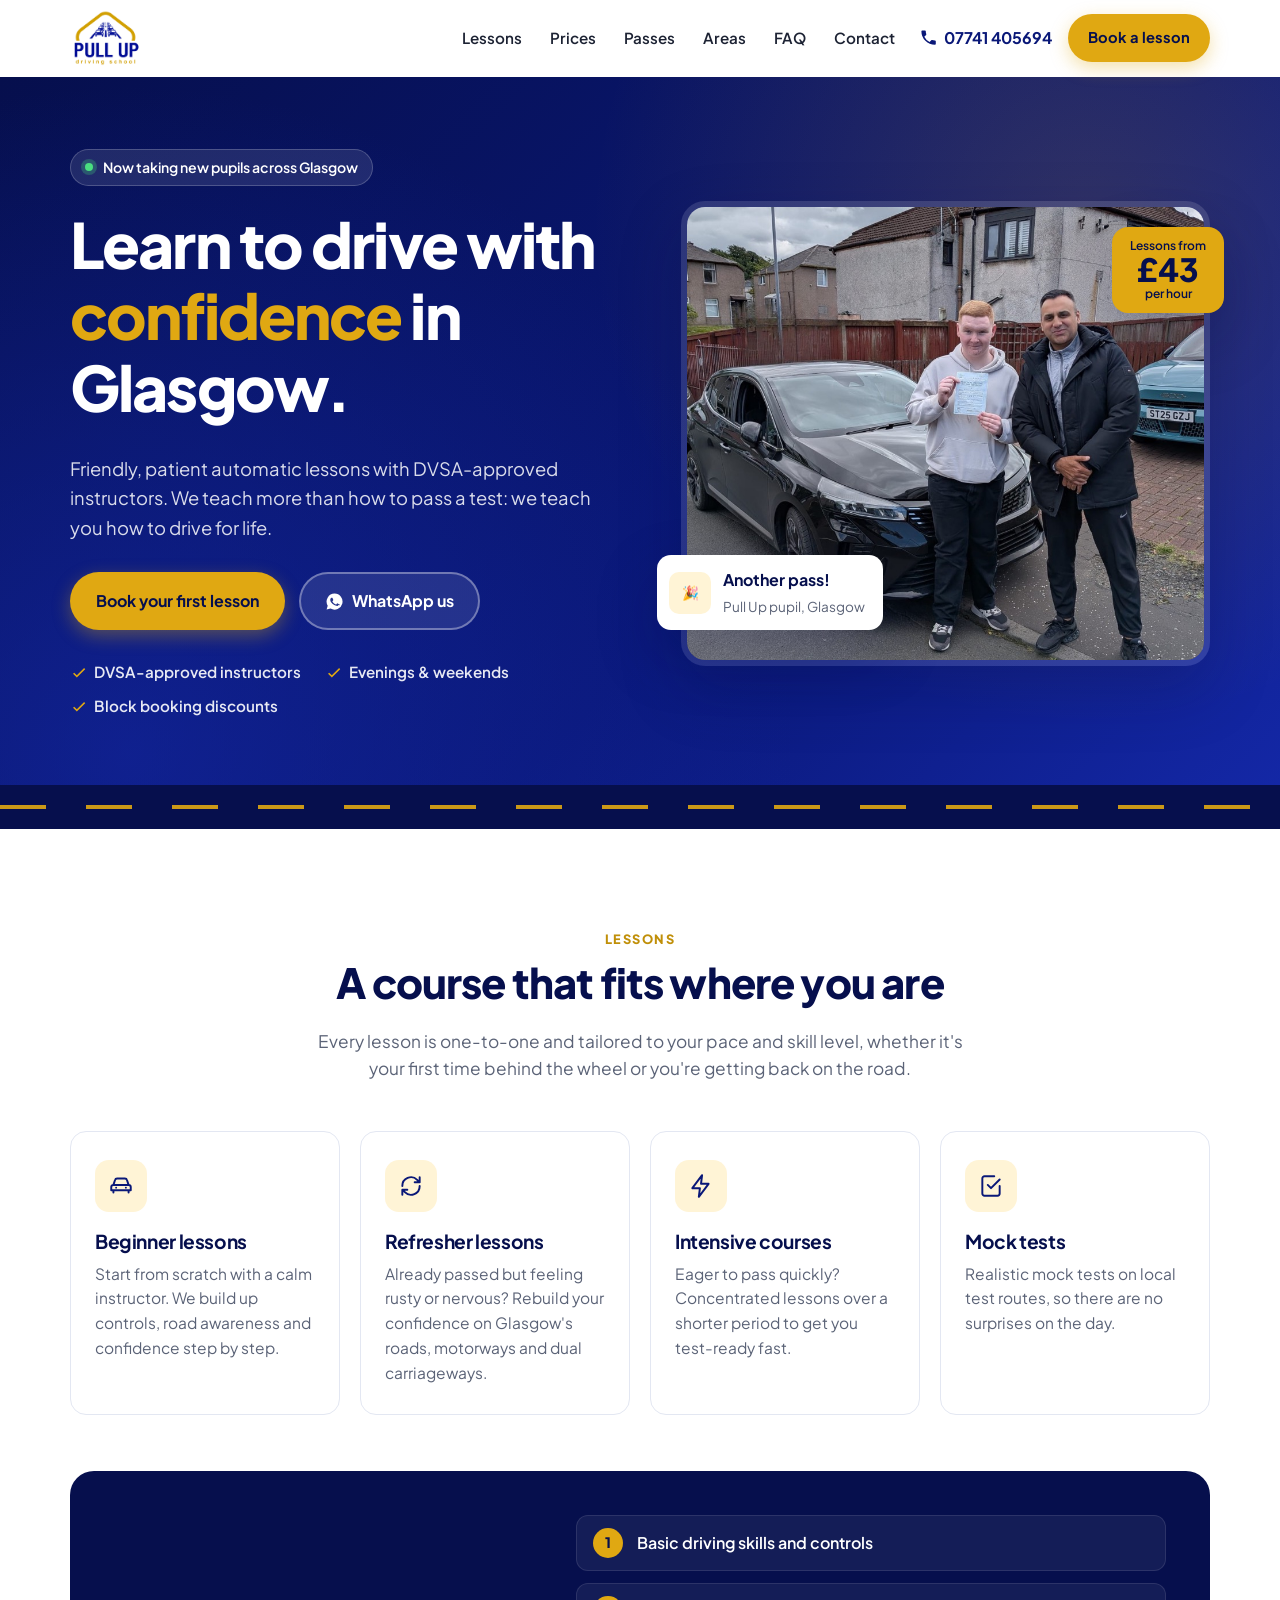
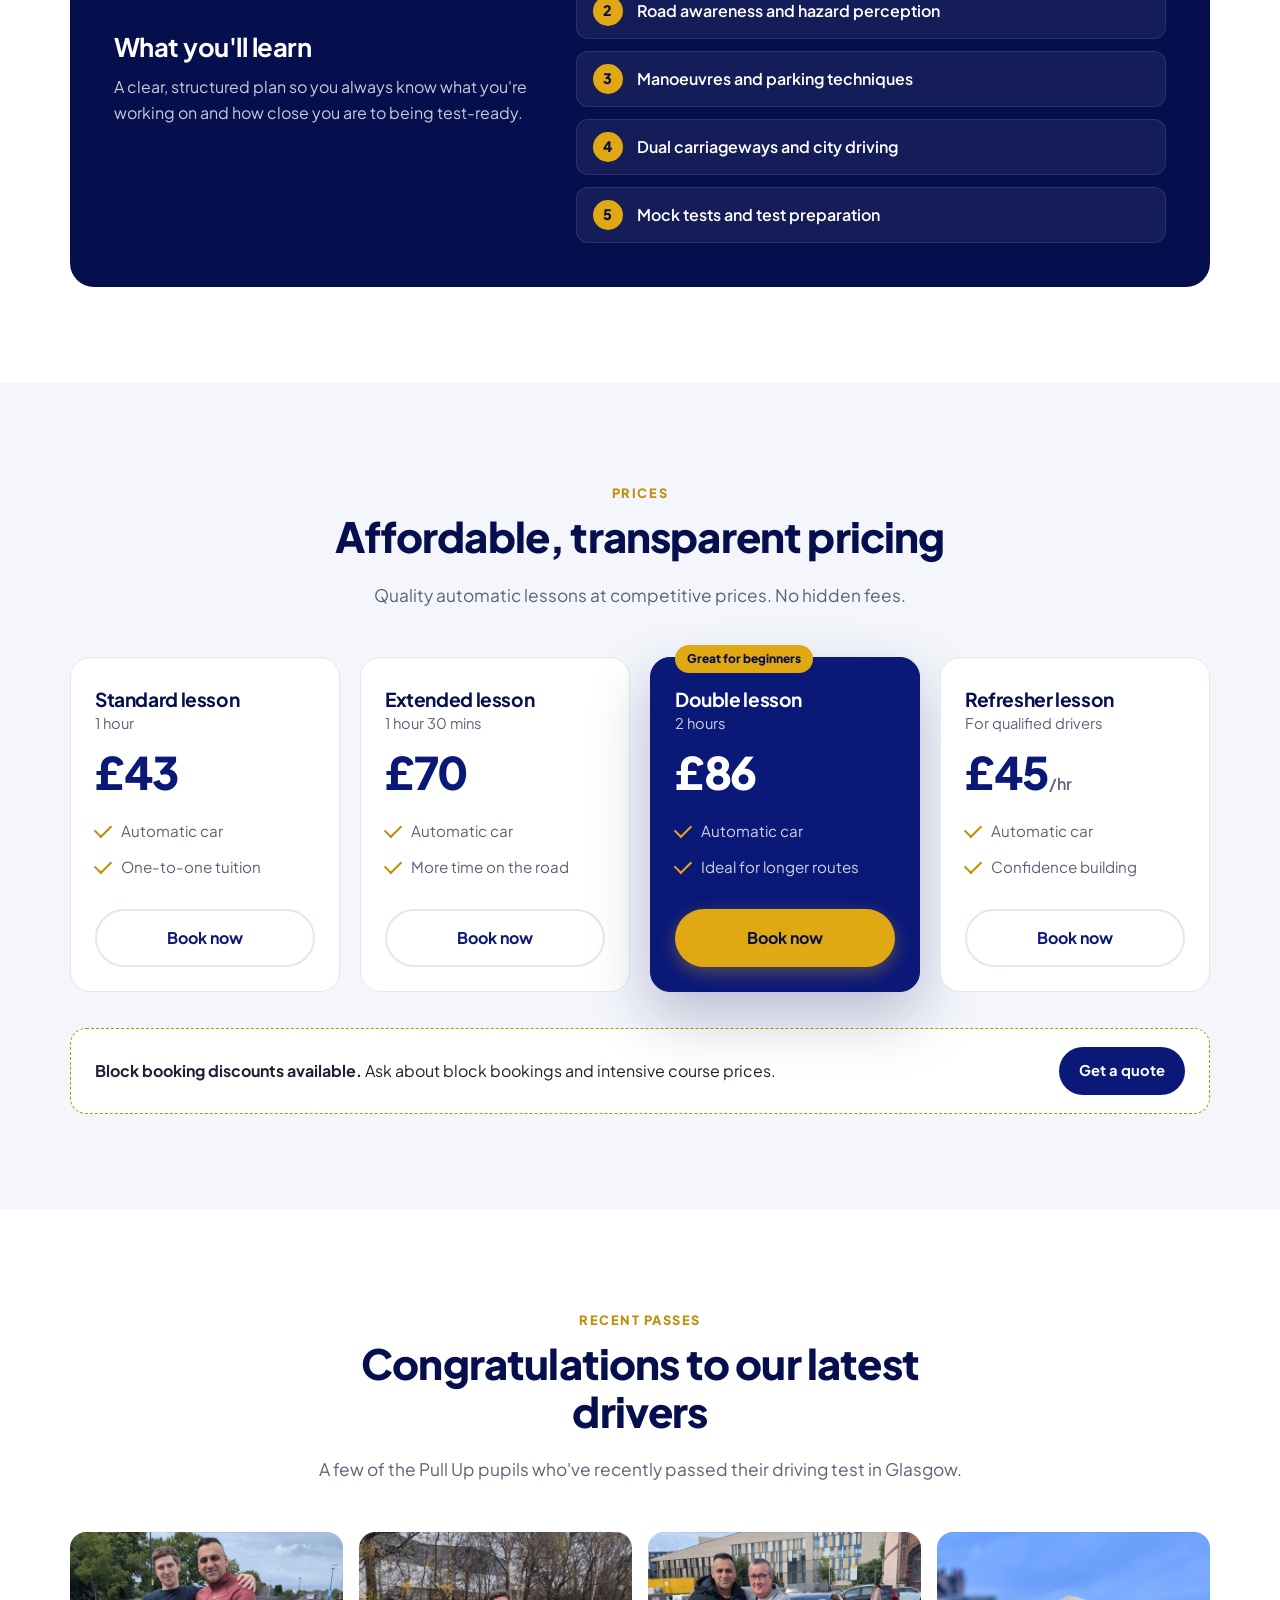
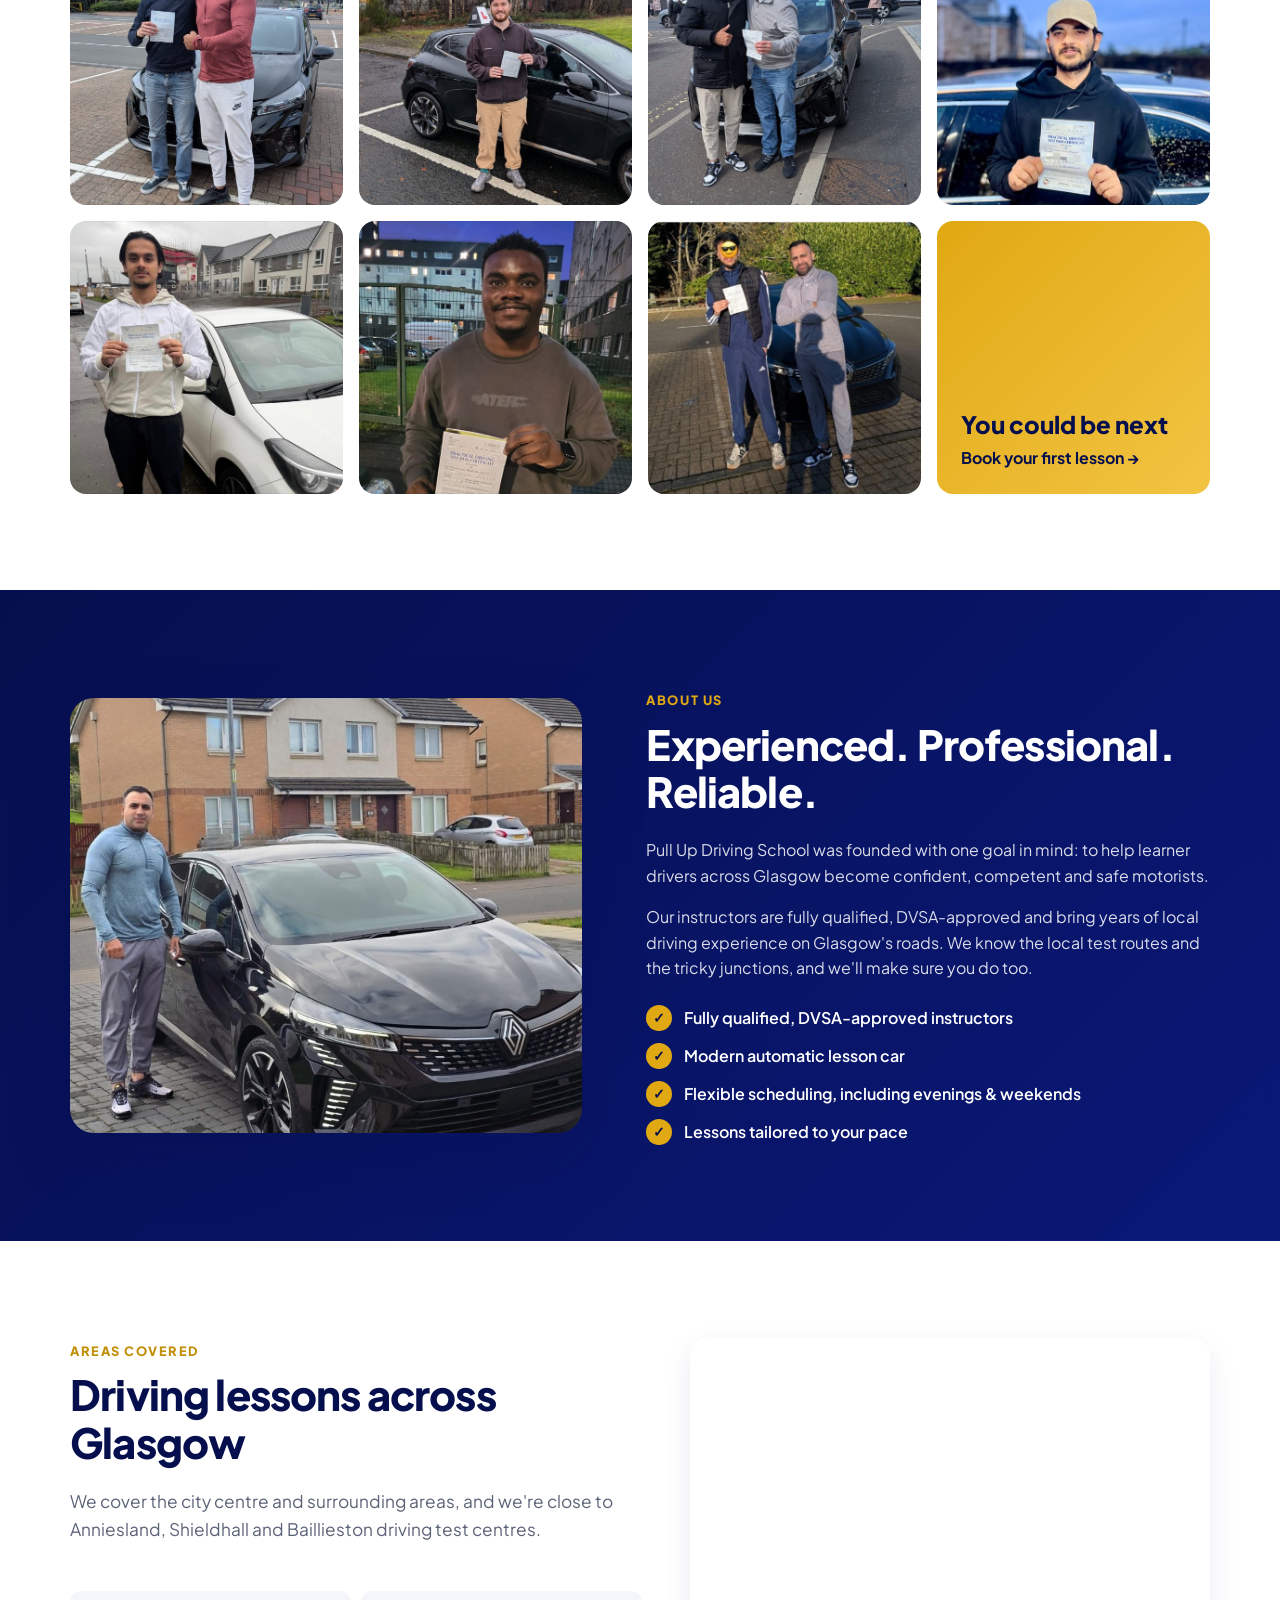
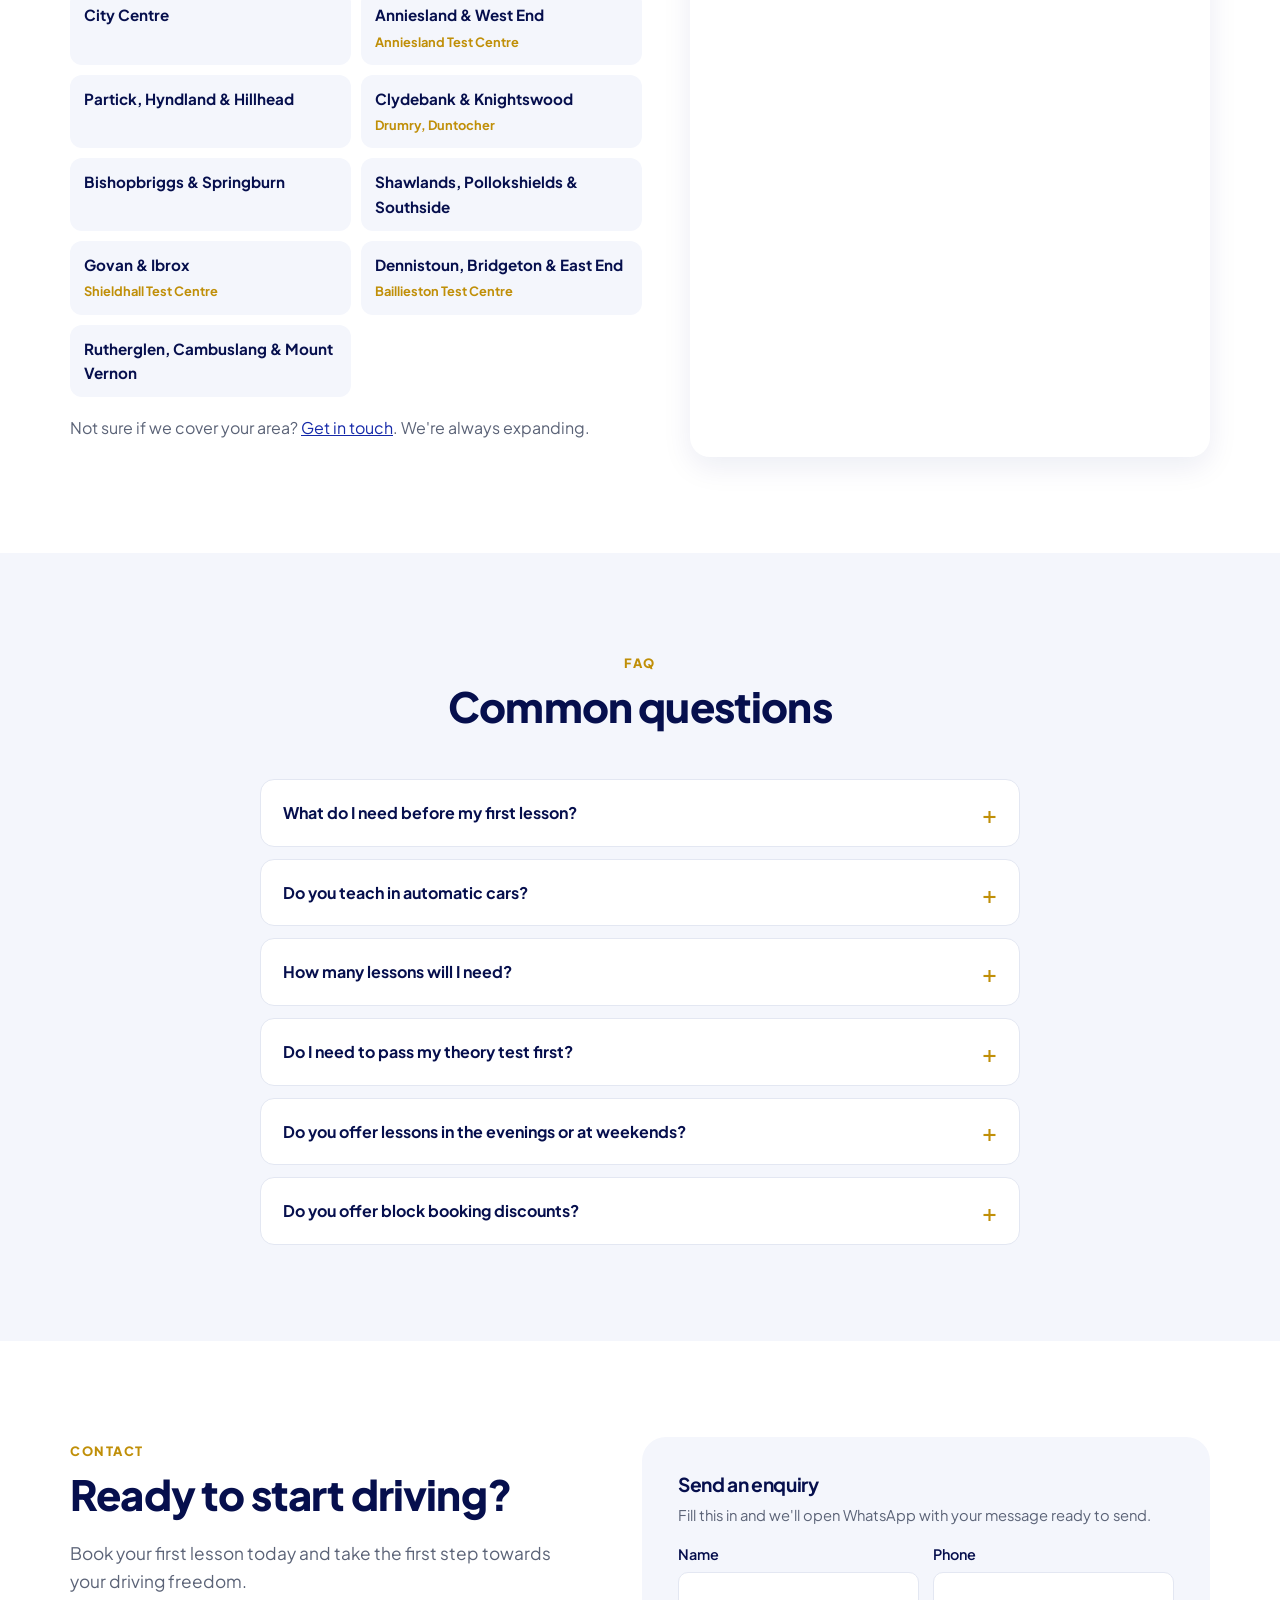
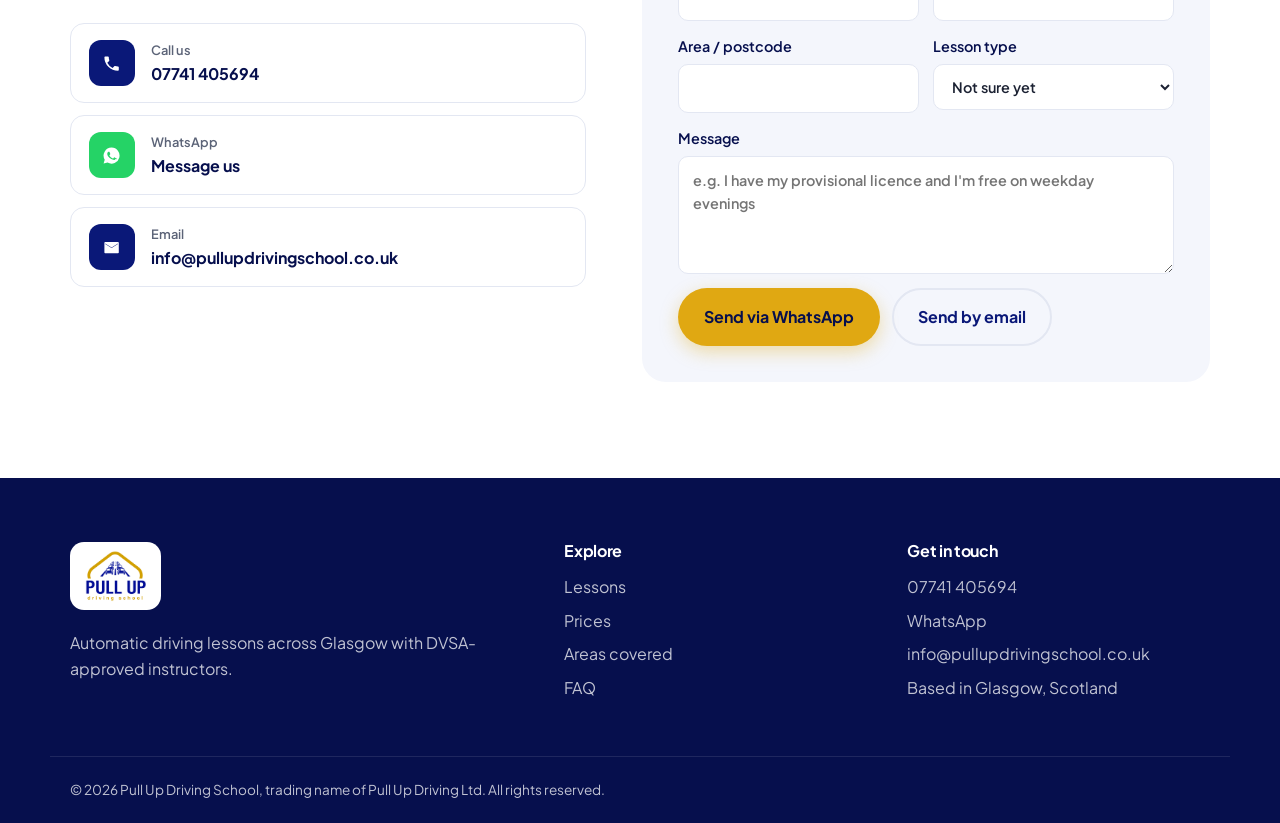
==== index.html @ b4db1d12 "Pull Up Driving School redesign demo Co-Authored-By: Claude Opus 5.5 <noreply@anthropic.com>" ====
<!doctype html>
<html lang="en-GB">
<head>
  <meta charset="utf-8">
  <meta name="viewport" content="width=device-width, initial-scale=1">
  <title>Driving Lessons Glasgow | Pull Up Driving School</title>
  <meta name="description" content="Automatic driving lessons across Glasgow with DVSA-approved instructors. Beginner, refresher and intensive courses. Evenings and weekends available.">
  <!-- Demo build: stop search engines indexing this copy. Remove when it goes live on the real domain. -->
  <meta name="robots" content="noindex, nofollow">
  <meta name="theme-color" content="#0a1878">

  <meta property="og:title" content="Pull Up Driving School | Driving Lessons in Glasgow">
  <meta property="og:description" content="Automatic driving lessons across Glasgow with DVSA-approved instructors.">
  <meta property="og:image" content="https://aacb12.github.io/pull-up-driving-school/images/hero.jpg">
  <meta property="og:type" content="website">

  <link rel="icon" href="images/apple-touch-icon.png">
  <link rel="apple-touch-icon" href="images/apple-touch-icon.png">
  <link rel="preconnect" href="https://fonts.googleapis.com">
  <link rel="preconnect" href="https://fonts.gstatic.com" crossorigin>
  <link href="https://fonts.googleapis.com/css2?family=Plus+Jakarta+Sans:wght@400;500;600;700;800&display=swap" rel="stylesheet">
  <link rel="stylesheet" href="styles.css">

  <script type="application/ld+json">
  {
    "@context": "https://schema.org",
    "@type": "DrivingSchool",
    "name": "Pull Up Driving School",
    "legalName": "Pull Up Driving Ltd",
    "url": "https://pullupdrivingschool.co.uk/",
    "telephone": "+447741405694",
    "email": "info@pullupdrivingschool.co.uk",
    "image": "https://aacb12.github.io/pull-up-driving-school/images/hero.jpg",
    "areaServed": "Glasgow",
    "address": { "@type": "PostalAddress", "addressLocality": "Glasgow", "addressCountry": "GB" },
    "priceRange": "£43–£86"
  }
  </script>
</head>
<body>

  <a href="#main" class="skip-link">Skip to content</a>

  <header class="site-header">
    <div class="container header-inner">
      <a href="#top" class="logo" aria-label="Pull Up Driving School home">
        <img src="images/logo.png" alt="Pull Up Driving School" width="72" height="56">
      </a>
      <nav class="nav" id="nav">
        <a href="#lessons">Lessons</a>
        <a href="#prices">Prices</a>
        <a href="#passes">Passes</a>
        <a href="#areas">Areas</a>
        <a href="#faq">FAQ</a>
        <a href="#contact">Contact</a>
      </nav>
      <div class="header-actions">
        <a href="tel:+447741405694" class="header-phone">
          <svg viewBox="0 0 24 24" aria-hidden="true"><path d="M6.6 10.8a15.1 15.1 0 0 0 6.6 6.6l2.2-2.2c.3-.3.7-.4 1-.2 1.1.4 2.3.6 3.6.6.6 0 1 .4 1 1V20c0 .6-.4 1-1 1A17 17 0 0 1 3 4c0-.6.4-1 1-1h3.5c.6 0 1 .4 1 1 0 1.2.2 2.4.6 3.6.1.3 0 .7-.2 1l-2.3 2.2Z"/></svg>
          07741 405694
        </a>
        <a href="#contact" class="btn btn-gold btn-small">Book a lesson</a>
        <button class="nav-toggle" aria-label="Open menu" aria-expanded="false" aria-controls="nav">
          <span></span><span></span><span></span>
        </button>
      </div>
    </div>
  </header>

  <main id="main">

    <!-- Hero -->
    <section class="hero" id="top">
      <div class="container hero-inner">
        <div class="hero-copy">
          <p class="eyebrow"><span class="dot"></span> Now taking new pupils across Glasgow</p>
          <h1>Learn to drive with <span class="hl">confidence</span> in Glasgow.</h1>
          <p class="lead">Friendly, patient automatic lessons with DVSA-approved instructors. We teach more than how to pass a test: we teach you how to drive for life.</p>
          <div class="hero-actions">
            <a href="#contact" class="btn btn-gold">Book your first lesson</a>
            <a href="https://wa.me/447741405694" class="btn btn-ghost" target="_blank" rel="noopener">
              <svg viewBox="0 0 24 24" aria-hidden="true"><path d="M12 2a10 10 0 0 0-8.6 15.1L2 22l5-1.3A10 10 0 1 0 12 2Zm5.3 14.1c-.2.6-1.3 1.2-1.8 1.3-.5 0-1 .2-3.3-.7a11.4 11.4 0 0 1-4.6-4c-.4-.5-1-1.6-1-3 0-1.3.7-2 1-2.3.2-.3.5-.3.7-.3h.5c.2 0 .4 0 .6.5l.9 2.1c0 .2.1.4 0 .6l-.4.6-.5.5c-.1.2-.3.3-.1.6.2.3.8 1.3 1.7 2.1 1.2 1 2.1 1.3 2.4 1.5.3.1.5.1.7-.1l.9-1.1c.2-.3.4-.2.7-.1l2 1c.3.1.5.2.6.3 0 .2 0 .8-.2 1.4Z"/></svg>
              WhatsApp us
            </a>
          </div>
          <ul class="trust">
            <li><svg viewBox="0 0 24 24" aria-hidden="true"><path d="m9 16.2-3.5-3.5L4 14.1l5 5 11-11-1.4-1.4z"/></svg>DVSA-approved instructors</li>
            <li><svg viewBox="0 0 24 24" aria-hidden="true"><path d="m9 16.2-3.5-3.5L4 14.1l5 5 11-11-1.4-1.4z"/></svg>Evenings &amp; weekends</li>
            <li><svg viewBox="0 0 24 24" aria-hidden="true"><path d="m9 16.2-3.5-3.5L4 14.1l5 5 11-11-1.4-1.4z"/></svg>Block booking discounts</li>
          </ul>
        </div>
        <div class="hero-media">
          <img src="images/hero.jpg" alt="A pupil holding their driving test pass certificate next to their Pull Up instructor" width="940" height="788" fetchpriority="high">
          <div class="hero-badge">
            <span class="hero-badge-icon">🎉</span>
            <div><strong>Another pass!</strong><span>Pull Up pupil, Glasgow</span></div>
          </div>
          <div class="hero-price">
            <span>Lessons from</span>
            <strong>£43</strong>
            <span>per hour</span>
          </div>
        </div>
      </div>
      <div class="road" aria-hidden="true"></div>
    </section>

    <!-- Lessons -->
    <section id="lessons" class="section">
      <div class="container">
        <div class="section-head">
          <p class="kicker">Lessons</p>
          <h2>A course that fits where you are</h2>
          <p class="section-sub">Every lesson is one-to-one and tailored to your pace and skill level, whether it's your first time behind the wheel or you're getting back on the road.</p>
        </div>
        <div class="lesson-grid">
          <article class="lesson-card">
            <div class="icon-wrap"><svg viewBox="0 0 24 24" aria-hidden="true"><path d="M5 11l1.5-4.5A2 2 0 0 1 8.4 5h7.2a2 2 0 0 1 1.9 1.5L19 11m-14 0h14m-14 0a2 2 0 0 0-2 2v3h2m14-5a2 2 0 0 1 2 2v3h-2M5 16v2m14-2v2M5 16h14M7.5 13.5h.01M16.5 13.5h.01"/></svg></div>
            <h3>Beginner lessons</h3>
            <p>Start from scratch with a calm instructor. We build up controls, road awareness and confidence step by step.</p>
          </article>
          <article class="lesson-card">
            <div class="icon-wrap"><svg viewBox="0 0 24 24" aria-hidden="true"><path d="M4 12a8 8 0 0 1 13.7-5.7L20 8.6M20 4v4.6h-4.6M20 12a8 8 0 0 1-13.7 5.7L4 15.4M4 20v-4.6h4.6"/></svg></div>
            <h3>Refresher lessons</h3>
            <p>Already passed but feeling rusty or nervous? Rebuild your confidence on Glasgow's roads, motorways and dual carriageways.</p>
          </article>
          <article class="lesson-card">
            <div class="icon-wrap"><svg viewBox="0 0 24 24" aria-hidden="true"><path d="M13 2 4 14h7l-1 8 9-12h-7l1-8Z"/></svg></div>
            <h3>Intensive courses</h3>
            <p>Eager to pass quickly? Concentrated lessons over a shorter period to get you test-ready fast.</p>
          </article>
          <article class="lesson-card">
            <div class="icon-wrap"><svg viewBox="0 0 24 24" aria-hidden="true"><path d="M9 11l3 3 8-8M20 12v7a2 2 0 0 1-2 2H6a2 2 0 0 1-2-2V5a2 2 0 0 1 2-2h9"/></svg></div>
            <h3>Mock tests</h3>
            <p>Realistic mock tests on local test routes, so there are no surprises on the day.</p>
          </article>
        </div>

        <div class="learn">
          <div class="learn-copy">
            <h3>What you'll learn</h3>
            <p>A clear, structured plan so you always know what you're working on and how close you are to being test-ready.</p>
          </div>
          <ol class="learn-steps">
            <li><span>1</span>Basic driving skills and controls</li>
            <li><span>2</span>Road awareness and hazard perception</li>
            <li><span>3</span>Manoeuvres and parking techniques</li>
            <li><span>4</span>Dual carriageways and city driving</li>
            <li><span>5</span>Mock tests and test preparation</li>
          </ol>
        </div>
      </div>
    </section>

    <!-- Prices -->
    <section id="prices" class="section section-tint">
      <div class="container">
        <div class="section-head">
          <p class="kicker">Prices</p>
          <h2>Affordable, transparent pricing</h2>
          <p class="section-sub">Quality automatic lessons at competitive prices. No hidden fees.</p>
        </div>
        <div class="price-grid">
          <article class="price-card">
            <h3>Standard lesson</h3>
            <p class="duration">1 hour</p>
            <p class="price">£43</p>
            <ul>
              <li>Automatic car</li>
              <li>One-to-one tuition</li>
            </ul>
            <a href="#contact" class="btn btn-outline btn-block" data-lesson="Standard lesson (1 hour)">Book now</a>
          </article>
          <article class="price-card">
            <h3>Extended lesson</h3>
            <p class="duration">1 hour 30 mins</p>
            <p class="price">£70</p>
            <ul>
              <li>Automatic car</li>
              <li>More time on the road</li>
            </ul>
            <a href="#contact" class="btn btn-outline btn-block" data-lesson="Extended lesson (1h 30m)">Book now</a>
          </article>
          <article class="price-card featured">
            <p class="tag">Great for beginners</p>
            <h3>Double lesson</h3>
            <p class="duration">2 hours</p>
            <p class="price">£86</p>
            <ul>
              <li>Automatic car</li>
              <li>Ideal for longer routes</li>
            </ul>
            <a href="#contact" class="btn btn-gold btn-block" data-lesson="Double lesson (2 hours)">Book now</a>
          </article>
          <article class="price-card">
            <h3>Refresher lesson</h3>
            <p class="duration">For qualified drivers</p>
            <p class="price">£45<span>/hr</span></p>
            <ul>
              <li>Automatic car</li>
              <li>Confidence building</li>
            </ul>
            <a href="#contact" class="btn btn-outline btn-block" data-lesson="Refresher lesson">Book now</a>
          </article>
        </div>
        <div class="price-note">
          <p><strong>Block booking discounts available.</strong> Ask about block bookings and intensive course prices.</p>
          <a href="https://wa.me/447741405694?text=Hi%2C%20I%27d%20like%20a%20quote%20for%20block%20booking%20driving%20lessons." class="btn btn-blue btn-small" target="_blank" rel="noopener">Get a quote</a>
        </div>
      </div>
    </section>

    <!-- Passes -->
    <section id="passes" class="section">
      <div class="container">
        <div class="section-head">
          <p class="kicker">Recent passes</p>
          <h2>Congratulations to our latest drivers</h2>
          <p class="section-sub">A few of the Pull Up pupils who've recently passed their driving test in Glasgow.</p>
        </div>
        <div class="pass-grid">
          <figure><img src="images/pass-1.jpg" alt="Pupil with pass certificate and instructor" loading="lazy" width="700" height="587"></figure>
          <figure><img src="images/pass-2.jpg" alt="Pupil holding pass certificate beside the lesson car" loading="lazy" width="700" height="587"></figure>
          <figure><img src="images/pass-3.jpg" alt="Pupil and instructor celebrating a test pass" loading="lazy" width="700" height="587"></figure>
          <figure><img src="images/pass-4.jpg" alt="Pupil holding pass certificate" loading="lazy" width="700" height="587"></figure>
          <figure><img src="images/pass-5.jpg" alt="Pupil holding pass certificate" loading="lazy" width="700" height="587"></figure>
          <figure><img src="images/pass-6.jpg" alt="Pupil holding pass certificate" loading="lazy" width="700" height="587"></figure>
          <figure><img src="images/pass-7.jpg" alt="Pupil and instructor with pass certificate" loading="lazy" width="700" height="587"></figure>
          <a class="pass-cta" href="#contact">
            <strong>You could be next</strong>
            <span>Book your first lesson →</span>
          </a>
        </div>
      </div>
    </section>

    <!-- About -->
    <section id="about" class="section section-blue">
      <div class="container about">
        <div class="about-photo">
          <img src="images/instructor.jpg" alt="Pull Up Driving School instructor with the lesson car" loading="lazy" width="940" height="788">
        </div>
        <div class="about-copy">
          <p class="kicker kicker-light">About us</p>
          <h2>Experienced. Professional. Reliable.</h2>
          <p>Pull Up Driving School was founded with one goal in mind: to help learner drivers across Glasgow become confident, competent and safe motorists.</p>
          <p>Our instructors are fully qualified, DVSA-approved and bring years of local driving experience on Glasgow's roads. We know the local test routes and the tricky junctions, and we'll make sure you do too.</p>
          <ul class="checklist">
            <li>Fully qualified, DVSA-approved instructors</li>
            <li>Modern automatic lesson car</li>
            <li>Flexible scheduling, including evenings &amp; weekends</li>
            <li>Lessons tailored to your pace</li>
          </ul>
        </div>
      </div>
    </section>

    <!-- Areas -->
    <section id="areas" class="section">
      <div class="container areas">
        <div>
          <div class="section-head left">
            <p class="kicker">Areas covered</p>
            <h2>Driving lessons across Glasgow</h2>
            <p class="section-sub">We cover the city centre and surrounding areas, and we're close to Anniesland, Shieldhall and Baillieston driving test centres.</p>
          </div>
          <ul class="area-list">
            <li><strong>City Centre</strong></li>
            <li><strong>Anniesland &amp; West End</strong><span>Anniesland Test Centre</span></li>
            <li><strong>Partick, Hyndland &amp; Hillhead</strong></li>
            <li><strong>Clydebank &amp; Knightswood</strong><span>Drumry, Duntocher</span></li>
            <li><strong>Bishopbriggs &amp; Springburn</strong></li>
            <li><strong>Shawlands, Pollokshields &amp; Southside</strong></li>
            <li><strong>Govan &amp; Ibrox</strong><span>Shieldhall Test Centre</span></li>
            <li><strong>Dennistoun, Bridgeton &amp; East End</strong><span>Baillieston Test Centre</span></li>
            <li><strong>Rutherglen, Cambuslang &amp; Mount Vernon</strong></li>
          </ul>
          <p class="area-note">Not sure if we cover your area? <a href="#contact">Get in touch</a>. We're always expanding.</p>
        </div>
        <div class="map">
          <iframe title="Map of Glasgow" src="https://maps.google.com/maps?q=Glasgow&amp;z=11&amp;output=embed" loading="lazy" referrerpolicy="no-referrer-when-downgrade"></iframe>
        </div>
      </div>
    </section>

    <!-- FAQ -->
    <section id="faq" class="section section-tint">
      <div class="container narrow">
        <div class="section-head">
          <p class="kicker">FAQ</p>
          <h2>Common questions</h2>
        </div>
        <div class="faq">
          <details>
            <summary>What do I need before my first lesson?</summary>
            <p>You'll need a valid UK provisional driving licence. You can apply for one on GOV.UK from the age of 15 years and 9 months, and start driving lessons once you're 17.</p>
          </details>
          <details>
            <summary>Do you teach in automatic cars?</summary>
            <p>Yes, all our lessons are in an automatic car. There's no clutch or gears to worry about, so many learners pick it up faster. If you pass in an automatic, your licence will cover automatic cars only.</p>
          </details>
          <details>
            <summary>How many lessons will I need?</summary>
            <p>Everyone learns at a different pace. DVSA figures suggest learners need around 45 hours of professional lessons plus 22 hours of private practice on average. We'll give you an honest assessment after your first lesson.</p>
          </details>
          <details>
            <summary>Do I need to pass my theory test first?</summary>
            <p>You can start lessons straight away, but you must pass your theory test before you can book your practical driving test. We're happy to help you plan both.</p>
          </details>
          <details>
            <summary>Do you offer lessons in the evenings or at weekends?</summary>
            <p>Yes, we offer flexible scheduling including evenings and weekends to fit around school, college or work.</p>
          </details>
          <details>
            <summary>Do you offer block booking discounts?</summary>
            <p>Yes. Get in touch by phone or WhatsApp and we'll give you a price for a block of lessons or an intensive course.</p>
          </details>
        </div>
      </div>
    </section>

    <!-- Contact -->
    <section id="contact" class="section">
      <div class="container contact">
        <div class="contact-info">
          <p class="kicker">Contact</p>
          <h2>Ready to start driving?</h2>
          <p class="section-sub">Book your first lesson today and take the first step towards your driving freedom.</p>
          <div class="contact-cards">
            <a href="tel:+447741405694" class="contact-card">
              <span class="cc-icon"><svg viewBox="0 0 24 24" aria-hidden="true"><path d="M6.6 10.8a15.1 15.1 0 0 0 6.6 6.6l2.2-2.2c.3-.3.7-.4 1-.2 1.1.4 2.3.6 3.6.6.6 0 1 .4 1 1V20c0 .6-.4 1-1 1A17 17 0 0 1 3 4c0-.6.4-1 1-1h3.5c.6 0 1 .4 1 1 0 1.2.2 2.4.6 3.6.1.3 0 .7-.2 1l-2.3 2.2Z"/></svg></span>
              <span><small>Call us</small>07741 405694</span>
            </a>
            <a href="https://wa.me/447741405694" class="contact-card" target="_blank" rel="noopener">
              <span class="cc-icon cc-wa"><svg viewBox="0 0 24 24" aria-hidden="true"><path d="M12 2a10 10 0 0 0-8.6 15.1L2 22l5-1.3A10 10 0 1 0 12 2Zm5.3 14.1c-.2.6-1.3 1.2-1.8 1.3-.5 0-1 .2-3.3-.7a11.4 11.4 0 0 1-4.6-4c-.4-.5-1-1.6-1-3 0-1.3.7-2 1-2.3.2-.3.5-.3.7-.3h.5c.2 0 .4 0 .6.5l.9 2.1c0 .2.1.4 0 .6l-.4.6-.5.5c-.1.2-.3.3-.1.6.2.3.8 1.3 1.7 2.1 1.2 1 2.1 1.3 2.4 1.5.3.1.5.1.7-.1l.9-1.1c.2-.3.4-.2.7-.1l2 1c.3.1.5.2.6.3 0 .2 0 .8-.2 1.4Z"/></svg></span>
              <span><small>WhatsApp</small>Message us</span>
            </a>
            <a href="mailto:info@pullupdrivingschool.co.uk" class="contact-card">
              <span class="cc-icon"><svg viewBox="0 0 24 24" aria-hidden="true"><path d="M4 5h16a1 1 0 0 1 1 1v12a1 1 0 0 1-1 1H4a1 1 0 0 1-1-1V6a1 1 0 0 1 1-1Zm0 2v.4l8 5 8-5V7l-8 5-8-5Z"/></svg></span>
              <span><small>Email</small>info@pullupdrivingschool.co.uk</span>
            </a>
          </div>
        </div>

        <form class="contact-form" id="enquiry">
          <h3>Send an enquiry</h3>
          <p class="form-hint">Fill this in and we'll open WhatsApp with your message ready to send.</p>
          <div class="field-row">
            <label>Name<input name="name" required autocomplete="name"></label>
            <label>Phone<input name="phone" type="tel" autocomplete="tel"></label>
          </div>
          <div class="field-row">
            <label>Area / postcode<input name="area" autocomplete="postal-code"></label>
            <label>Lesson type
              <select name="lesson">
                <option>Not sure yet</option>
                <option>Standard lesson (1 hour)</option>
                <option>Extended lesson (1h 30m)</option>
                <option>Double lesson (2 hours)</option>
                <option>Refresher lesson</option>
                <option>Intensive course</option>
                <option>Block booking</option>
              </select>
            </label>
          </div>
          <label>Message<textarea name="message" rows="4" placeholder="e.g. I have my provisional licence and I'm free on weekday evenings"></textarea></label>
          <div class="form-actions">
            <button type="submit" class="btn btn-gold">Send via WhatsApp</button>
            <button type="button" class="btn btn-outline" id="send-email">Send by email</button>
          </div>
        </form>
      </div>
    </section>

  </main>

  <footer class="site-footer">
    <div class="container footer-inner">
      <div class="footer-brand">
        <div class="footer-logo"><img src="images/logo.png" alt="" width="72" height="56"></div>
        <p>Automatic driving lessons across Glasgow with DVSA-approved instructors.</p>
      </div>
      <div>
        <h4>Explore</h4>
        <a href="#lessons">Lessons</a>
        <a href="#prices">Prices</a>
        <a href="#areas">Areas covered</a>
        <a href="#faq">FAQ</a>
      </div>
      <div>
        <h4>Get in touch</h4>
        <a href="tel:+447741405694">07741 405694</a>
        <a href="https://wa.me/447741405694" target="_blank" rel="noopener">WhatsApp</a>
        <a href="mailto:info@pullupdrivingschool.co.uk">info@pullupdrivingschool.co.uk</a>
        <span>Based in Glasgow, Scotland</span>
      </div>
    </div>
    <div class="container footer-legal">
      <p>© <span id="year">2026</span> Pull Up Driving School, trading name of Pull Up Driving Ltd. All rights reserved.</p>
    </div>
  </footer>

  <!-- Mobile quick-contact bar -->
  <div class="mobile-bar">
    <a href="tel:+447741405694">Call</a>
    <a href="https://wa.me/447741405694" target="_blank" rel="noopener">WhatsApp</a>
    <a href="#contact" class="mb-book">Book</a>
  </div>

  <script src="script.js"></script>
</body>
</html>
---- styles.css ----
:root {
  --blue: #0a1878;
  --blue-mid: #1428a8;
  --blue-deep: #060f4d;
  --gold: #e0a812;
  --gold-dark: #c08f08;
  --gold-soft: #fff4d6;
  --text: #1c2233;
  --muted: #5b6377;
  --bg: #ffffff;
  --bg-tint: #f4f6fc;
  --border: #e3e7f2;
  --radius: 16px;
  --shadow: 0 10px 30px rgba(10, 24, 120, 0.08);
  --shadow-lg: 0 24px 60px rgba(6, 15, 77, 0.25);
}

* { box-sizing: border-box; }

html { scroll-behavior: smooth; scroll-padding-top: 84px; }

body {
  margin: 0;
  font-family: "Plus Jakarta Sans", -apple-system, BlinkMacSystemFont, "Segoe UI", Roboto, sans-serif;
  color: var(--text);
  background: var(--bg);
  line-height: 1.6;
  -webkit-font-smoothing: antialiased;
}

img { max-width: 100%; display: block; }

h1, h2, h3, h4 { color: var(--blue-deep); line-height: 1.15; margin: 0 0 .5em; letter-spacing: -0.02em; }
h2 { font-size: clamp(1.8rem, 3.5vw, 2.6rem); font-weight: 800; }
h3 { font-size: 1.2rem; font-weight: 700; }
p { margin: 0 0 1em; }

a { color: var(--blue-mid); }

svg { width: 1.2em; height: 1.2em; fill: currentColor; flex-shrink: 0; }

.container { max-width: 1180px; margin: 0 auto; padding: 0 20px; }
.narrow { max-width: 800px; }

.skip-link { position: absolute; left: -999px; top: 8px; background: var(--gold); color: var(--blue-deep); padding: 8px 14px; border-radius: 8px; z-index: 100; }
.skip-link:focus { left: 8px; }

/* Buttons */
.btn {
  display: inline-flex;
  align-items: center;
  justify-content: center;
  gap: 8px;
  padding: 14px 24px;
  border-radius: 999px;
  border: 2px solid transparent;
  font: inherit;
  font-weight: 700;
  text-decoration: none;
  cursor: pointer;
  transition: transform .15s ease, background .15s ease, box-shadow .15s ease, color .15s ease;
}
.btn:hover { transform: translateY(-2px); }
.btn-gold { background: var(--gold); color: var(--blue-deep); box-shadow: 0 6px 18px rgba(224, 168, 18, 0.35); }
.btn-gold:hover { background: #f0b81c; }
.btn-blue { background: var(--blue); color: #fff; }
.btn-blue:hover { background: var(--blue-mid); }
.btn-ghost { background: rgba(255,255,255,.1); color: #fff; border-color: rgba(255,255,255,.35); }
.btn-ghost:hover { background: rgba(255,255,255,.18); }
.btn-outline { background: transparent; color: var(--blue); border-color: var(--border); }
.btn-outline:hover { border-color: var(--blue); }
.btn-small { padding: 10px 18px; font-size: .92rem; }
.btn-block { width: 100%; }

/* Header */
.site-header {
  position: sticky;
  top: 0;
  z-index: 50;
  background: #fff;
  border-bottom: 1px solid transparent;
  transition: border-color .2s, box-shadow .2s;
}
.site-header.scrolled { border-color: var(--border); box-shadow: 0 4px 20px rgba(10,24,120,.06); }
.header-inner { display: flex; align-items: center; gap: 24px; height: 76px; }
.logo img { height: 56px; width: auto; }
.nav { display: flex; gap: 28px; margin-left: auto; }
.nav a { color: var(--text); text-decoration: none; font-weight: 600; font-size: .95rem; position: relative; }
.nav a::after { content: ""; position: absolute; left: 0; right: 0; bottom: -6px; height: 2px; background: var(--gold); transform: scaleX(0); transition: transform .2s; }
.nav a:hover::after { transform: scaleX(1); }
.header-actions { display: flex; align-items: center; gap: 16px; }
.header-phone { display: inline-flex; align-items: center; gap: 6px; color: var(--blue); font-weight: 700; text-decoration: none; }
.nav-toggle { display: none; background: none; border: 0; padding: 8px; cursor: pointer; }
.nav-toggle span { display: block; width: 24px; height: 2px; background: var(--blue-deep); margin: 5px 0; border-radius: 2px; transition: transform .2s, opacity .2s; }
.nav-toggle[aria-expanded="true"] span:nth-child(1) { transform: translateY(7px) rotate(45deg); }
.nav-toggle[aria-expanded="true"] span:nth-child(2) { opacity: 0; }
.nav-toggle[aria-expanded="true"] span:nth-child(3) { transform: translateY(-7px) rotate(-45deg); }

/* Hero */
.hero {
  position: relative;
  background:
    radial-gradient(circle at 85% 20%, rgba(224,168,18,.18), transparent 40%),
    radial-gradient(circle at 10% 90%, rgba(20,40,168,.6), transparent 50%),
    linear-gradient(135deg, var(--blue-deep), var(--blue) 60%, var(--blue-mid));
  color: #fff;
  padding: 72px 0 110px;
  overflow: hidden;
}
.hero-inner { display: grid; grid-template-columns: 1.05fr 1fr; gap: 56px; align-items: center; }
.eyebrow { display: inline-flex; align-items: center; gap: 10px; background: rgba(255,255,255,.1); border: 1px solid rgba(255,255,255,.2); padding: 6px 14px; border-radius: 999px; font-size: .88rem; font-weight: 600; margin-bottom: 22px; }
.dot { width: 8px; height: 8px; border-radius: 50%; background: #4ade80; box-shadow: 0 0 0 4px rgba(74,222,128,.25); }
.hero h1 { color: #fff; font-size: clamp(2.4rem, 5.2vw, 3.9rem); font-weight: 800; letter-spacing: -0.03em; }
.hl { color: var(--gold); }
.lead { font-size: 1.15rem; color: rgba(255,255,255,.85); max-width: 34em; }
.hero-actions { display: flex; flex-wrap: wrap; gap: 14px; margin: 30px 0 30px; }
.trust { list-style: none; padding: 0; margin: 0; display: flex; flex-wrap: wrap; gap: 10px 24px; font-weight: 600; font-size: .95rem; color: rgba(255,255,255,.9); }
.trust li { display: flex; align-items: center; gap: 6px; }
.trust svg { color: var(--gold); }

.hero-media { position: relative; }
.hero-media img { height: auto; border-radius: 24px; box-shadow: var(--shadow-lg); aspect-ratio: 5 / 4.4; object-fit: cover; width: 100%; border: 6px solid rgba(255,255,255,.12); }
.hero-badge { position: absolute; left: -24px; bottom: 36px; display: flex; align-items: center; gap: 12px; background: #fff; color: var(--text); padding: 12px 18px 12px 12px; border-radius: 14px; box-shadow: var(--shadow-lg); }
.hero-badge-icon { width: 42px; height: 42px; display: grid; place-items: center; background: var(--gold-soft); border-radius: 10px; font-size: 1.3rem; }
.hero-badge strong { display: block; color: var(--blue-deep); }
.hero-badge span { font-size: .85rem; color: var(--muted); }
.hero-price { position: absolute; right: -14px; top: 26px; background: var(--gold); color: var(--blue-deep); border-radius: 16px; padding: 12px 18px; text-align: center; box-shadow: var(--shadow-lg); line-height: 1.1; }
.hero-price span { display: block; font-size: .75rem; font-weight: 600; }
.hero-price strong { display: block; font-size: 2rem; font-weight: 800; }

/* Road motif echoing the logo */
.road { position: absolute; left: 0; right: 0; bottom: 0; height: 44px; background: var(--blue-deep); }
.road::before { content: ""; position: absolute; left: 0; right: 0; top: 50%; height: 4px; transform: translateY(-50%); background: repeating-linear-gradient(90deg, var(--gold) 0 46px, transparent 46px 86px); opacity: .9; }

/* Sections */
.section { padding: 96px 0; }
.section-tint { background: var(--bg-tint); }
.section-head { text-align: center; max-width: 680px; margin: 0 auto 48px; }
.section-head.left { text-align: left; margin-left: 0; }
.kicker { display: inline-block; font-size: .8rem; font-weight: 800; letter-spacing: .12em; text-transform: uppercase; color: var(--gold-dark); margin-bottom: 10px; }
.kicker-light { color: var(--gold); }
.section-sub { color: var(--muted); font-size: 1.08rem; }

/* Lessons */
.lesson-grid { display: grid; grid-template-columns: repeat(4, 1fr); gap: 20px; }
.lesson-card { background: #fff; border: 1px solid var(--border); border-radius: var(--radius); padding: 28px 24px; transition: transform .2s, box-shadow .2s, border-color .2s; }
.lesson-card:hover { transform: translateY(-4px); box-shadow: var(--shadow); border-color: transparent; }
.lesson-card p { color: var(--muted); margin: 0; font-size: .97rem; }
.icon-wrap { width: 52px; height: 52px; border-radius: 14px; background: var(--gold-soft); color: var(--blue); display: grid; place-items: center; margin-bottom: 18px; }
.icon-wrap svg { width: 26px; height: 26px; fill: none; stroke: currentColor; stroke-width: 1.8; stroke-linecap: round; stroke-linejoin: round; }

.learn { margin-top: 56px; display: grid; grid-template-columns: 1fr 1.4fr; gap: 40px; align-items: center; background: var(--blue-deep); color: #fff; border-radius: 24px; padding: 44px; }
.learn h3 { color: #fff; font-size: 1.6rem; }
.learn-copy p { color: rgba(255,255,255,.78); margin: 0; }
.learn-steps { list-style: none; margin: 0; padding: 0; display: grid; gap: 12px; }
.learn-steps li { display: flex; align-items: center; gap: 14px; background: rgba(255,255,255,.06); border: 1px solid rgba(255,255,255,.1); padding: 12px 16px; border-radius: 12px; font-weight: 600; }
.learn-steps span { width: 30px; height: 30px; flex-shrink: 0; border-radius: 50%; background: var(--gold); color: var(--blue-deep); display: grid; place-items: center; font-weight: 800; font-size: .9rem; }

/* Prices */
.price-grid { display: grid; grid-template-columns: repeat(4, 1fr); gap: 20px; align-items: stretch; }
.price-card { position: relative; background: #fff; border: 1px solid var(--border); border-radius: 20px; padding: 30px 24px 24px; display: flex; flex-direction: column; }
.price-card h3 { margin-bottom: 2px; }
.duration { color: var(--muted); font-size: .92rem; margin-bottom: 14px; }
.price { font-size: 2.8rem; font-weight: 800; color: var(--blue); line-height: 1; margin-bottom: 18px; letter-spacing: -0.03em; }
.price span { font-size: 1rem; font-weight: 600; color: var(--muted); letter-spacing: 0; }
.price-card ul { list-style: none; padding: 0; margin: 0 0 24px; flex: 1; }
.price-card li { padding: 6px 0 6px 26px; position: relative; color: var(--muted); font-size: .95rem; }
.price-card li::before { content: ""; position: absolute; left: 0; top: 11px; width: 14px; height: 8px; border-left: 2.5px solid var(--gold-dark); border-bottom: 2.5px solid var(--gold-dark); transform: rotate(-45deg); }
.price-card.featured { background: var(--blue); border-color: var(--blue); box-shadow: var(--shadow-lg); transform: translateY(-8px); }
.price-card.featured h3, .price-card.featured .price { color: #fff; }
.price-card.featured .duration, .price-card.featured li { color: rgba(255,255,255,.8); }
.price-card.featured li::before { border-color: var(--gold); }
.tag { position: absolute; top: -13px; left: 24px; background: var(--gold); color: var(--blue-deep); font-size: .75rem; font-weight: 800; padding: 4px 12px; border-radius: 999px; margin: 0; }
.price-note { margin-top: 36px; display: flex; align-items: center; justify-content: space-between; gap: 20px; background: #fff; border: 1px dashed var(--gold-dark); border-radius: 16px; padding: 18px 24px; }
.price-note p { margin: 0; }

/* Passes */
.pass-grid { display: grid; grid-template-columns: repeat(4, 1fr); gap: 16px; }
.pass-grid figure { margin: 0; border-radius: 16px; overflow: hidden; aspect-ratio: 1; background: var(--bg-tint); }
.pass-grid img { width: 100%; height: 100%; object-fit: cover; object-position: center 30%; transition: transform .4s ease; }
.pass-grid figure:hover img { transform: scale(1.05); }
.pass-cta { border-radius: 16px; aspect-ratio: 1; background: linear-gradient(135deg, var(--gold), #f3c443); color: var(--blue-deep); text-decoration: none; display: flex; flex-direction: column; justify-content: flex-end; padding: 24px; transition: transform .2s; }
.pass-cta:hover { transform: translateY(-4px); }
.pass-cta strong { font-size: 1.5rem; line-height: 1.15; font-weight: 800; }
.pass-cta span { font-weight: 700; margin-top: 6px; }

/* About */
.section-blue { background: linear-gradient(135deg, var(--blue-deep), var(--blue)); color: rgba(255,255,255,.85); }
.about { display: grid; grid-template-columns: 1fr 1.1fr; gap: 64px; align-items: center; }
.about h2 { color: #fff; }
.about-photo img { height: auto; object-position: 20% center; border-radius: 24px; box-shadow: var(--shadow-lg); aspect-ratio: 4 / 3.4; object-fit: cover; width: 100%; }
.checklist { list-style: none; padding: 0; margin: 24px 0 0; display: grid; gap: 12px; }
.checklist li { display: flex; gap: 12px; align-items: center; color: #fff; font-weight: 600; }
.checklist li::before { content: "✓"; width: 26px; height: 26px; flex-shrink: 0; border-radius: 50%; background: var(--gold); color: var(--blue-deep); display: grid; place-items: center; font-weight: 800; font-size: .85rem; }

/* Areas */
.areas { display: grid; grid-template-columns: 1.1fr 1fr; gap: 48px; align-items: start; }
.area-list { list-style: none; padding: 0; margin: 0; display: grid; grid-template-columns: 1fr 1fr; gap: 10px; }
.area-list li { background: var(--bg-tint); border-radius: 12px; padding: 12px 14px; font-size: .95rem; }
.area-list strong { display: block; color: var(--blue-deep); font-weight: 700; }
.area-list span { display: inline-block; margin-top: 4px; font-size: .8rem; color: var(--gold-dark); font-weight: 700; }
.area-note { margin-top: 18px; color: var(--muted); }
.map { border-radius: 20px; overflow: hidden; box-shadow: var(--shadow); height: 100%; min-height: 420px; position: sticky; top: 100px; }
.map iframe { border: 0; width: 100%; height: 100%; min-height: 420px; display: block; }

/* FAQ */
.faq { display: grid; gap: 12px; }
.faq details { background: #fff; border: 1px solid var(--border); border-radius: 14px; padding: 0 22px; transition: box-shadow .2s; }
.faq details[open] { box-shadow: var(--shadow); }
.faq summary { cursor: pointer; list-style: none; padding: 20px 32px 20px 0; font-weight: 700; color: var(--blue-deep); position: relative; }
.faq summary::-webkit-details-marker { display: none; }
.faq summary::after { content: "+"; position: absolute; right: 0; top: 50%; transform: translateY(-50%); font-size: 1.5rem; font-weight: 500; color: var(--gold-dark); transition: transform .2s; }
.faq details[open] summary::after { transform: translateY(-50%) rotate(45deg); }
.faq details p { color: var(--muted); margin: 0 0 20px; }

/* Contact */
.contact { display: grid; grid-template-columns: 1fr 1.1fr; gap: 56px; align-items: start; }
.contact-cards { display: grid; gap: 12px; margin-top: 28px; }
.contact-card { display: flex; align-items: center; gap: 16px; padding: 16px 18px; border: 1px solid var(--border); border-radius: 14px; text-decoration: none; color: var(--blue-deep); font-weight: 700; transition: border-color .2s, transform .2s; word-break: break-word; }
.contact-card:hover { border-color: var(--blue); transform: translateX(4px); }
.contact-card small { display: block; font-size: .8rem; font-weight: 600; color: var(--muted); }
.cc-icon { width: 46px; height: 46px; flex-shrink: 0; border-radius: 12px; background: var(--blue); color: #fff; display: grid; place-items: center; }
.cc-wa { background: #25d366; }

.contact-form { background: var(--bg-tint); border-radius: 24px; padding: 36px; }
.form-hint { color: var(--muted); font-size: .92rem; }
.field-row { display: grid; grid-template-columns: 1fr 1fr; gap: 14px; }
.contact-form label { display: block; font-weight: 600; font-size: .9rem; color: var(--blue-deep); margin-bottom: 14px; }
.contact-form input, .contact-form select, .contact-form textarea {
  display: block; width: 100%; margin-top: 6px; padding: 12px 14px;
  border: 1px solid var(--border); border-radius: 10px; background: #fff;
  font: inherit; color: var(--text);
}
.contact-form input:focus, .contact-form select:focus, .contact-form textarea:focus { outline: 2px solid var(--blue-mid); outline-offset: 1px; border-color: transparent; }
.form-actions { display: flex; flex-wrap: wrap; gap: 12px; margin-top: 6px; }

/* Footer */
.site-footer { background: var(--blue-deep); color: rgba(255,255,255,.75); padding: 64px 0 0; }
.footer-inner { display: grid; grid-template-columns: 1.5fr 1fr 1fr; gap: 40px; }
.footer-logo { display: inline-block; background: #fff; border-radius: 14px; padding: 8px 12px; margin-bottom: 14px; }
.footer-logo img { height: 52px; width: auto; }
.site-footer h4 { color: #fff; font-size: 1rem; margin-bottom: 14px; }
.site-footer a, .footer-inner > div > span { display: block; color: rgba(255,255,255,.75); text-decoration: none; margin-bottom: 8px; word-break: break-word; }
.site-footer a:hover { color: var(--gold); }
.footer-legal { border-top: 1px solid rgba(255,255,255,.1); margin-top: 48px; padding: 22px 20px; font-size: .85rem; }
.footer-legal p { margin: 0; }

.mobile-bar { display: none; }

/* Scroll reveal */
.reveal { opacity: 0; transform: translateY(24px); transition: opacity .6s ease, transform .6s ease; }
.reveal.visible { opacity: 1; transform: none; }
@media (prefers-reduced-motion: reduce) {
  html { scroll-behavior: auto; }
  .reveal { opacity: 1; transform: none; transition: none; }
}

/* Responsive */
@media (max-width: 1080px) {
  .header-phone { display: none; }
  .lesson-grid, .price-grid { grid-template-columns: repeat(2, 1fr); }
  .price-card.featured { transform: none; }
}

@media (max-width: 900px) {
  .nav-toggle { display: block; }
  .nav {
    position: absolute; top: 76px; left: 0; right: 0;
    flex-direction: column; gap: 0; margin: 0;
    background: #fff; border-bottom: 1px solid var(--border); box-shadow: 0 12px 24px rgba(10,24,120,.08);
    display: none;
  }
  .nav.open { display: flex; }
  .nav a { padding: 14px 20px; border-top: 1px solid var(--border); }
  .nav a::after { display: none; }
  .header-actions { margin-left: auto; }

  .hero { padding: 48px 0 96px; }
  .hero-inner, .about, .areas, .contact, .learn { grid-template-columns: 1fr; }
  .hero-media { max-width: 560px; }
  .hero-badge { left: 12px; bottom: 16px; }
  .hero-price { right: 12px; top: 12px; }
  .about { gap: 40px; }
  .map { position: static; min-height: 320px; }
  .map iframe { min-height: 320px; }
  .pass-grid { grid-template-columns: repeat(2, 1fr); }
  .footer-inner { grid-template-columns: 1fr 1fr; }
  .footer-brand { grid-column: 1 / -1; }
}

@media (max-width: 600px) {
  .section { padding: 72px 0; }
  .header-actions .btn { display: none; }
  .lesson-grid, .price-grid, .area-list, .field-row { grid-template-columns: 1fr; }
  .learn { padding: 28px 22px; }
  .price-note { flex-direction: column; align-items: flex-start; }
  .contact-form { padding: 24px 20px; }
  .contact-card { font-size: .9rem; }
  .footer-inner { grid-template-columns: 1fr; }
  .hero-actions .btn { flex: 1 1 100%; }

  body { padding-bottom: 68px; }
  .mobile-bar {
    display: grid; grid-template-columns: 1fr 1fr 1fr; gap: 8px;
    position: fixed; left: 0; right: 0; bottom: 0; z-index: 60;
    padding: 10px 12px calc(10px + env(safe-area-inset-bottom));
    background: rgba(255,255,255,.96); border-top: 1px solid var(--border);
    backdrop-filter: blur(10px); -webkit-backdrop-filter: blur(10px);
  }
  .mobile-bar a { text-align: center; padding: 11px 0; border-radius: 999px; font-weight: 700; text-decoration: none; background: var(--bg-tint); color: var(--blue); }
  .mobile-bar a:nth-child(2) { background: #25d366; color: #fff; }
  .mobile-bar .mb-book { background: var(--gold); color: var(--blue-deep); }
}

/* Let grid children shrink below their content width (stops sideways scroll on phones) */
.hero-inner > *, .about > *, .areas > *, .contact > *, .learn > *, .footer-inner > * { min-width: 0; }
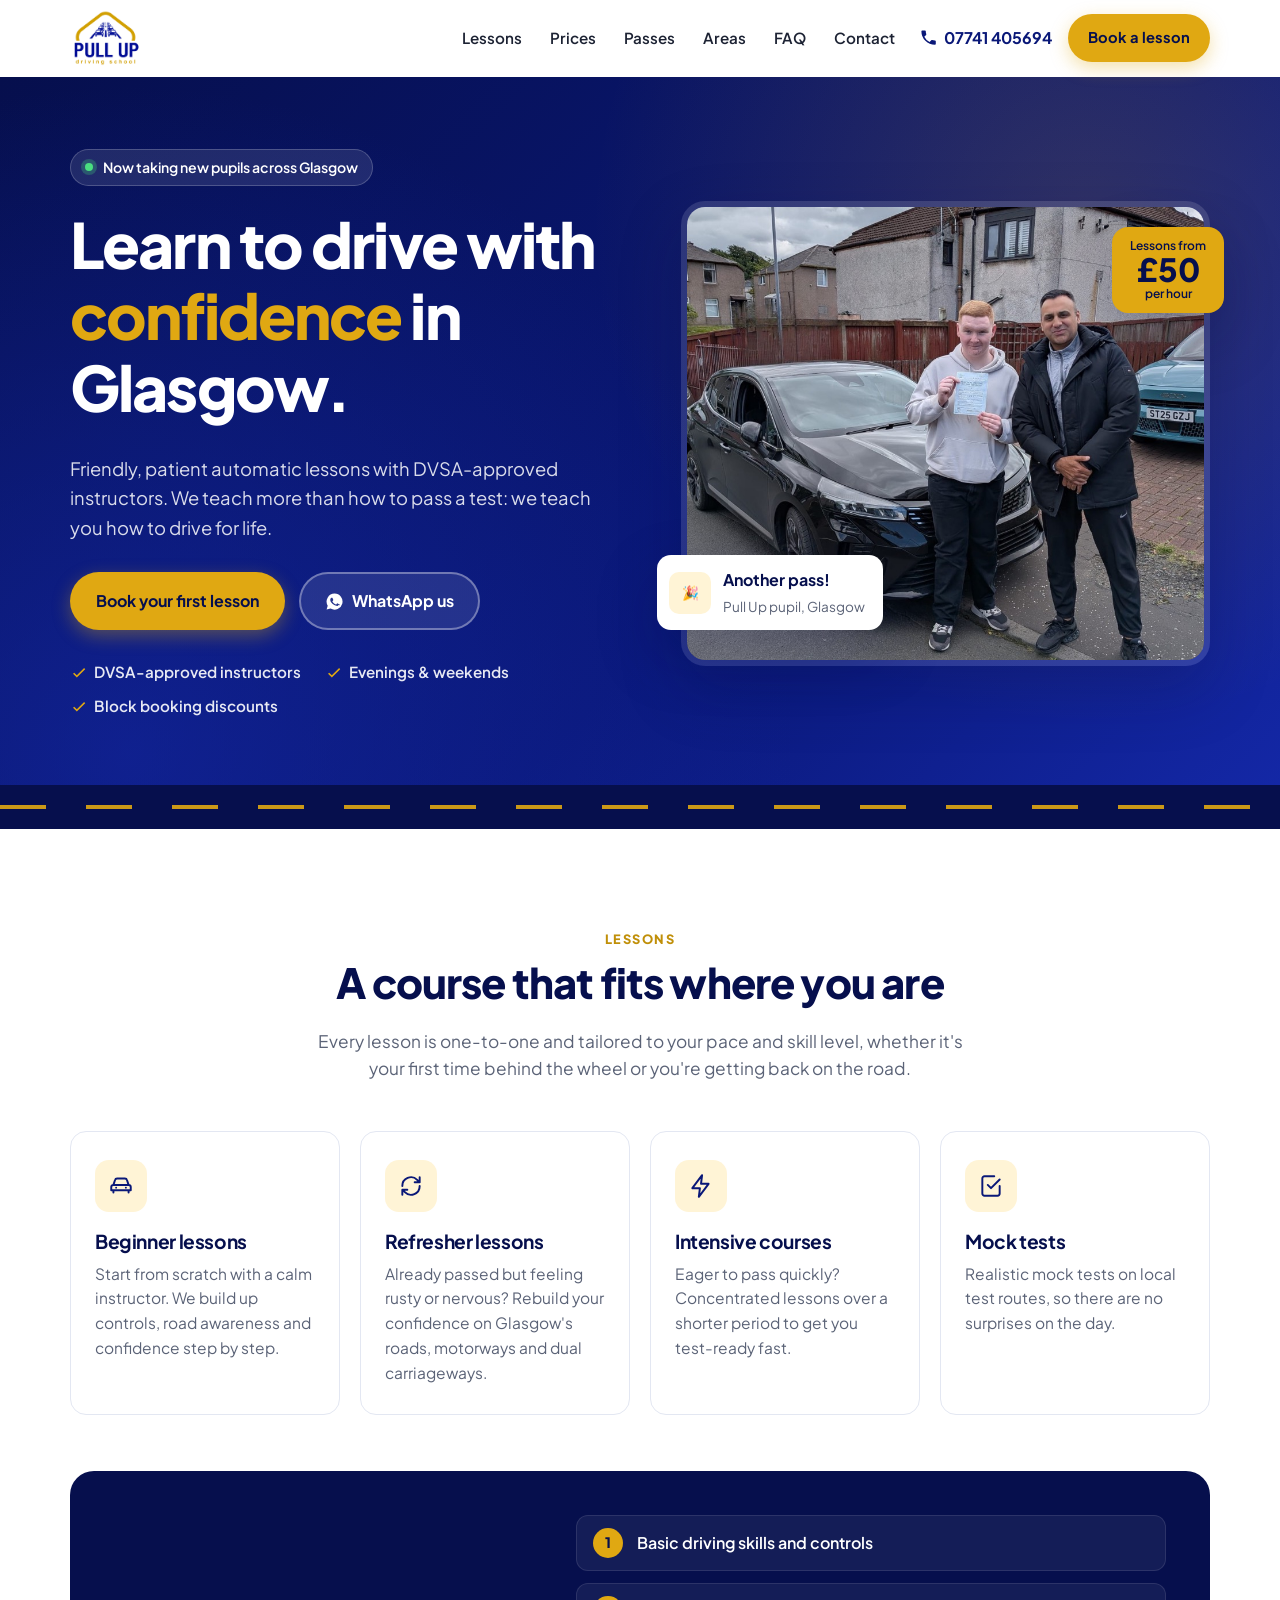
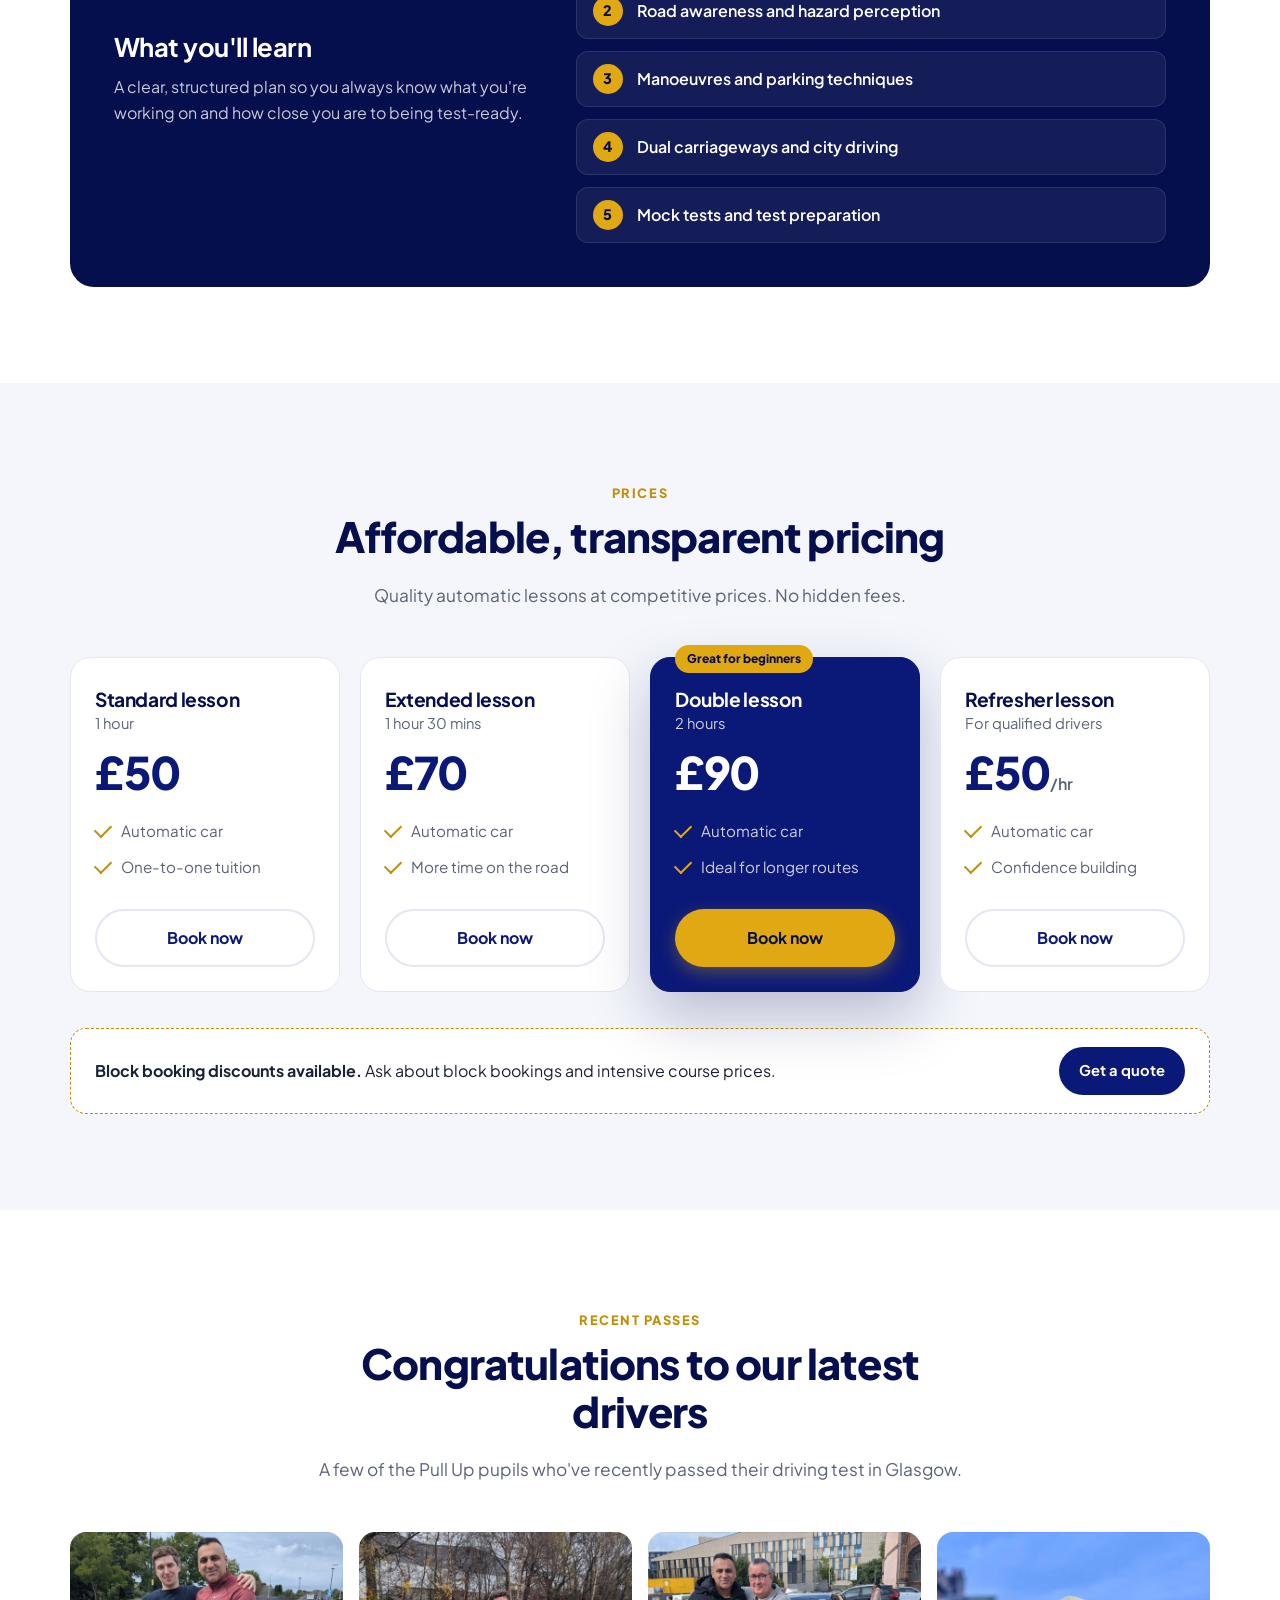
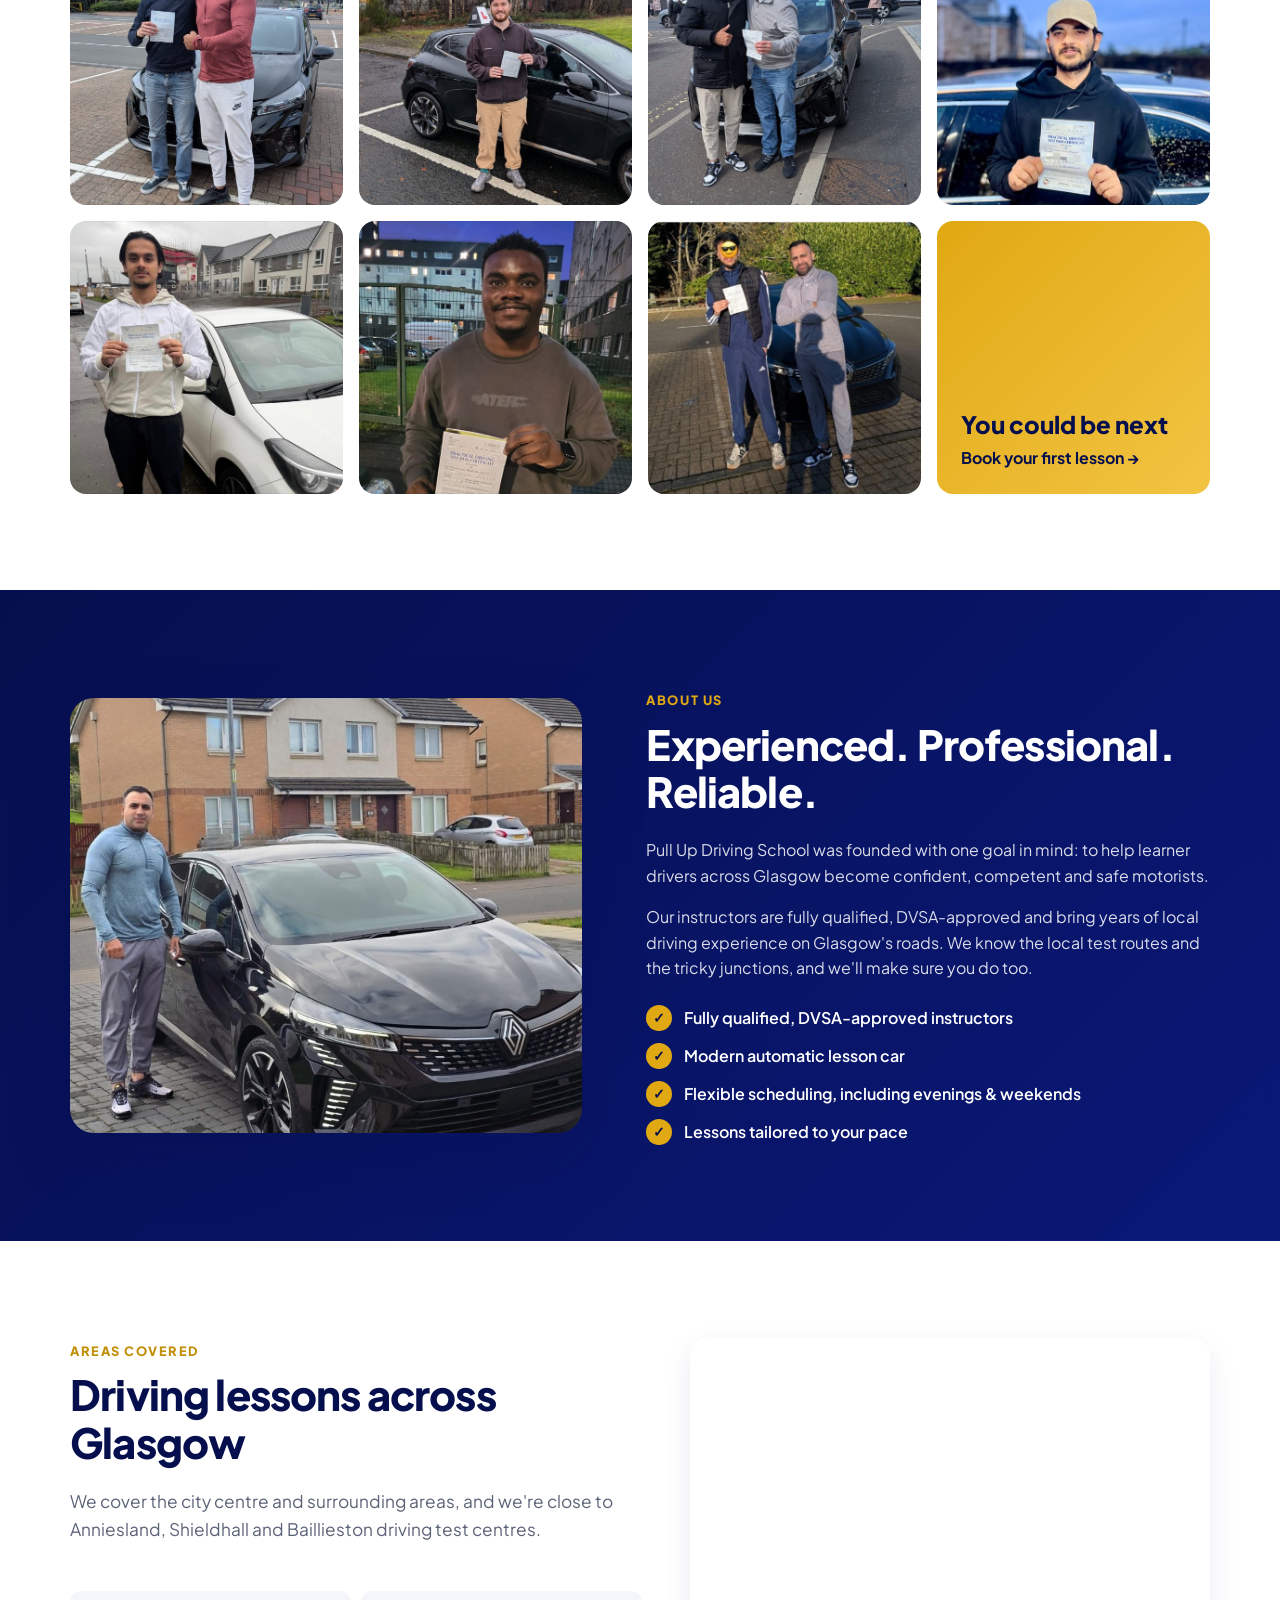
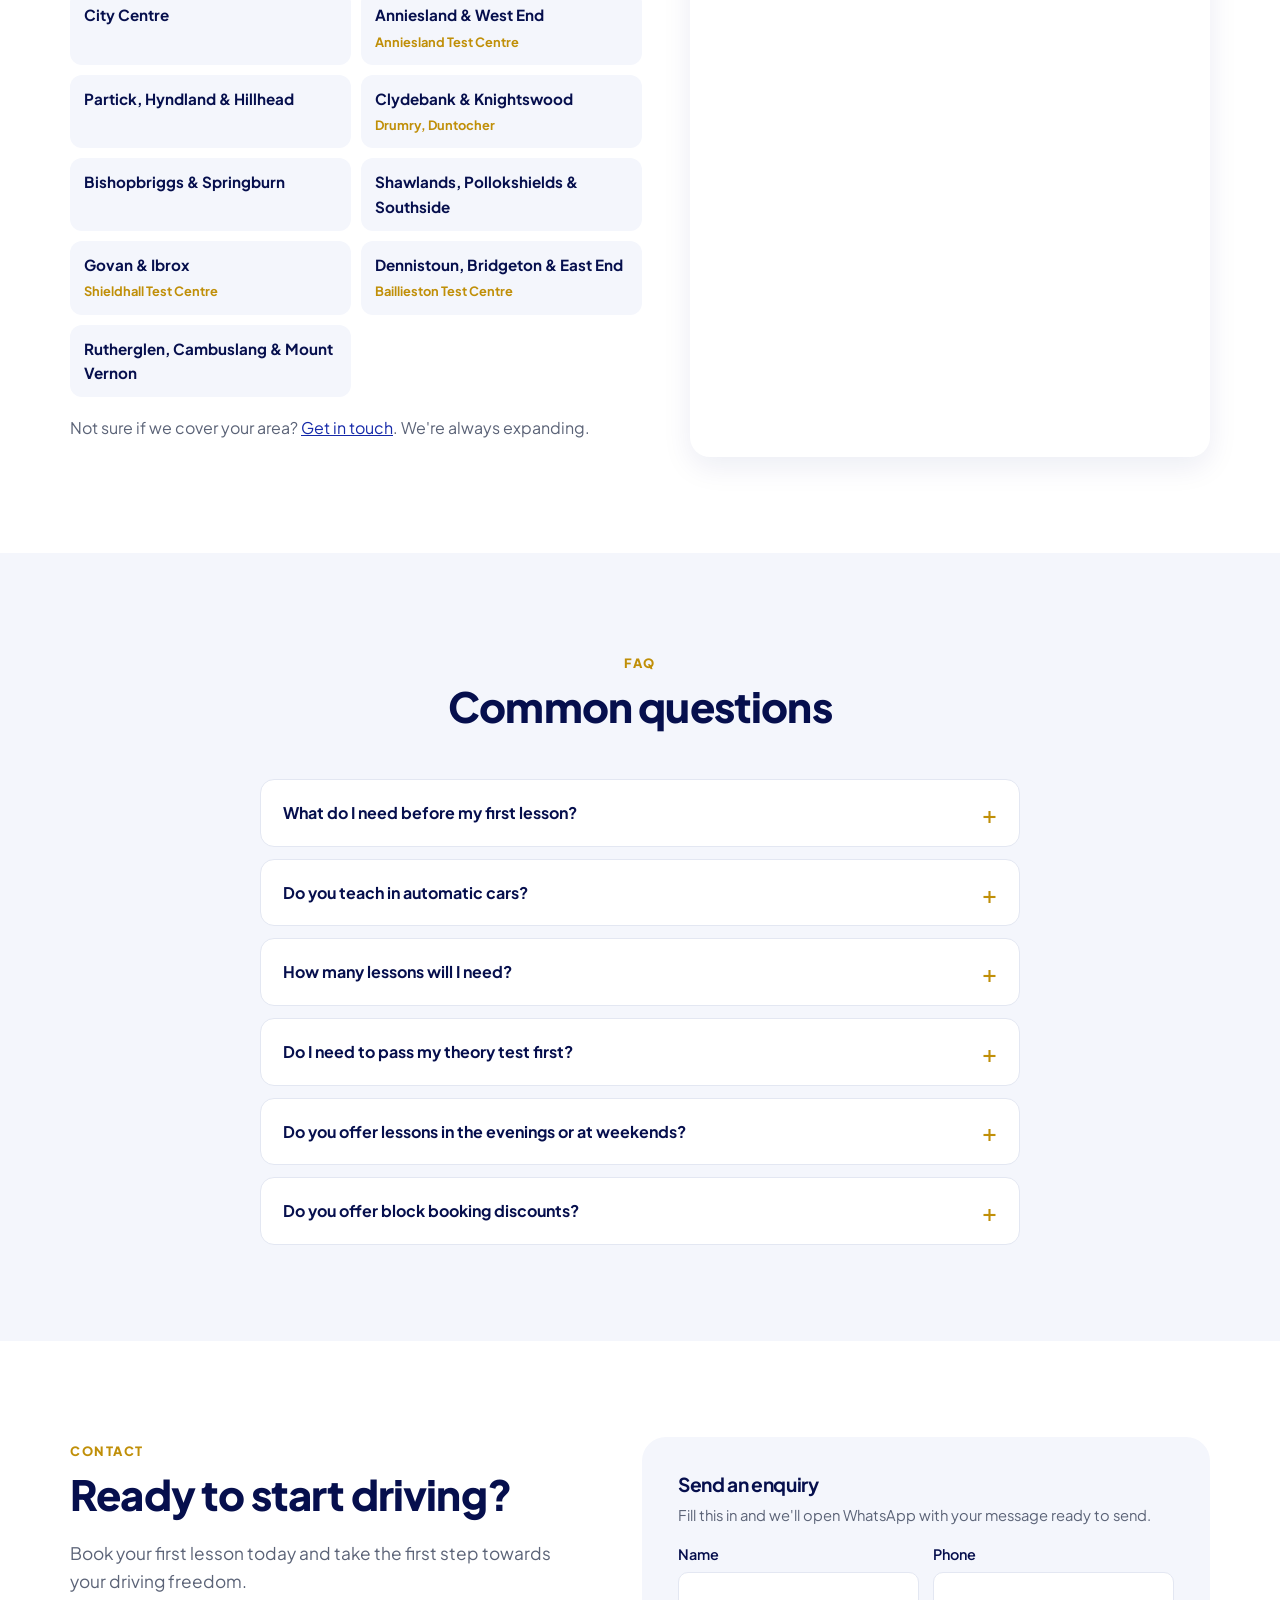
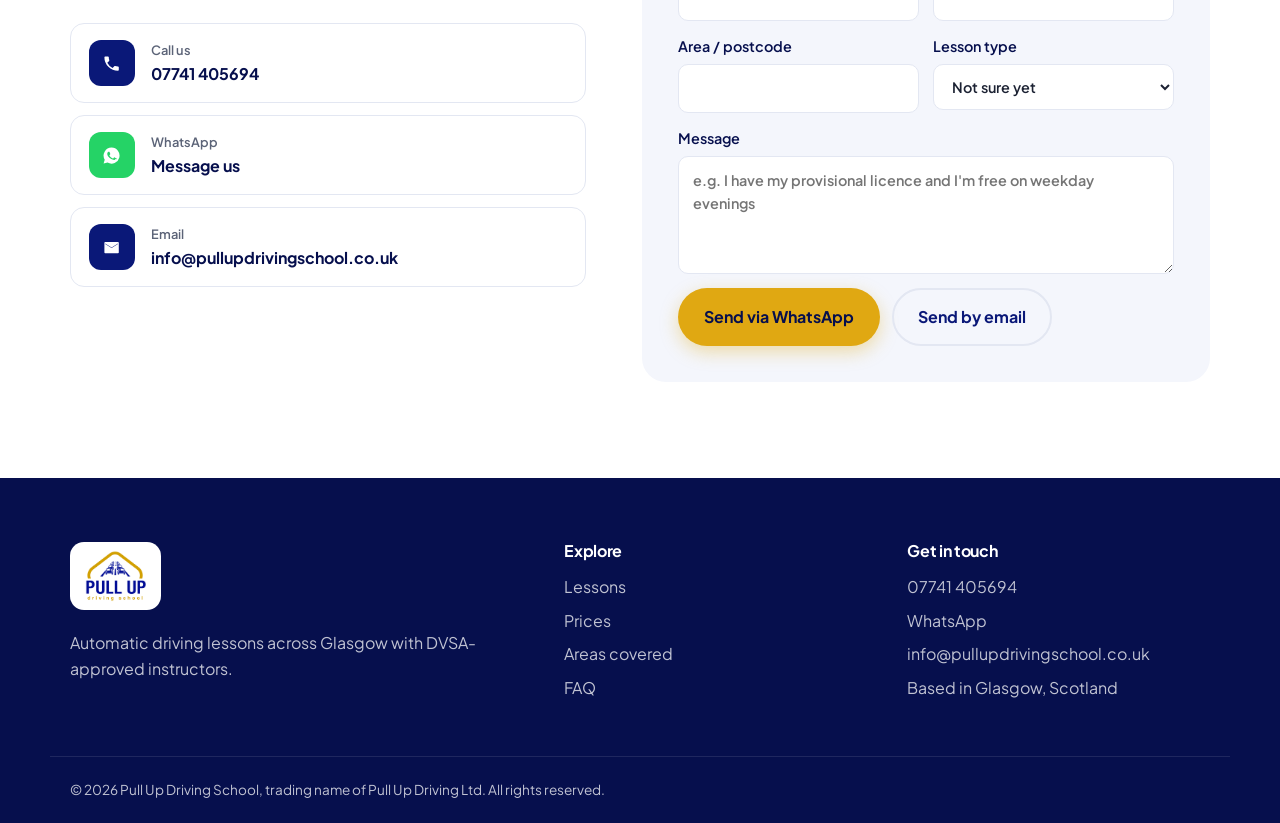
==== commit c3c9f3f9: "Use £50/£70/£90/£50 price list Co-Authored-By: Claude Opus 5.5 <noreply@anthropic.com>" ====
--- a/index.html
+++ b/index.html
@@ -33,7 +33,7 @@
     "image": "https://aacb12.github.io/pull-up-driving-school/images/hero.jpg",
     "areaServed": "Glasgow",
     "address": { "@type": "PostalAddress", "addressLocality": "Glasgow", "addressCountry": "GB" },
-    "priceRange": "£43–£86"
+    "priceRange": "£50–£90"
   }
   </script>
 </head>
@@ -97,7 +97,7 @@
           </div>
           <div class="hero-price">
             <span>Lessons from</span>
-            <strong>£43</strong>
+            <strong>£50</strong>
             <span>per hour</span>
           </div>
         </div>
@@ -164,7 +164,7 @@
           <article class="price-card">
             <h3>Standard lesson</h3>
             <p class="duration">1 hour</p>
-            <p class="price">£43</p>
+            <p class="price">£50</p>
             <ul>
               <li>Automatic car</li>
               <li>One-to-one tuition</li>
@@ -185,7 +185,7 @@
             <p class="tag">Great for beginners</p>
             <h3>Double lesson</h3>
             <p class="duration">2 hours</p>
-            <p class="price">£86</p>
+            <p class="price">£90</p>
             <ul>
               <li>Automatic car</li>
               <li>Ideal for longer routes</li>
@@ -195,7 +195,7 @@
           <article class="price-card">
             <h3>Refresher lesson</h3>
             <p class="duration">For qualified drivers</p>
-            <p class="price">£45<span>/hr</span></p>
+            <p class="price">£50<span>/hr</span></p>
             <ul>
               <li>Automatic car</li>
               <li>Confidence building</li>
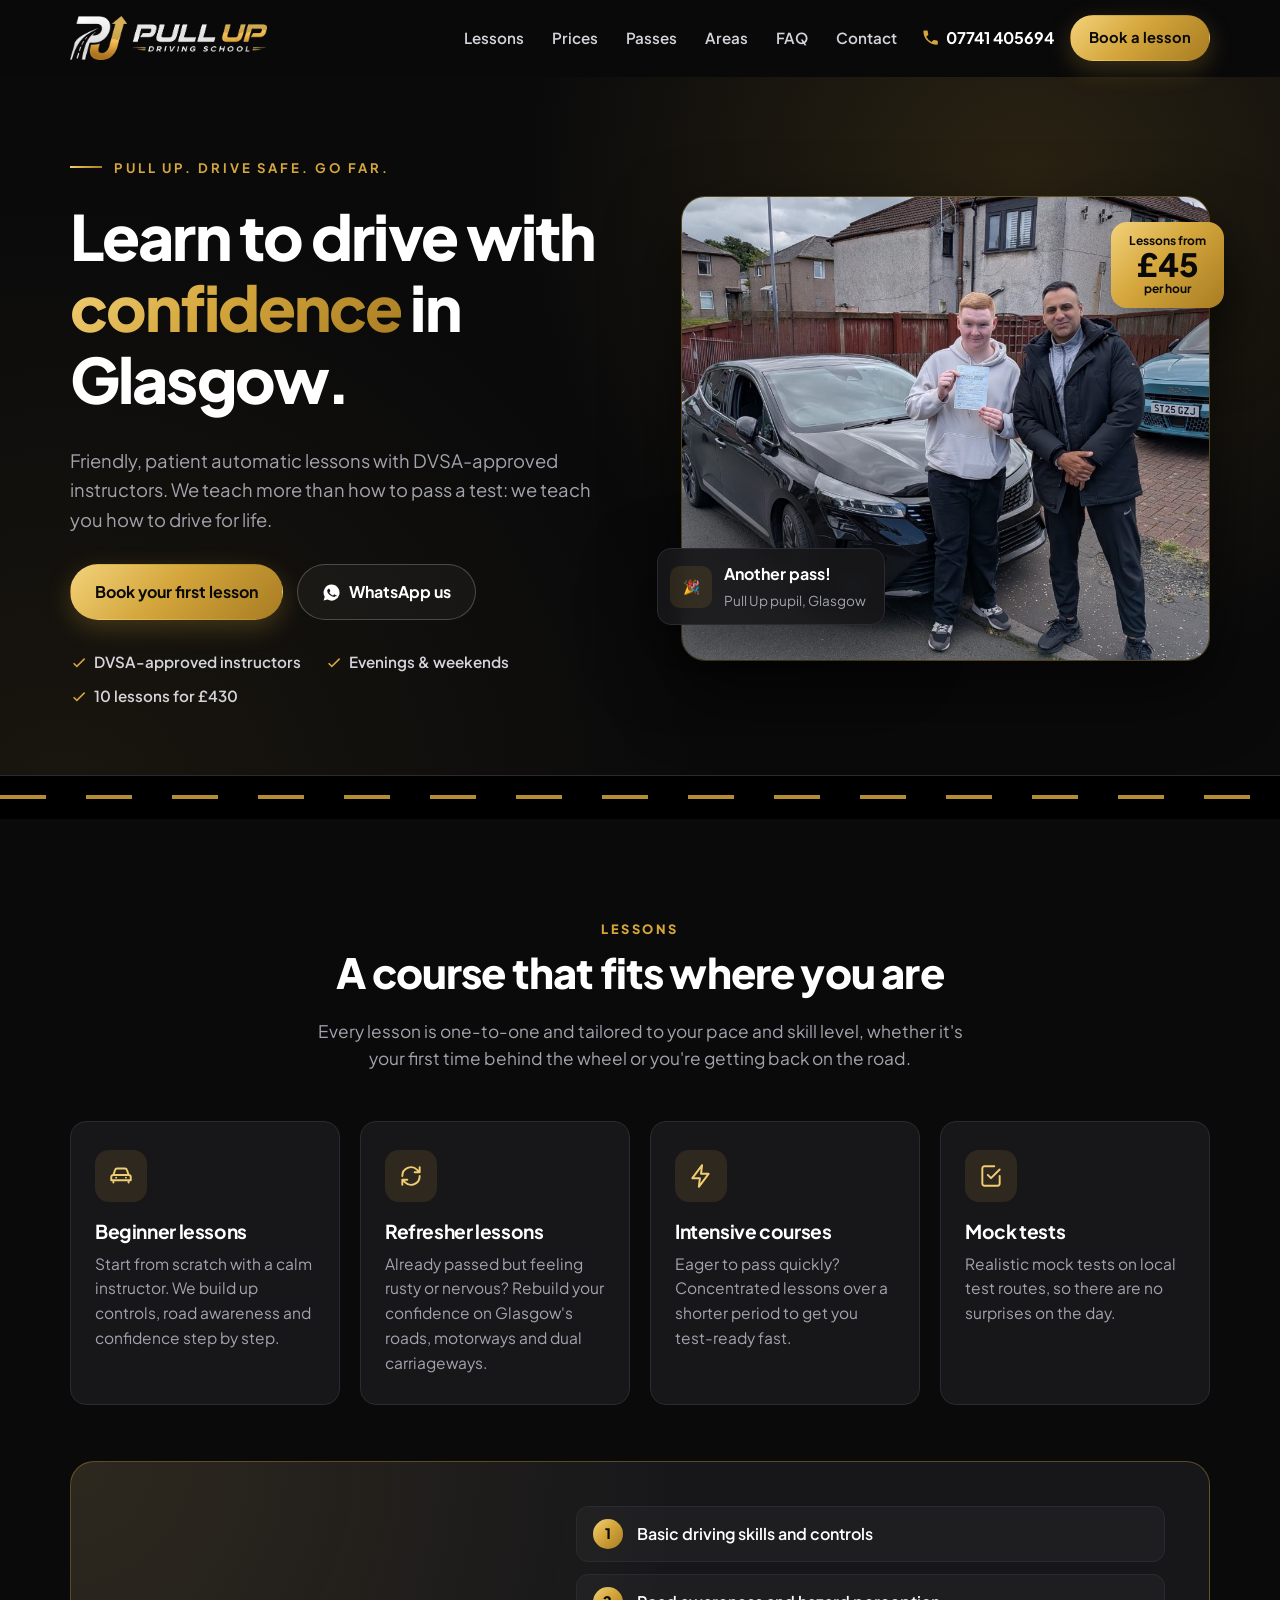
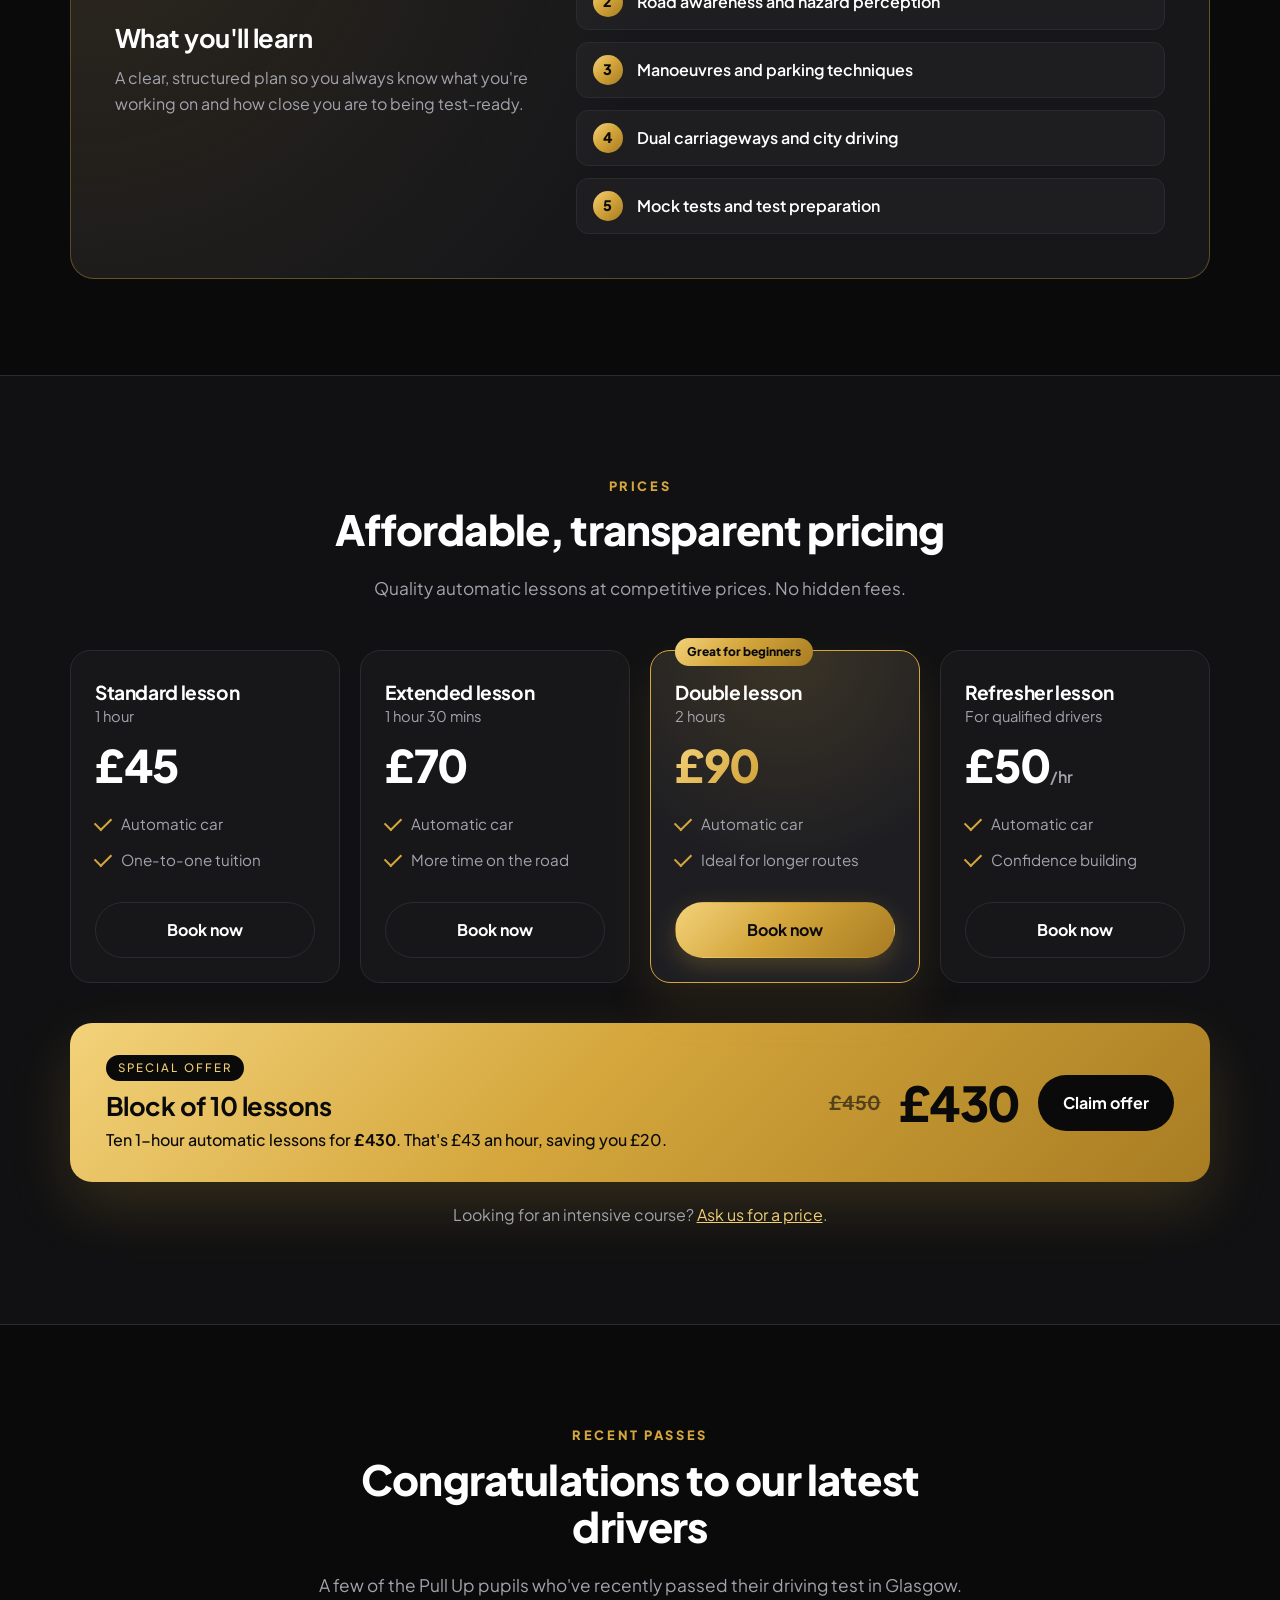
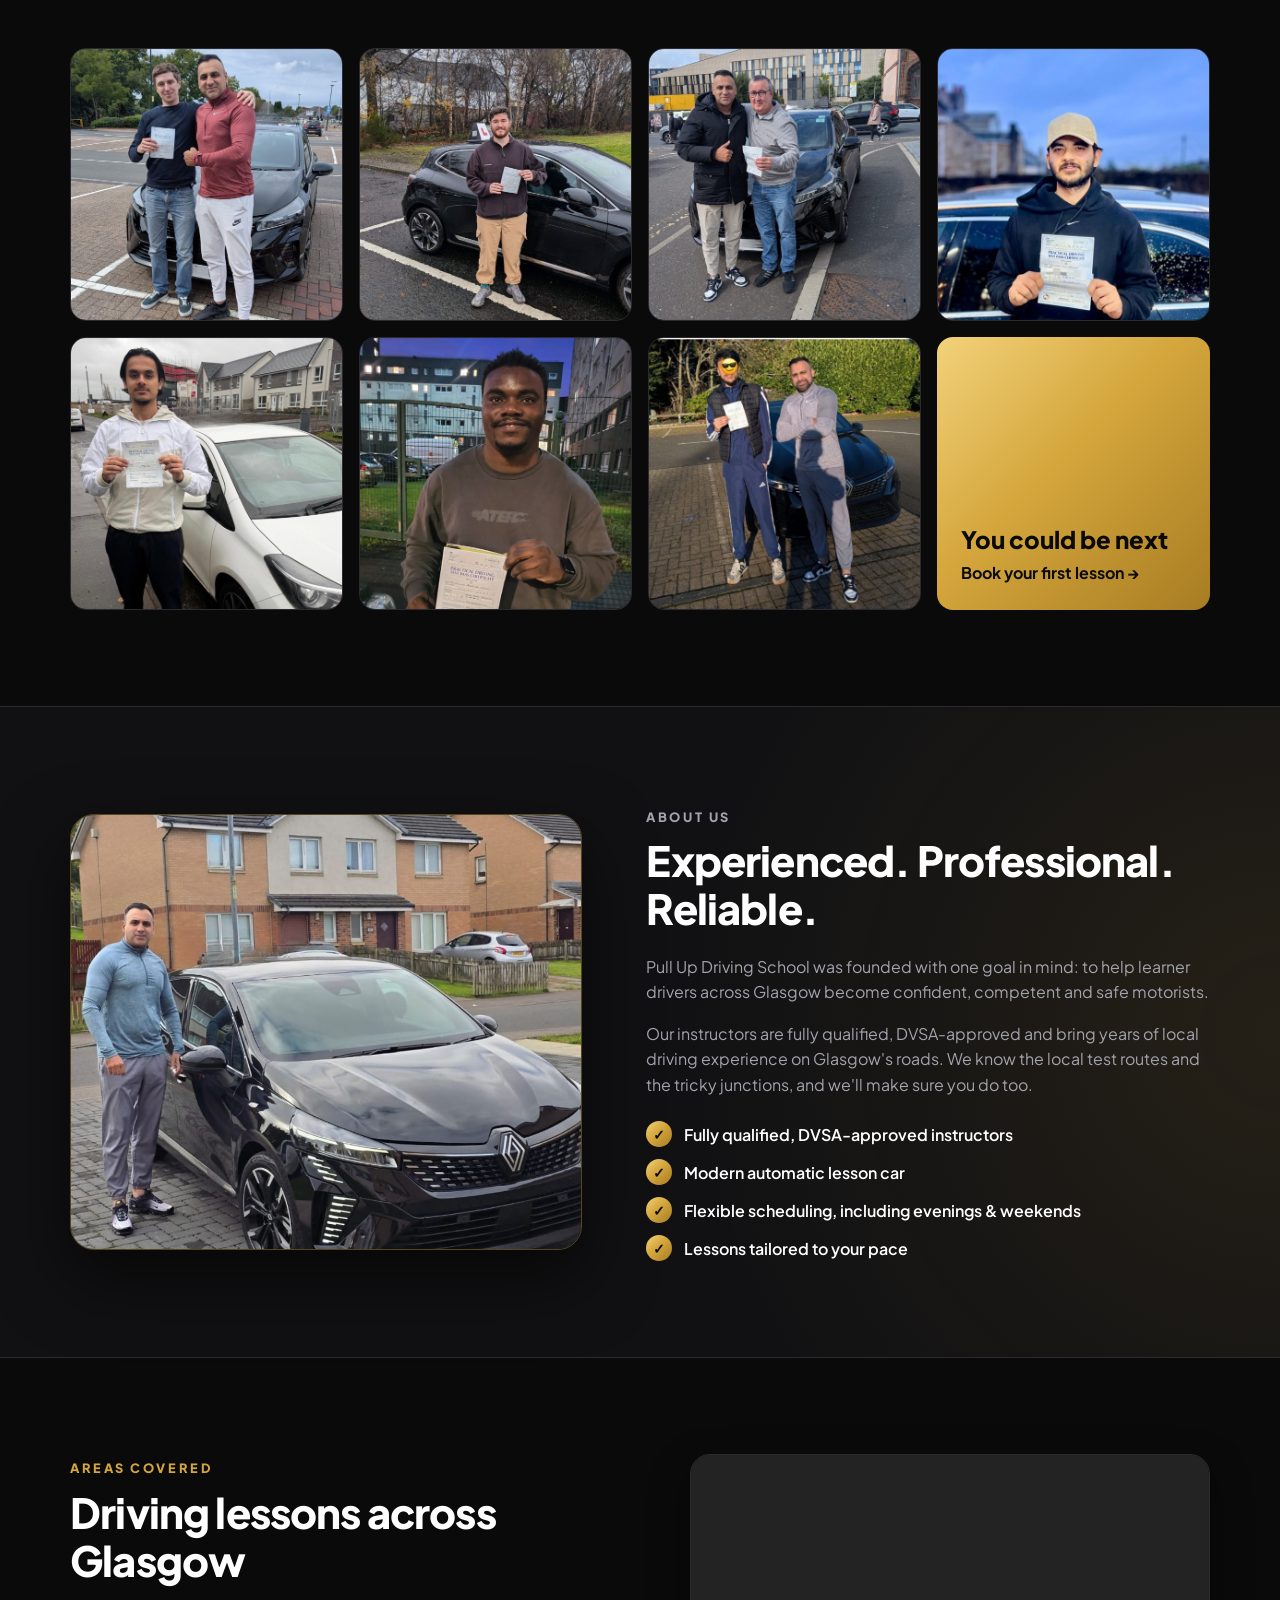
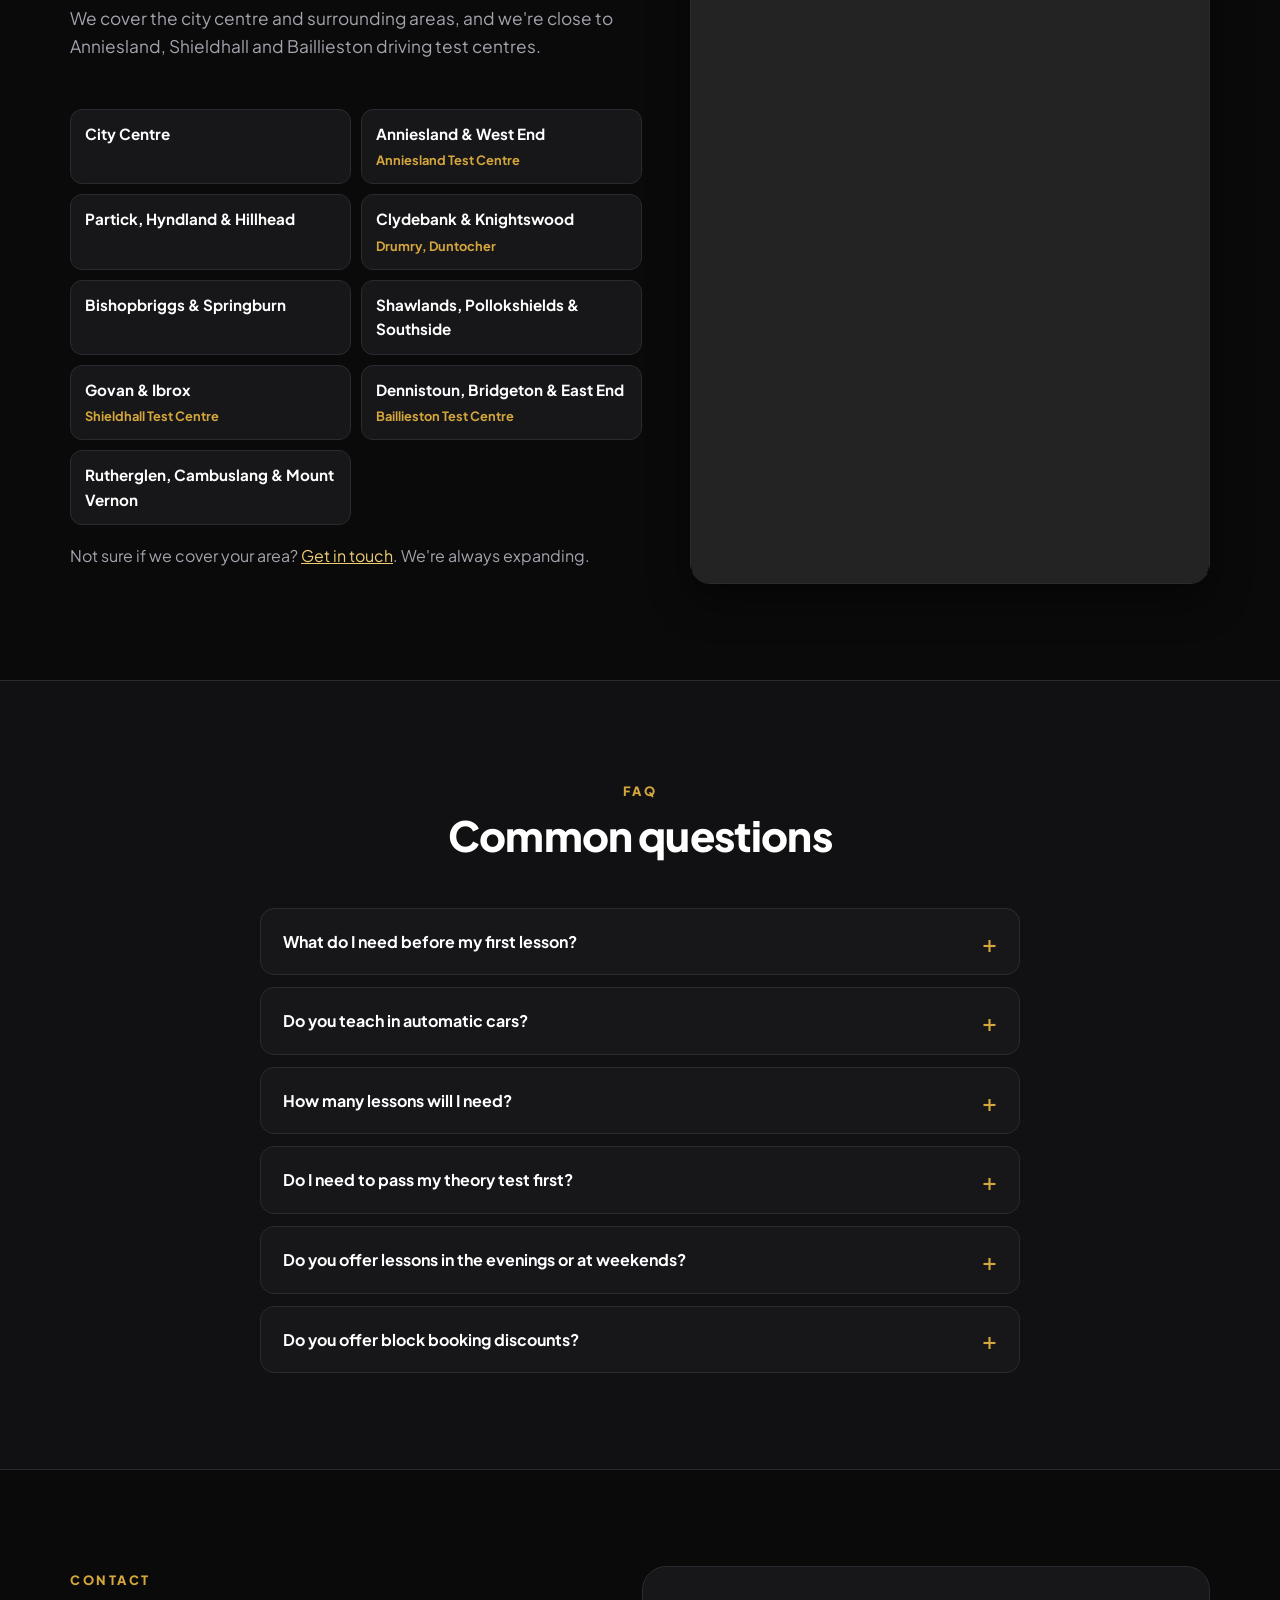
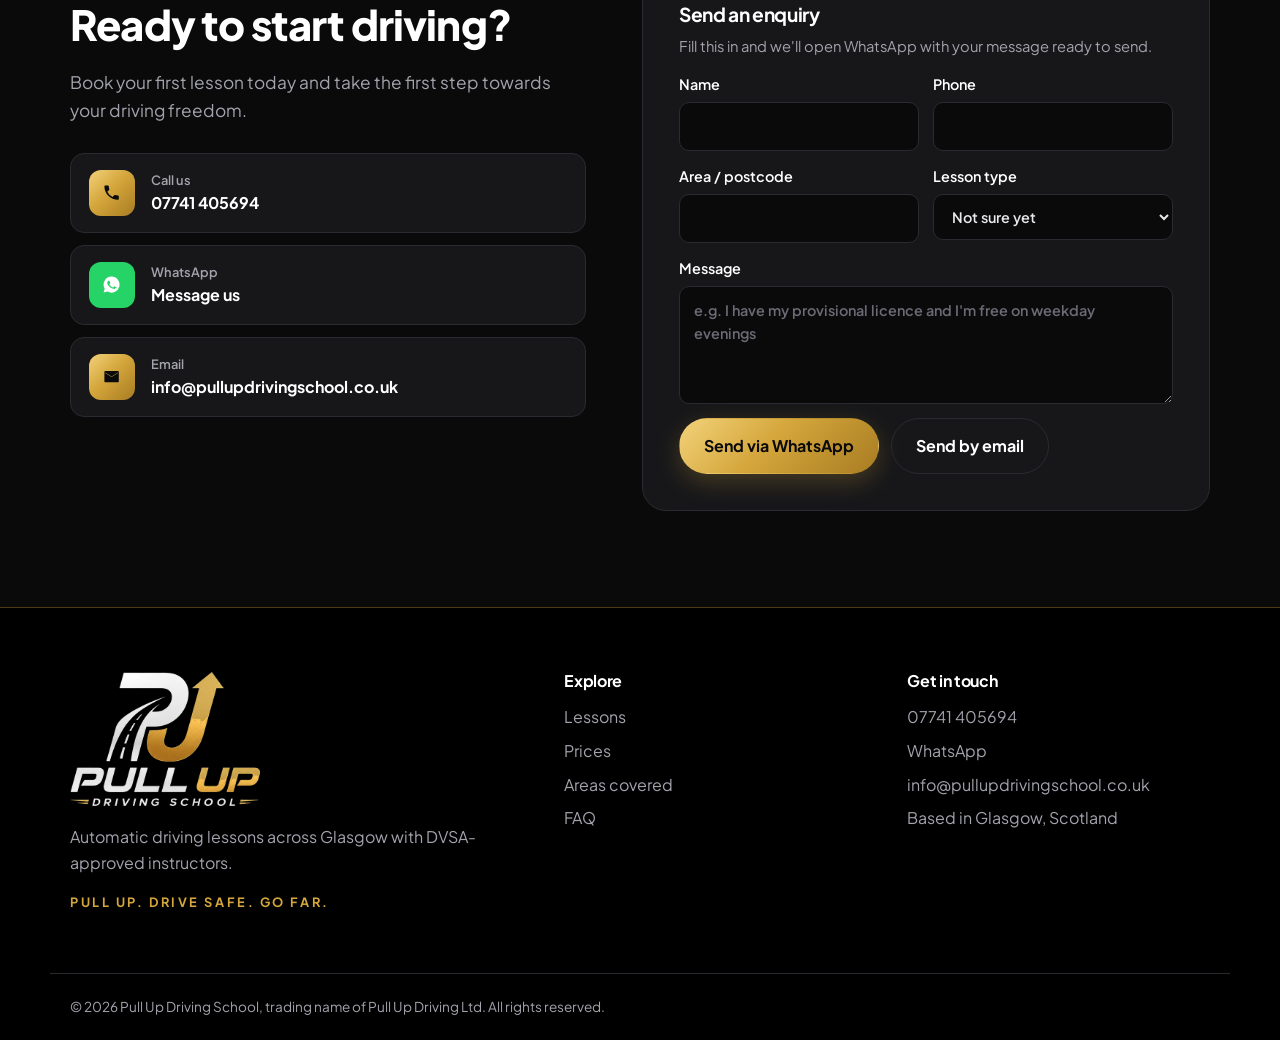
==== commit fb560821: "Black and gold redesign with new logo, updated prices and 10-lesson offer Co-Authored-By: Claude Opu" ====
--- a/index.html
+++ b/index.html
@@ -7,14 +7,14 @@
   <meta name="description" content="Automatic driving lessons across Glasgow with DVSA-approved instructors. Beginner, refresher and intensive courses. Evenings and weekends available.">
   <!-- Demo build: stop search engines indexing this copy. Remove when it goes live on the real domain. -->
   <meta name="robots" content="noindex, nofollow">
-  <meta name="theme-color" content="#0a1878">
+  <meta name="theme-color" content="#0a0a0b">
 
   <meta property="og:title" content="Pull Up Driving School | Driving Lessons in Glasgow">
   <meta property="og:description" content="Automatic driving lessons across Glasgow with DVSA-approved instructors.">
   <meta property="og:image" content="https://aacb12.github.io/pull-up-driving-school/images/hero.jpg">
   <meta property="og:type" content="website">
 
-  <link rel="icon" href="images/apple-touch-icon.png">
+  <link rel="icon" href="images/favicon.png">
   <link rel="apple-touch-icon" href="images/apple-touch-icon.png">
   <link rel="preconnect" href="https://fonts.googleapis.com">
   <link rel="preconnect" href="https://fonts.gstatic.com" crossorigin>
@@ -33,7 +33,7 @@
     "image": "https://aacb12.github.io/pull-up-driving-school/images/hero.jpg",
     "areaServed": "Glasgow",
     "address": { "@type": "PostalAddress", "addressLocality": "Glasgow", "addressCountry": "GB" },
-    "priceRange": "£50–£90"
+    "priceRange": "£45–£90"
   }
   </script>
 </head>
@@ -44,7 +44,7 @@
   <header class="site-header">
     <div class="container header-inner">
       <a href="#top" class="logo" aria-label="Pull Up Driving School home">
-        <img src="images/logo.png" alt="Pull Up Driving School" width="72" height="56">
+        <img src="images/logo-header.png" alt="Pull Up Driving School" width="537" height="120">
       </a>
       <nav class="nav" id="nav">
         <a href="#lessons">Lessons</a>
@@ -73,7 +73,7 @@
     <section class="hero" id="top">
       <div class="container hero-inner">
         <div class="hero-copy">
-          <p class="eyebrow"><span class="dot"></span> Now taking new pupils across Glasgow</p>
+          <p class="eyebrow">Pull Up. Drive safe. Go far.</p>
           <h1>Learn to drive with <span class="hl">confidence</span> in Glasgow.</h1>
           <p class="lead">Friendly, patient automatic lessons with DVSA-approved instructors. We teach more than how to pass a test: we teach you how to drive for life.</p>
           <div class="hero-actions">
@@ -86,7 +86,7 @@
           <ul class="trust">
             <li><svg viewBox="0 0 24 24" aria-hidden="true"><path d="m9 16.2-3.5-3.5L4 14.1l5 5 11-11-1.4-1.4z"/></svg>DVSA-approved instructors</li>
             <li><svg viewBox="0 0 24 24" aria-hidden="true"><path d="m9 16.2-3.5-3.5L4 14.1l5 5 11-11-1.4-1.4z"/></svg>Evenings &amp; weekends</li>
-            <li><svg viewBox="0 0 24 24" aria-hidden="true"><path d="m9 16.2-3.5-3.5L4 14.1l5 5 11-11-1.4-1.4z"/></svg>Block booking discounts</li>
+            <li><svg viewBox="0 0 24 24" aria-hidden="true"><path d="m9 16.2-3.5-3.5L4 14.1l5 5 11-11-1.4-1.4z"/></svg>10 lessons for £430</li>
           </ul>
         </div>
         <div class="hero-media">
@@ -97,7 +97,7 @@
           </div>
           <div class="hero-price">
             <span>Lessons from</span>
-            <strong>£50</strong>
+            <strong>£45</strong>
             <span>per hour</span>
           </div>
         </div>
@@ -164,7 +164,7 @@
           <article class="price-card">
             <h3>Standard lesson</h3>
             <p class="duration">1 hour</p>
-            <p class="price">£50</p>
+            <p class="price">£45</p>
             <ul>
               <li>Automatic car</li>
               <li>One-to-one tuition</li>
@@ -203,10 +203,19 @@
             <a href="#contact" class="btn btn-outline btn-block" data-lesson="Refresher lesson">Book now</a>
           </article>
         </div>
-        <div class="price-note">
-          <p><strong>Block booking discounts available.</strong> Ask about block bookings and intensive course prices.</p>
-          <a href="https://wa.me/447741405694?text=Hi%2C%20I%27d%20like%20a%20quote%20for%20block%20booking%20driving%20lessons." class="btn btn-blue btn-small" target="_blank" rel="noopener">Get a quote</a>
-        </div>
+        <div class="promo">
+          <div class="promo-copy">
+            <p class="promo-tag">Special offer</p>
+            <h3>Block of 10 lessons</h3>
+            <p>Ten 1-hour automatic lessons for <strong>£430</strong>. That's £43 an hour, saving you £20.</p>
+          </div>
+          <div class="promo-price">
+            <span class="promo-was">£450</span>
+            <strong>£430</strong>
+            <a href="#contact" class="btn btn-dark" data-lesson="Block of 10 lessons (£430)">Claim offer</a>
+          </div>
+        </div>
+        <p class="price-footnote">Looking for an intensive course? <a href="https://wa.me/447741405694?text=Hi%2C%20I%27d%20like%20a%20price%20for%20an%20intensive%20driving%20course." target="_blank" rel="noopener">Ask us for a price</a>.</p>
       </div>
     </section>
 
@@ -235,13 +244,13 @@
     </section>
 
     <!-- About -->
-    <section id="about" class="section section-blue">
+    <section id="about" class="section section-feature">
       <div class="container about">
         <div class="about-photo">
           <img src="images/instructor.jpg" alt="Pull Up Driving School instructor with the lesson car" loading="lazy" width="940" height="788">
         </div>
         <div class="about-copy">
-          <p class="kicker kicker-light">About us</p>
+          <p class="kicker">About us</p>
           <h2>Experienced. Professional. Reliable.</h2>
           <p>Pull Up Driving School was founded with one goal in mind: to help learner drivers across Glasgow become confident, competent and safe motorists.</p>
           <p>Our instructors are fully qualified, DVSA-approved and bring years of local driving experience on Glasgow's roads. We know the local test routes and the tricky junctions, and we'll make sure you do too.</p>
@@ -313,7 +322,7 @@
           </details>
           <details>
             <summary>Do you offer block booking discounts?</summary>
-            <p>Yes. Get in touch by phone or WhatsApp and we'll give you a price for a block of lessons or an intensive course.</p>
+            <p>Yes. A block of 10 one-hour lessons is £430, which saves you £20. Get in touch by phone or WhatsApp if you'd like a price for an intensive course.</p>
           </details>
         </div>
       </div>
@@ -359,7 +368,7 @@
                 <option>Double lesson (2 hours)</option>
                 <option>Refresher lesson</option>
                 <option>Intensive course</option>
-                <option>Block booking</option>
+                <option>Block of 10 lessons (£430)</option>
               </select>
             </label>
           </div>
@@ -377,8 +386,9 @@
   <footer class="site-footer">
     <div class="container footer-inner">
       <div class="footer-brand">
-        <div class="footer-logo"><img src="images/logo.png" alt="" width="72" height="56"></div>
+        <img class="footer-logo" src="images/logo-stacked.png" alt="Pull Up Driving School" width="520" height="368">
         <p>Automatic driving lessons across Glasgow with DVSA-approved instructors.</p>
+        <p class="footer-tagline">Pull Up. Drive safe. Go far.</p>
       </div>
       <div>
         <h4>Explore</h4>
--- a/styles.css
+++ b/styles.css
@@ -1,18 +1,22 @@
 :root {
-  --blue: #0a1878;
-  --blue-mid: #1428a8;
-  --blue-deep: #060f4d;
-  --gold: #e0a812;
-  --gold-dark: #c08f08;
-  --gold-soft: #fff4d6;
-  --text: #1c2233;
-  --muted: #5b6377;
-  --bg: #ffffff;
-  --bg-tint: #f4f6fc;
-  --border: #e3e7f2;
+  --bg: #0a0a0b;
+  --bg-alt: #111113;
+  --surface: #17171a;
+  --surface-2: #1e1e22;
+  --border: #2a2a30;
+  --text: #e8e8ec;
+  --muted: #a3a3ad;
+  --white: #ffffff;
+  --gold: #d4a63c;
+  --gold-light: #f0cd72;
+  --gold-dark: #a87c22;
+  --gold-grad: linear-gradient(135deg, #f3d27a 0%, #d4a63c 45%, #a87c22 100%);
+  --gold-tint: rgba(212, 166, 60, 0.12);
+  --gold-line: rgba(212, 166, 60, 0.35);
   --radius: 16px;
-  --shadow: 0 10px 30px rgba(10, 24, 120, 0.08);
-  --shadow-lg: 0 24px 60px rgba(6, 15, 77, 0.25);
+  --shadow: 0 16px 40px rgba(0, 0, 0, 0.45);
+  --shadow-lg: 0 28px 70px rgba(0, 0, 0, 0.6);
+  color-scheme: dark;
 }
 
 * { box-sizing: border-box; }
@@ -28,21 +32,23 @@
   -webkit-font-smoothing: antialiased;
 }
 
+::selection { background: var(--gold); color: var(--bg); }
+
 img { max-width: 100%; display: block; }
 
-h1, h2, h3, h4 { color: var(--blue-deep); line-height: 1.15; margin: 0 0 .5em; letter-spacing: -0.02em; }
+h1, h2, h3, h4 { color: var(--white); line-height: 1.15; margin: 0 0 .5em; letter-spacing: -0.02em; }
 h2 { font-size: clamp(1.8rem, 3.5vw, 2.6rem); font-weight: 800; }
 h3 { font-size: 1.2rem; font-weight: 700; }
 p { margin: 0 0 1em; }
 
-a { color: var(--blue-mid); }
+a { color: var(--gold-light); }
 
 svg { width: 1.2em; height: 1.2em; fill: currentColor; flex-shrink: 0; }
 
 .container { max-width: 1180px; margin: 0 auto; padding: 0 20px; }
 .narrow { max-width: 800px; }
 
-.skip-link { position: absolute; left: -999px; top: 8px; background: var(--gold); color: var(--blue-deep); padding: 8px 14px; border-radius: 8px; z-index: 100; }
+.skip-link { position: absolute; left: -999px; top: 8px; background: var(--gold); color: var(--bg); padding: 8px 14px; border-radius: 8px; z-index: 100; }
 .skip-link:focus { left: 8px; }
 
 /* Buttons */
@@ -53,22 +59,20 @@
   gap: 8px;
   padding: 14px 24px;
   border-radius: 999px;
-  border: 2px solid transparent;
+  border: 1.5px solid transparent;
   font: inherit;
   font-weight: 700;
   text-decoration: none;
   cursor: pointer;
-  transition: transform .15s ease, background .15s ease, box-shadow .15s ease, color .15s ease;
+  transition: transform .15s ease, box-shadow .15s ease, border-color .15s ease, color .15s ease, filter .15s ease;
 }
 .btn:hover { transform: translateY(-2px); }
-.btn-gold { background: var(--gold); color: var(--blue-deep); box-shadow: 0 6px 18px rgba(224, 168, 18, 0.35); }
-.btn-gold:hover { background: #f0b81c; }
-.btn-blue { background: var(--blue); color: #fff; }
-.btn-blue:hover { background: var(--blue-mid); }
-.btn-ghost { background: rgba(255,255,255,.1); color: #fff; border-color: rgba(255,255,255,.35); }
-.btn-ghost:hover { background: rgba(255,255,255,.18); }
-.btn-outline { background: transparent; color: var(--blue); border-color: var(--border); }
-.btn-outline:hover { border-color: var(--blue); }
+.btn-gold { background: var(--gold-grad); color: var(--bg); box-shadow: 0 8px 24px rgba(212, 166, 60, 0.25); }
+.btn-gold:hover { filter: brightness(1.08); box-shadow: 0 10px 30px rgba(212, 166, 60, 0.35); }
+.btn-ghost { background: rgba(255,255,255,.04); color: var(--white); border-color: rgba(255,255,255,.22); }
+.btn-ghost:hover { border-color: var(--gold); color: var(--gold-light); }
+.btn-outline { background: transparent; color: var(--white); border-color: var(--border); }
+.btn-outline:hover { border-color: var(--gold); color: var(--gold-light); }
 .btn-small { padding: 10px 18px; font-size: .92rem; }
 .btn-block { width: 100%; }
 
@@ -77,21 +81,25 @@
   position: sticky;
   top: 0;
   z-index: 50;
-  background: #fff;
+  background: rgba(10, 10, 11, .88);
+  backdrop-filter: saturate(160%) blur(12px);
+  -webkit-backdrop-filter: saturate(160%) blur(12px);
   border-bottom: 1px solid transparent;
-  transition: border-color .2s, box-shadow .2s;
-}
-.site-header.scrolled { border-color: var(--border); box-shadow: 0 4px 20px rgba(10,24,120,.06); }
+  transition: border-color .2s;
+}
+.site-header.scrolled { border-color: var(--border); }
 .header-inner { display: flex; align-items: center; gap: 24px; height: 76px; }
-.logo img { height: 56px; width: auto; }
+.logo img { height: 44px; width: auto; }
 .nav { display: flex; gap: 28px; margin-left: auto; }
-.nav a { color: var(--text); text-decoration: none; font-weight: 600; font-size: .95rem; position: relative; }
+.nav a { color: #d4d4da; text-decoration: none; font-weight: 600; font-size: .95rem; position: relative; transition: color .15s; }
+.nav a:hover { color: var(--white); }
 .nav a::after { content: ""; position: absolute; left: 0; right: 0; bottom: -6px; height: 2px; background: var(--gold); transform: scaleX(0); transition: transform .2s; }
 .nav a:hover::after { transform: scaleX(1); }
 .header-actions { display: flex; align-items: center; gap: 16px; }
-.header-phone { display: inline-flex; align-items: center; gap: 6px; color: var(--blue); font-weight: 700; text-decoration: none; }
+.header-phone { display: inline-flex; align-items: center; gap: 6px; color: var(--white); font-weight: 700; text-decoration: none; }
+.header-phone svg { color: var(--gold); }
 .nav-toggle { display: none; background: none; border: 0; padding: 8px; cursor: pointer; }
-.nav-toggle span { display: block; width: 24px; height: 2px; background: var(--blue-deep); margin: 5px 0; border-radius: 2px; transition: transform .2s, opacity .2s; }
+.nav-toggle span { display: block; width: 24px; height: 2px; background: var(--white); margin: 5px 0; border-radius: 2px; transition: transform .2s, opacity .2s; }
 .nav-toggle[aria-expanded="true"] span:nth-child(1) { transform: translateY(7px) rotate(45deg); }
 .nav-toggle[aria-expanded="true"] span:nth-child(2) { opacity: 0; }
 .nav-toggle[aria-expanded="true"] span:nth-child(3) { transform: translateY(-7px) rotate(-45deg); }
@@ -100,149 +108,155 @@
 .hero {
   position: relative;
   background:
-    radial-gradient(circle at 85% 20%, rgba(224,168,18,.18), transparent 40%),
-    radial-gradient(circle at 10% 90%, rgba(20,40,168,.6), transparent 50%),
-    linear-gradient(135deg, var(--blue-deep), var(--blue) 60%, var(--blue-mid));
-  color: #fff;
+    radial-gradient(circle at 80% 15%, rgba(212,166,60,.16), transparent 42%),
+    radial-gradient(circle at 5% 100%, rgba(212,166,60,.08), transparent 45%),
+    var(--bg);
   padding: 72px 0 110px;
   overflow: hidden;
 }
 .hero-inner { display: grid; grid-template-columns: 1.05fr 1fr; gap: 56px; align-items: center; }
-.eyebrow { display: inline-flex; align-items: center; gap: 10px; background: rgba(255,255,255,.1); border: 1px solid rgba(255,255,255,.2); padding: 6px 14px; border-radius: 999px; font-size: .88rem; font-weight: 600; margin-bottom: 22px; }
-.dot { width: 8px; height: 8px; border-radius: 50%; background: #4ade80; box-shadow: 0 0 0 4px rgba(74,222,128,.25); }
-.hero h1 { color: #fff; font-size: clamp(2.4rem, 5.2vw, 3.9rem); font-weight: 800; letter-spacing: -0.03em; }
-.hl { color: var(--gold); }
-.lead { font-size: 1.15rem; color: rgba(255,255,255,.85); max-width: 34em; }
-.hero-actions { display: flex; flex-wrap: wrap; gap: 14px; margin: 30px 0 30px; }
-.trust { list-style: none; padding: 0; margin: 0; display: flex; flex-wrap: wrap; gap: 10px 24px; font-weight: 600; font-size: .95rem; color: rgba(255,255,255,.9); }
+.eyebrow { display: inline-flex; align-items: center; gap: 12px; color: var(--gold); font-size: .82rem; font-weight: 700; letter-spacing: .22em; text-transform: uppercase; margin-bottom: 22px; }
+.eyebrow::before { content: ""; width: 32px; height: 2px; background: var(--gold-grad); }
+.hero h1 { font-size: clamp(2.4rem, 5.2vw, 3.9rem); font-weight: 800; letter-spacing: -0.03em; }
+.hl { background: var(--gold-grad); -webkit-background-clip: text; background-clip: text; color: transparent; }
+.lead { font-size: 1.15rem; color: var(--muted); max-width: 34em; }
+.hero-actions { display: flex; flex-wrap: wrap; gap: 14px; margin: 30px 0; }
+.trust { list-style: none; padding: 0; margin: 0; display: flex; flex-wrap: wrap; gap: 10px 24px; font-weight: 600; font-size: .95rem; color: #d4d4da; }
 .trust li { display: flex; align-items: center; gap: 6px; }
 .trust svg { color: var(--gold); }
 
 .hero-media { position: relative; }
-.hero-media img { height: auto; border-radius: 24px; box-shadow: var(--shadow-lg); aspect-ratio: 5 / 4.4; object-fit: cover; width: 100%; border: 6px solid rgba(255,255,255,.12); }
-.hero-badge { position: absolute; left: -24px; bottom: 36px; display: flex; align-items: center; gap: 12px; background: #fff; color: var(--text); padding: 12px 18px 12px 12px; border-radius: 14px; box-shadow: var(--shadow-lg); }
-.hero-badge-icon { width: 42px; height: 42px; display: grid; place-items: center; background: var(--gold-soft); border-radius: 10px; font-size: 1.3rem; }
-.hero-badge strong { display: block; color: var(--blue-deep); }
+.hero-media img { height: auto; border-radius: 24px; box-shadow: var(--shadow-lg); aspect-ratio: 5 / 4.4; object-fit: cover; width: 100%; border: 1px solid var(--gold-line); }
+.hero-badge { position: absolute; left: -24px; bottom: 36px; display: flex; align-items: center; gap: 12px; background: rgba(23,23,26,.92); backdrop-filter: blur(8px); -webkit-backdrop-filter: blur(8px); border: 1px solid var(--border); padding: 12px 18px 12px 12px; border-radius: 14px; box-shadow: var(--shadow-lg); }
+.hero-badge-icon { width: 42px; height: 42px; display: grid; place-items: center; background: var(--gold-tint); border-radius: 10px; font-size: 1.3rem; }
+.hero-badge strong { display: block; color: var(--white); }
 .hero-badge span { font-size: .85rem; color: var(--muted); }
-.hero-price { position: absolute; right: -14px; top: 26px; background: var(--gold); color: var(--blue-deep); border-radius: 16px; padding: 12px 18px; text-align: center; box-shadow: var(--shadow-lg); line-height: 1.1; }
-.hero-price span { display: block; font-size: .75rem; font-weight: 600; }
+.hero-price { position: absolute; right: -14px; top: 26px; background: var(--gold-grad); color: var(--bg); border-radius: 16px; padding: 12px 18px; text-align: center; box-shadow: var(--shadow-lg); line-height: 1.1; }
+.hero-price span { display: block; font-size: .75rem; font-weight: 700; }
 .hero-price strong { display: block; font-size: 2rem; font-weight: 800; }
 
 /* Road motif echoing the logo */
-.road { position: absolute; left: 0; right: 0; bottom: 0; height: 44px; background: var(--blue-deep); }
-.road::before { content: ""; position: absolute; left: 0; right: 0; top: 50%; height: 4px; transform: translateY(-50%); background: repeating-linear-gradient(90deg, var(--gold) 0 46px, transparent 46px 86px); opacity: .9; }
+.road { position: absolute; left: 0; right: 0; bottom: 0; height: 44px; background: #000; border-top: 1px solid var(--border); }
+.road::before { content: ""; position: absolute; left: 0; right: 0; top: 50%; height: 4px; transform: translateY(-50%); background: repeating-linear-gradient(90deg, var(--gold) 0 46px, transparent 46px 86px); opacity: .85; }
 
 /* Sections */
 .section { padding: 96px 0; }
-.section-tint { background: var(--bg-tint); }
+.section-tint { background: var(--bg-alt); border-top: 1px solid var(--border); border-bottom: 1px solid var(--border); }
 .section-head { text-align: center; max-width: 680px; margin: 0 auto 48px; }
 .section-head.left { text-align: left; margin-left: 0; }
-.kicker { display: inline-block; font-size: .8rem; font-weight: 800; letter-spacing: .12em; text-transform: uppercase; color: var(--gold-dark); margin-bottom: 10px; }
-.kicker-light { color: var(--gold); }
+.kicker { display: inline-block; font-size: .8rem; font-weight: 800; letter-spacing: .2em; text-transform: uppercase; color: var(--gold); margin-bottom: 10px; }
 .section-sub { color: var(--muted); font-size: 1.08rem; }
 
 /* Lessons */
 .lesson-grid { display: grid; grid-template-columns: repeat(4, 1fr); gap: 20px; }
-.lesson-card { background: #fff; border: 1px solid var(--border); border-radius: var(--radius); padding: 28px 24px; transition: transform .2s, box-shadow .2s, border-color .2s; }
-.lesson-card:hover { transform: translateY(-4px); box-shadow: var(--shadow); border-color: transparent; }
+.lesson-card { background: var(--surface); border: 1px solid var(--border); border-radius: var(--radius); padding: 28px 24px; transition: transform .2s, border-color .2s, box-shadow .2s; }
+.lesson-card:hover { transform: translateY(-4px); border-color: var(--gold-line); box-shadow: var(--shadow); }
 .lesson-card p { color: var(--muted); margin: 0; font-size: .97rem; }
-.icon-wrap { width: 52px; height: 52px; border-radius: 14px; background: var(--gold-soft); color: var(--blue); display: grid; place-items: center; margin-bottom: 18px; }
+.icon-wrap { width: 52px; height: 52px; border-radius: 14px; background: var(--gold-tint); color: var(--gold-light); display: grid; place-items: center; margin-bottom: 18px; }
 .icon-wrap svg { width: 26px; height: 26px; fill: none; stroke: currentColor; stroke-width: 1.8; stroke-linecap: round; stroke-linejoin: round; }
 
-.learn { margin-top: 56px; display: grid; grid-template-columns: 1fr 1.4fr; gap: 40px; align-items: center; background: var(--blue-deep); color: #fff; border-radius: 24px; padding: 44px; }
-.learn h3 { color: #fff; font-size: 1.6rem; }
-.learn-copy p { color: rgba(255,255,255,.78); margin: 0; }
+.learn { margin-top: 56px; display: grid; grid-template-columns: 1fr 1.4fr; gap: 40px; align-items: center; background: radial-gradient(circle at 0% 0%, rgba(212,166,60,.12), transparent 50%), var(--surface); border: 1px solid var(--gold-line); border-radius: 24px; padding: 44px; }
+.learn h3 { font-size: 1.6rem; }
+.learn-copy p { color: var(--muted); margin: 0; }
 .learn-steps { list-style: none; margin: 0; padding: 0; display: grid; gap: 12px; }
-.learn-steps li { display: flex; align-items: center; gap: 14px; background: rgba(255,255,255,.06); border: 1px solid rgba(255,255,255,.1); padding: 12px 16px; border-radius: 12px; font-weight: 600; }
-.learn-steps span { width: 30px; height: 30px; flex-shrink: 0; border-radius: 50%; background: var(--gold); color: var(--blue-deep); display: grid; place-items: center; font-weight: 800; font-size: .9rem; }
+.learn-steps li { display: flex; align-items: center; gap: 14px; background: rgba(255,255,255,.03); border: 1px solid var(--border); padding: 12px 16px; border-radius: 12px; font-weight: 600; color: var(--white); }
+.learn-steps span { width: 30px; height: 30px; flex-shrink: 0; border-radius: 50%; background: var(--gold-grad); color: var(--bg); display: grid; place-items: center; font-weight: 800; font-size: .9rem; }
 
 /* Prices */
 .price-grid { display: grid; grid-template-columns: repeat(4, 1fr); gap: 20px; align-items: stretch; }
-.price-card { position: relative; background: #fff; border: 1px solid var(--border); border-radius: 20px; padding: 30px 24px 24px; display: flex; flex-direction: column; }
+.price-card { position: relative; background: var(--surface); border: 1px solid var(--border); border-radius: 20px; padding: 30px 24px 24px; display: flex; flex-direction: column; }
 .price-card h3 { margin-bottom: 2px; }
 .duration { color: var(--muted); font-size: .92rem; margin-bottom: 14px; }
-.price { font-size: 2.8rem; font-weight: 800; color: var(--blue); line-height: 1; margin-bottom: 18px; letter-spacing: -0.03em; }
+.price { font-size: 2.8rem; font-weight: 800; color: var(--white); line-height: 1; margin-bottom: 18px; letter-spacing: -0.03em; }
 .price span { font-size: 1rem; font-weight: 600; color: var(--muted); letter-spacing: 0; }
 .price-card ul { list-style: none; padding: 0; margin: 0 0 24px; flex: 1; }
 .price-card li { padding: 6px 0 6px 26px; position: relative; color: var(--muted); font-size: .95rem; }
-.price-card li::before { content: ""; position: absolute; left: 0; top: 11px; width: 14px; height: 8px; border-left: 2.5px solid var(--gold-dark); border-bottom: 2.5px solid var(--gold-dark); transform: rotate(-45deg); }
-.price-card.featured { background: var(--blue); border-color: var(--blue); box-shadow: var(--shadow-lg); transform: translateY(-8px); }
-.price-card.featured h3, .price-card.featured .price { color: #fff; }
-.price-card.featured .duration, .price-card.featured li { color: rgba(255,255,255,.8); }
-.price-card.featured li::before { border-color: var(--gold); }
-.tag { position: absolute; top: -13px; left: 24px; background: var(--gold); color: var(--blue-deep); font-size: .75rem; font-weight: 800; padding: 4px 12px; border-radius: 999px; margin: 0; }
-.price-note { margin-top: 36px; display: flex; align-items: center; justify-content: space-between; gap: 20px; background: #fff; border: 1px dashed var(--gold-dark); border-radius: 16px; padding: 18px 24px; }
-.price-note p { margin: 0; }
+.price-card li::before { content: ""; position: absolute; left: 0; top: 11px; width: 14px; height: 8px; border-left: 2.5px solid var(--gold); border-bottom: 2.5px solid var(--gold); transform: rotate(-45deg); }
+.price-card.featured { background: radial-gradient(circle at 50% 0%, rgba(212,166,60,.16), transparent 60%), var(--surface-2); border-color: var(--gold); box-shadow: 0 20px 50px rgba(212,166,60,.12); transform: translateY(-8px); }
+.price-card.featured .price { background: var(--gold-grad); -webkit-background-clip: text; background-clip: text; color: transparent; }
+.tag { position: absolute; top: -13px; left: 24px; background: var(--gold-grad); color: var(--bg); font-size: .75rem; font-weight: 800; padding: 4px 12px; border-radius: 999px; margin: 0; }
+.promo { margin-top: 40px; display: flex; align-items: center; justify-content: space-between; gap: 24px; background: var(--gold-grad); color: var(--bg); border-radius: 22px; padding: 30px 36px; box-shadow: 0 24px 60px rgba(212,166,60,.18); }
+.promo h3 { color: var(--bg); font-size: 1.6rem; margin-bottom: 6px; }
+.promo p { margin: 0; font-weight: 500; }
+.promo-tag { display: inline-block; background: var(--bg); color: var(--gold-light); font-size: .72rem; font-weight: 800; letter-spacing: .18em; text-transform: uppercase; padding: 4px 12px; border-radius: 999px; margin-bottom: 10px !important; }
+.promo-price { display: flex; align-items: center; gap: 18px; flex-shrink: 0; }
+.promo-was { font-size: 1.2rem; font-weight: 700; text-decoration: line-through; opacity: .6; }
+.promo-price strong { font-size: 3rem; font-weight: 800; line-height: 1; letter-spacing: -0.03em; }
+.btn-dark { background: var(--bg); color: var(--white); }
+.btn-dark:hover { color: var(--gold-light); }
+.price-footnote { margin: 20px 0 0; text-align: center; color: var(--muted); }
 
 /* Passes */
 .pass-grid { display: grid; grid-template-columns: repeat(4, 1fr); gap: 16px; }
-.pass-grid figure { margin: 0; border-radius: 16px; overflow: hidden; aspect-ratio: 1; background: var(--bg-tint); }
+.pass-grid figure { margin: 0; border-radius: 16px; overflow: hidden; aspect-ratio: 1; background: var(--surface); border: 1px solid var(--border); }
 .pass-grid img { width: 100%; height: 100%; object-fit: cover; object-position: center 30%; transition: transform .4s ease; }
 .pass-grid figure:hover img { transform: scale(1.05); }
-.pass-cta { border-radius: 16px; aspect-ratio: 1; background: linear-gradient(135deg, var(--gold), #f3c443); color: var(--blue-deep); text-decoration: none; display: flex; flex-direction: column; justify-content: flex-end; padding: 24px; transition: transform .2s; }
+.pass-cta { border-radius: 16px; aspect-ratio: 1; background: var(--gold-grad); color: var(--bg); text-decoration: none; display: flex; flex-direction: column; justify-content: flex-end; padding: 24px; transition: transform .2s; }
 .pass-cta:hover { transform: translateY(-4px); }
 .pass-cta strong { font-size: 1.5rem; line-height: 1.15; font-weight: 800; }
 .pass-cta span { font-weight: 700; margin-top: 6px; }
 
 /* About */
-.section-blue { background: linear-gradient(135deg, var(--blue-deep), var(--blue)); color: rgba(255,255,255,.85); }
+.section-feature { background: radial-gradient(circle at 100% 50%, rgba(212,166,60,.10), transparent 45%), var(--bg-alt); border-top: 1px solid var(--border); border-bottom: 1px solid var(--border); }
 .about { display: grid; grid-template-columns: 1fr 1.1fr; gap: 64px; align-items: center; }
-.about h2 { color: #fff; }
-.about-photo img { height: auto; object-position: 20% center; border-radius: 24px; box-shadow: var(--shadow-lg); aspect-ratio: 4 / 3.4; object-fit: cover; width: 100%; }
+.about-copy p { color: var(--muted); }
+.about-photo img { height: auto; object-position: 20% center; border-radius: 24px; box-shadow: var(--shadow-lg); aspect-ratio: 4 / 3.4; object-fit: cover; width: 100%; border: 1px solid var(--gold-line); }
 .checklist { list-style: none; padding: 0; margin: 24px 0 0; display: grid; gap: 12px; }
-.checklist li { display: flex; gap: 12px; align-items: center; color: #fff; font-weight: 600; }
-.checklist li::before { content: "✓"; width: 26px; height: 26px; flex-shrink: 0; border-radius: 50%; background: var(--gold); color: var(--blue-deep); display: grid; place-items: center; font-weight: 800; font-size: .85rem; }
+.checklist li { display: flex; gap: 12px; align-items: center; color: var(--white); font-weight: 600; }
+.checklist li::before { content: "✓"; width: 26px; height: 26px; flex-shrink: 0; border-radius: 50%; background: var(--gold-grad); color: var(--bg); display: grid; place-items: center; font-weight: 800; font-size: .85rem; }
 
 /* Areas */
 .areas { display: grid; grid-template-columns: 1.1fr 1fr; gap: 48px; align-items: start; }
 .area-list { list-style: none; padding: 0; margin: 0; display: grid; grid-template-columns: 1fr 1fr; gap: 10px; }
-.area-list li { background: var(--bg-tint); border-radius: 12px; padding: 12px 14px; font-size: .95rem; }
-.area-list strong { display: block; color: var(--blue-deep); font-weight: 700; }
-.area-list span { display: inline-block; margin-top: 4px; font-size: .8rem; color: var(--gold-dark); font-weight: 700; }
+.area-list li { background: var(--surface); border: 1px solid var(--border); border-radius: 12px; padding: 12px 14px; font-size: .95rem; }
+.area-list strong { display: block; color: var(--white); font-weight: 700; }
+.area-list span { display: inline-block; margin-top: 4px; font-size: .8rem; color: var(--gold); font-weight: 700; }
 .area-note { margin-top: 18px; color: var(--muted); }
-.map { border-radius: 20px; overflow: hidden; box-shadow: var(--shadow); height: 100%; min-height: 420px; position: sticky; top: 100px; }
-.map iframe { border: 0; width: 100%; height: 100%; min-height: 420px; display: block; }
+.map { border-radius: 20px; overflow: hidden; border: 1px solid var(--border); box-shadow: var(--shadow); height: 100%; min-height: 420px; position: sticky; top: 100px; background: var(--surface); }
+/* Darken the standard Google map to match the site */
+.map iframe { border: 0; width: 100%; height: 100%; min-height: 420px; display: block; filter: grayscale(1) invert(.92) contrast(.85) brightness(.95); }
 
 /* FAQ */
 .faq { display: grid; gap: 12px; }
-.faq details { background: #fff; border: 1px solid var(--border); border-radius: 14px; padding: 0 22px; transition: box-shadow .2s; }
-.faq details[open] { box-shadow: var(--shadow); }
-.faq summary { cursor: pointer; list-style: none; padding: 20px 32px 20px 0; font-weight: 700; color: var(--blue-deep); position: relative; }
+.faq details { background: var(--surface); border: 1px solid var(--border); border-radius: 14px; padding: 0 22px; transition: border-color .2s; }
+.faq details[open] { border-color: var(--gold-line); }
+.faq summary { cursor: pointer; list-style: none; padding: 20px 32px 20px 0; font-weight: 700; color: var(--white); position: relative; }
 .faq summary::-webkit-details-marker { display: none; }
-.faq summary::after { content: "+"; position: absolute; right: 0; top: 50%; transform: translateY(-50%); font-size: 1.5rem; font-weight: 500; color: var(--gold-dark); transition: transform .2s; }
+.faq summary::after { content: "+"; position: absolute; right: 0; top: 50%; transform: translateY(-50%); font-size: 1.5rem; font-weight: 500; color: var(--gold); transition: transform .2s; }
 .faq details[open] summary::after { transform: translateY(-50%) rotate(45deg); }
 .faq details p { color: var(--muted); margin: 0 0 20px; }
 
 /* Contact */
 .contact { display: grid; grid-template-columns: 1fr 1.1fr; gap: 56px; align-items: start; }
 .contact-cards { display: grid; gap: 12px; margin-top: 28px; }
-.contact-card { display: flex; align-items: center; gap: 16px; padding: 16px 18px; border: 1px solid var(--border); border-radius: 14px; text-decoration: none; color: var(--blue-deep); font-weight: 700; transition: border-color .2s, transform .2s; word-break: break-word; }
-.contact-card:hover { border-color: var(--blue); transform: translateX(4px); }
+.contact-card { display: flex; align-items: center; gap: 16px; padding: 16px 18px; background: var(--surface); border: 1px solid var(--border); border-radius: 14px; text-decoration: none; color: var(--white); font-weight: 700; transition: border-color .2s, transform .2s; word-break: break-word; }
+.contact-card:hover { border-color: var(--gold-line); transform: translateX(4px); }
 .contact-card small { display: block; font-size: .8rem; font-weight: 600; color: var(--muted); }
-.cc-icon { width: 46px; height: 46px; flex-shrink: 0; border-radius: 12px; background: var(--blue); color: #fff; display: grid; place-items: center; }
-.cc-wa { background: #25d366; }
-
-.contact-form { background: var(--bg-tint); border-radius: 24px; padding: 36px; }
+.cc-icon { width: 46px; height: 46px; flex-shrink: 0; border-radius: 12px; background: var(--gold-grad); color: var(--bg); display: grid; place-items: center; }
+.cc-wa { background: #25d366; color: #fff; }
+
+.contact-form { background: var(--surface); border: 1px solid var(--border); border-radius: 24px; padding: 36px; }
 .form-hint { color: var(--muted); font-size: .92rem; }
 .field-row { display: grid; grid-template-columns: 1fr 1fr; gap: 14px; }
-.contact-form label { display: block; font-weight: 600; font-size: .9rem; color: var(--blue-deep); margin-bottom: 14px; }
+.contact-form label { display: block; font-weight: 600; font-size: .9rem; color: var(--white); margin-bottom: 14px; }
 .contact-form input, .contact-form select, .contact-form textarea {
   display: block; width: 100%; margin-top: 6px; padding: 12px 14px;
-  border: 1px solid var(--border); border-radius: 10px; background: #fff;
+  border: 1px solid var(--border); border-radius: 10px; background: var(--bg);
   font: inherit; color: var(--text);
 }
-.contact-form input:focus, .contact-form select:focus, .contact-form textarea:focus { outline: 2px solid var(--blue-mid); outline-offset: 1px; border-color: transparent; }
+.contact-form ::placeholder { color: #6b6b75; }
+.contact-form input:focus, .contact-form select:focus, .contact-form textarea:focus { outline: 2px solid var(--gold); outline-offset: 1px; border-color: transparent; }
 .form-actions { display: flex; flex-wrap: wrap; gap: 12px; margin-top: 6px; }
 
 /* Footer */
-.site-footer { background: var(--blue-deep); color: rgba(255,255,255,.75); padding: 64px 0 0; }
+.site-footer { background: #000; color: var(--muted); padding: 64px 0 0; border-top: 1px solid var(--gold-line); }
 .footer-inner { display: grid; grid-template-columns: 1.5fr 1fr 1fr; gap: 40px; }
-.footer-logo { display: inline-block; background: #fff; border-radius: 14px; padding: 8px 12px; margin-bottom: 14px; }
-.footer-logo img { height: 52px; width: auto; }
-.site-footer h4 { color: #fff; font-size: 1rem; margin-bottom: 14px; }
-.site-footer a, .footer-inner > div > span { display: block; color: rgba(255,255,255,.75); text-decoration: none; margin-bottom: 8px; word-break: break-word; }
-.site-footer a:hover { color: var(--gold); }
-.footer-legal { border-top: 1px solid rgba(255,255,255,.1); margin-top: 48px; padding: 22px 20px; font-size: .85rem; }
+.footer-logo { width: 190px; height: auto; margin-bottom: 18px; }
+.footer-tagline { color: var(--gold); font-size: .8rem; font-weight: 700; letter-spacing: .2em; text-transform: uppercase; }
+.site-footer h4 { font-size: 1rem; margin-bottom: 14px; }
+.site-footer a, .footer-inner > div > span { display: block; color: var(--muted); text-decoration: none; margin-bottom: 8px; word-break: break-word; }
+.site-footer a:hover { color: var(--gold-light); }
+.footer-legal { border-top: 1px solid var(--border); margin-top: 48px; padding: 22px 20px; font-size: .85rem; }
 .footer-legal p { margin: 0; }
 
 .mobile-bar { display: none; }
@@ -267,7 +281,7 @@
   .nav {
     position: absolute; top: 76px; left: 0; right: 0;
     flex-direction: column; gap: 0; margin: 0;
-    background: #fff; border-bottom: 1px solid var(--border); box-shadow: 0 12px 24px rgba(10,24,120,.08);
+    background: var(--bg-alt); border-bottom: 1px solid var(--border); box-shadow: var(--shadow);
     display: none;
   }
   .nav.open { display: flex; }
@@ -290,10 +304,13 @@
 
 @media (max-width: 600px) {
   .section { padding: 72px 0; }
+  .logo img { height: 38px; }
   .header-actions .btn { display: none; }
   .lesson-grid, .price-grid, .area-list, .field-row { grid-template-columns: 1fr; }
   .learn { padding: 28px 22px; }
-  .price-note { flex-direction: column; align-items: flex-start; }
+  .promo { flex-direction: column; align-items: flex-start; padding: 26px 22px; }
+  .promo-price { flex-wrap: wrap; }
+  .promo-price .btn { flex: 1 1 100%; }
   .contact-form { padding: 24px 20px; }
   .contact-card { font-size: .9rem; }
   .footer-inner { grid-template-columns: 1fr; }
@@ -304,12 +321,12 @@
     display: grid; grid-template-columns: 1fr 1fr 1fr; gap: 8px;
     position: fixed; left: 0; right: 0; bottom: 0; z-index: 60;
     padding: 10px 12px calc(10px + env(safe-area-inset-bottom));
-    background: rgba(255,255,255,.96); border-top: 1px solid var(--border);
+    background: rgba(10,10,11,.94); border-top: 1px solid var(--border);
     backdrop-filter: blur(10px); -webkit-backdrop-filter: blur(10px);
   }
-  .mobile-bar a { text-align: center; padding: 11px 0; border-radius: 999px; font-weight: 700; text-decoration: none; background: var(--bg-tint); color: var(--blue); }
-  .mobile-bar a:nth-child(2) { background: #25d366; color: #fff; }
-  .mobile-bar .mb-book { background: var(--gold); color: var(--blue-deep); }
+  .mobile-bar a { text-align: center; padding: 11px 0; border-radius: 999px; font-weight: 700; text-decoration: none; background: var(--surface-2); color: var(--white); border: 1px solid var(--border); }
+  .mobile-bar a:nth-child(2) { background: #25d366; color: #fff; border-color: #25d366; }
+  .mobile-bar .mb-book { background: var(--gold-grad); color: var(--bg); border: 0; }
 }
 
 /* Let grid children shrink below their content width (stops sideways scroll on phones) */
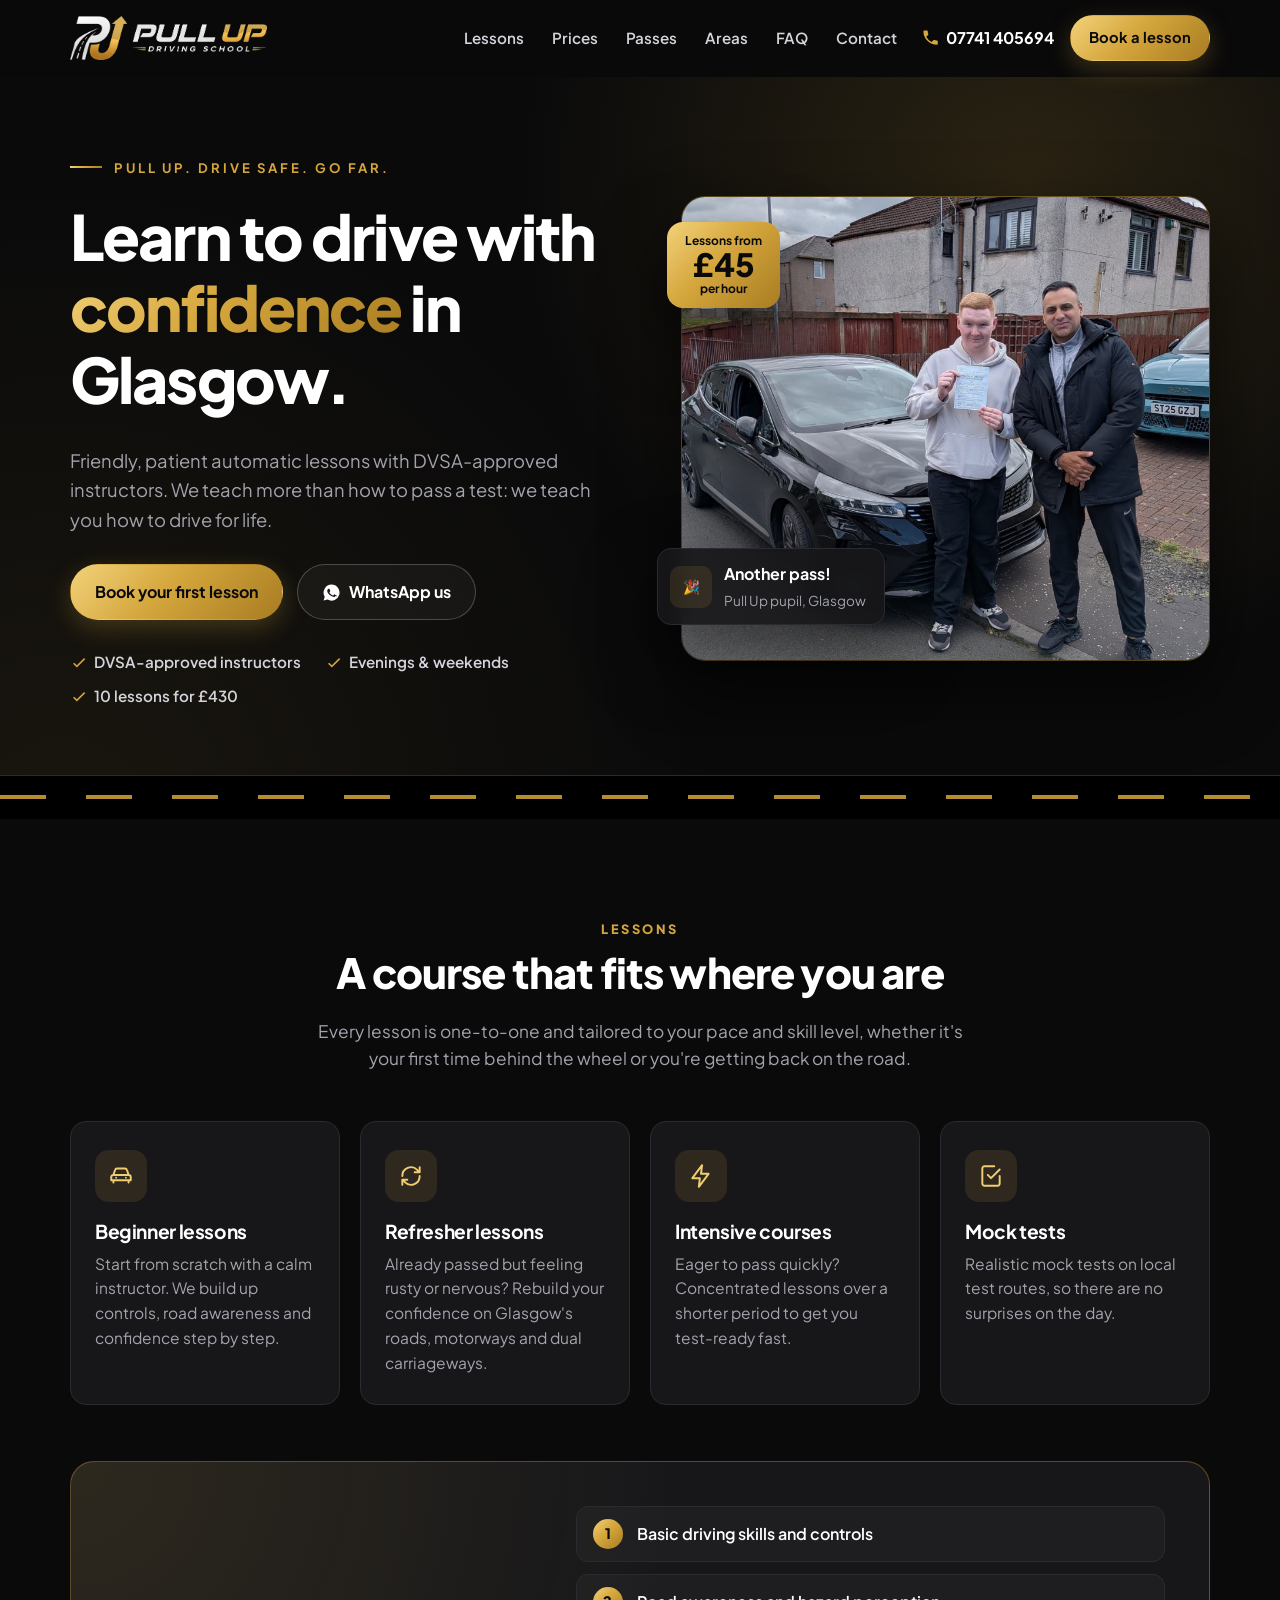
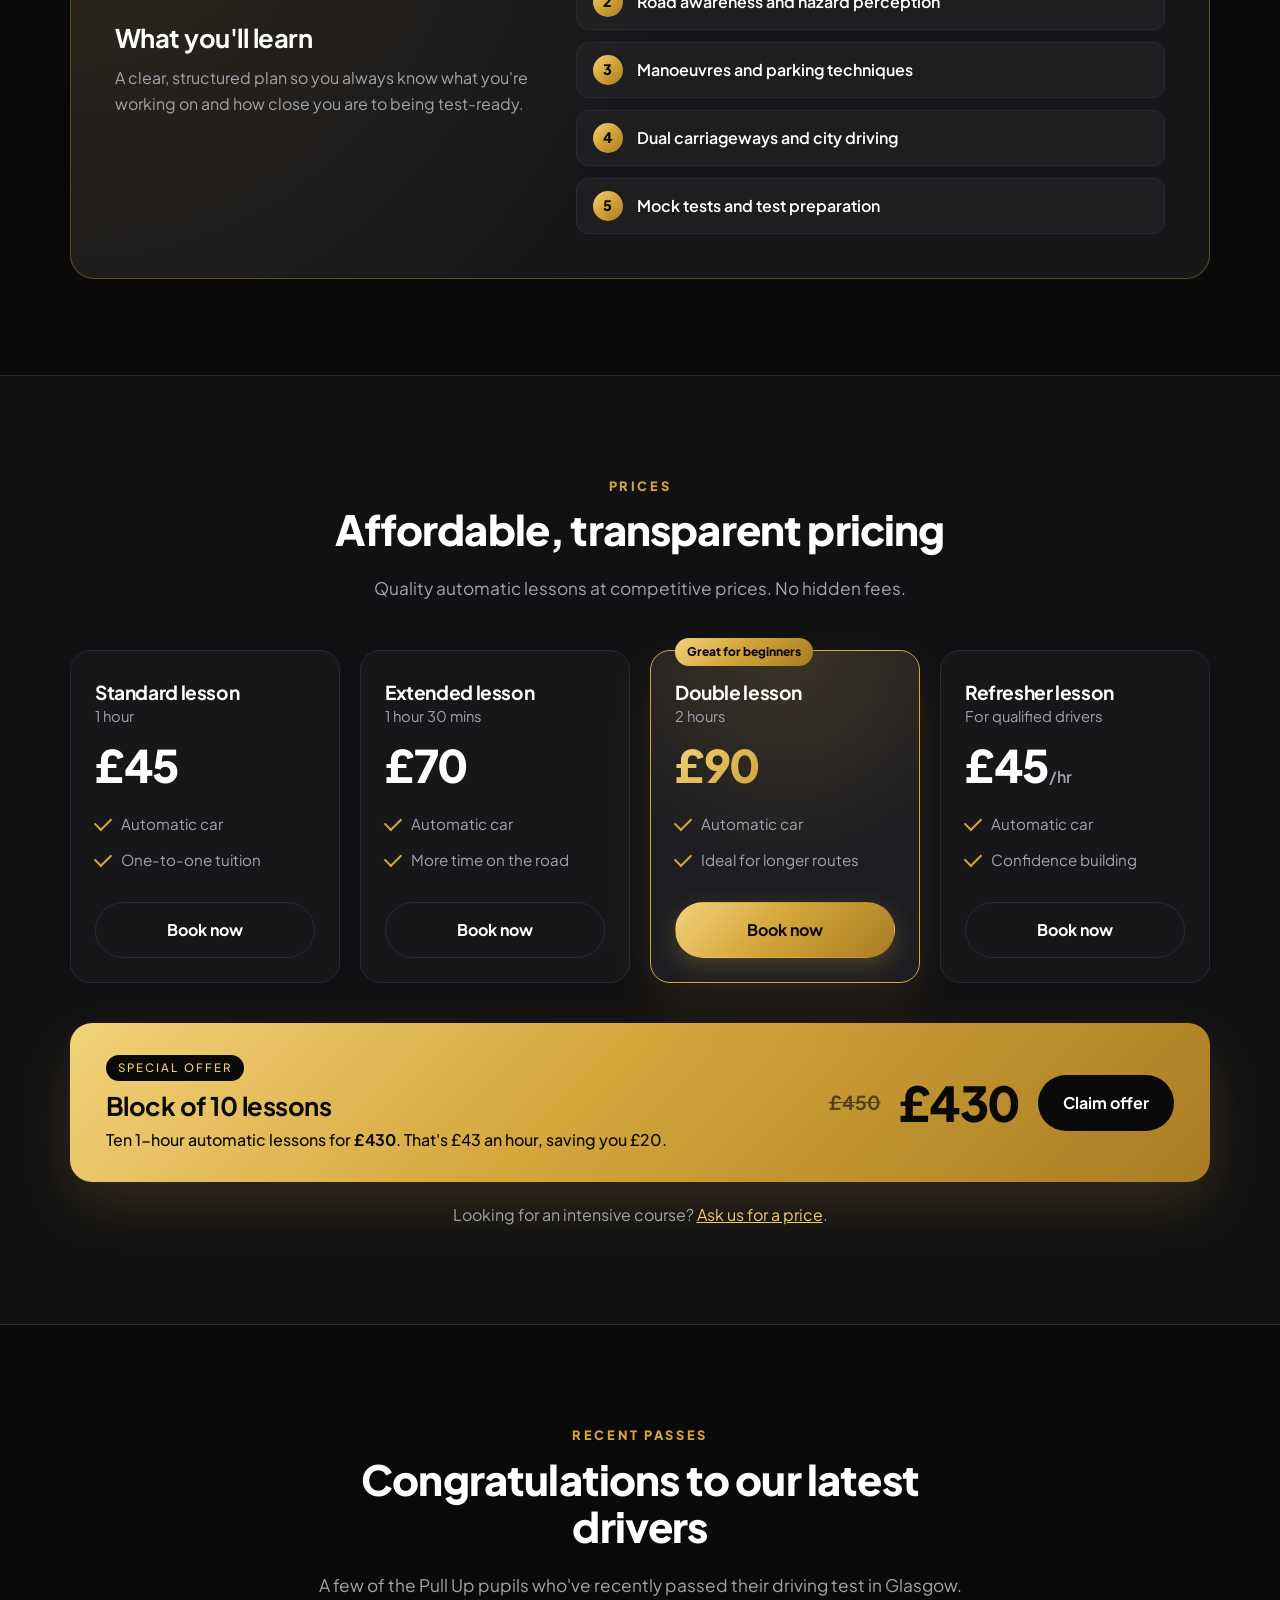
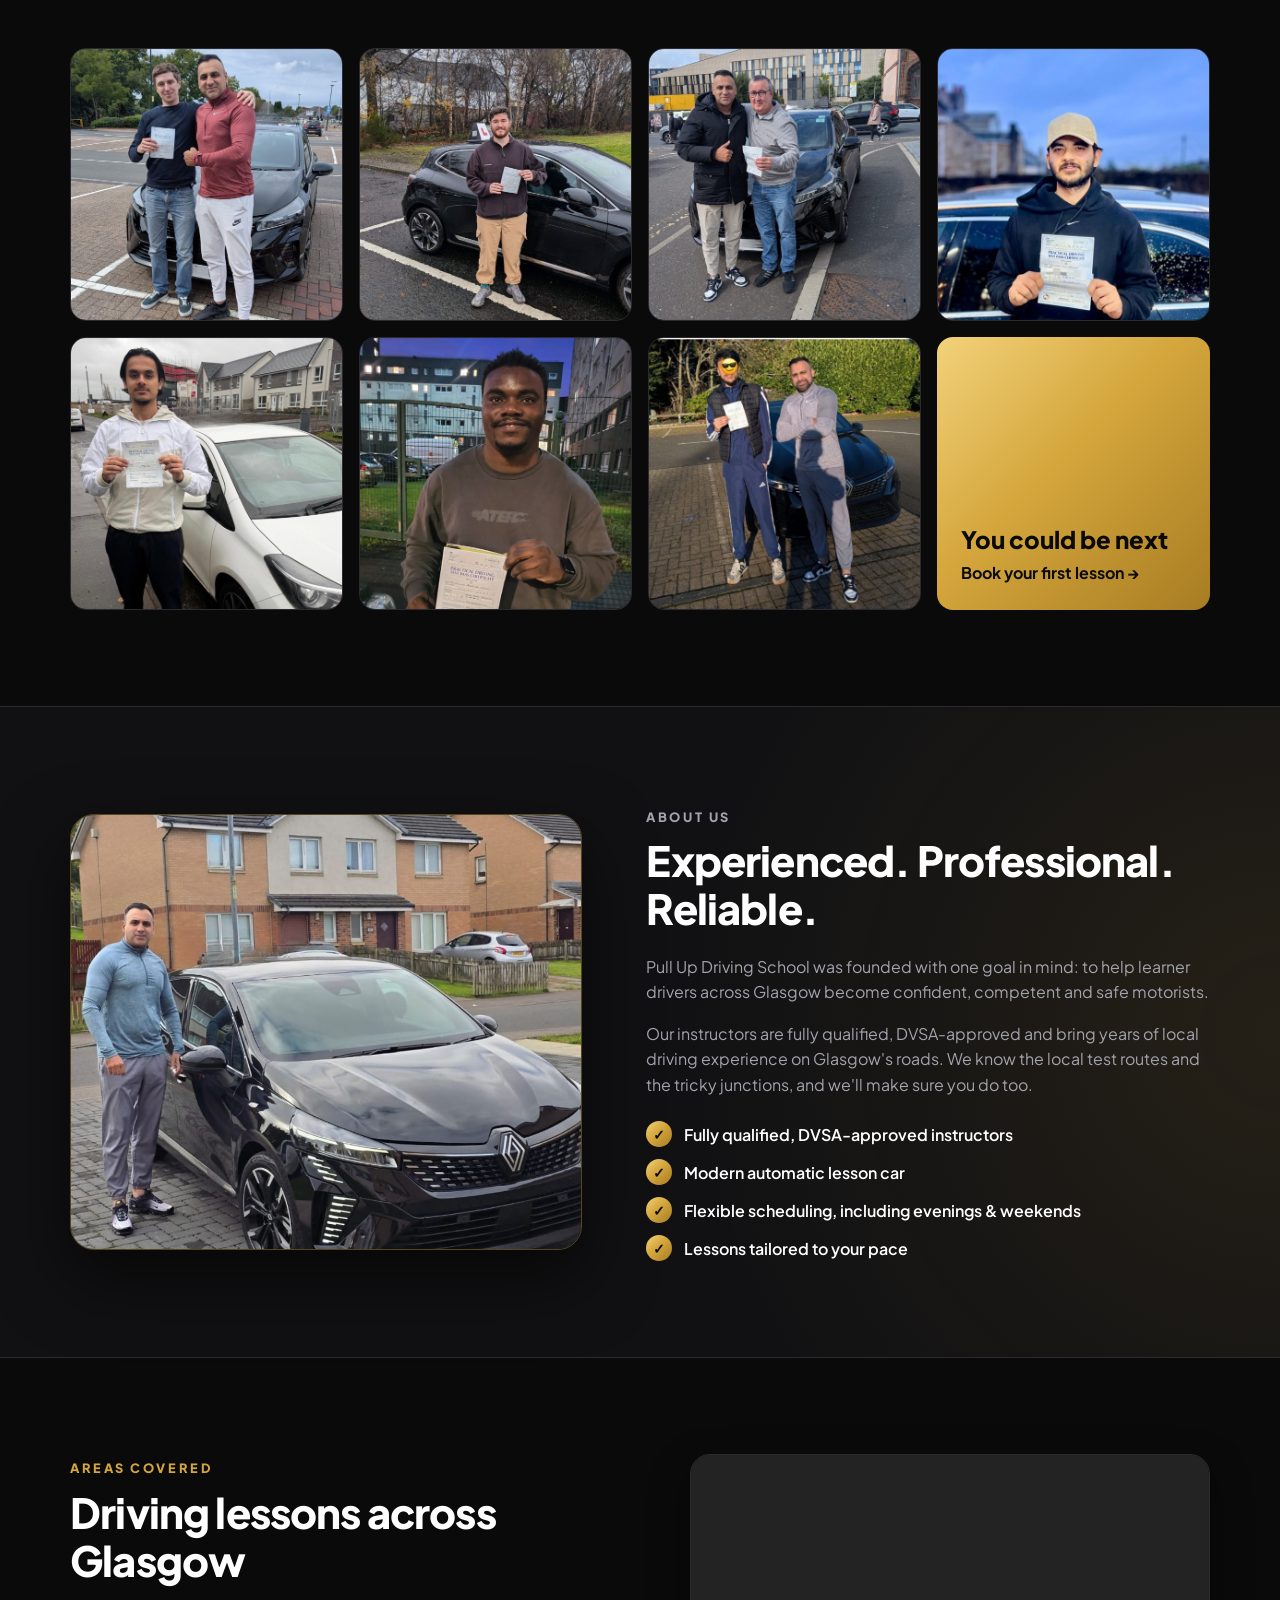
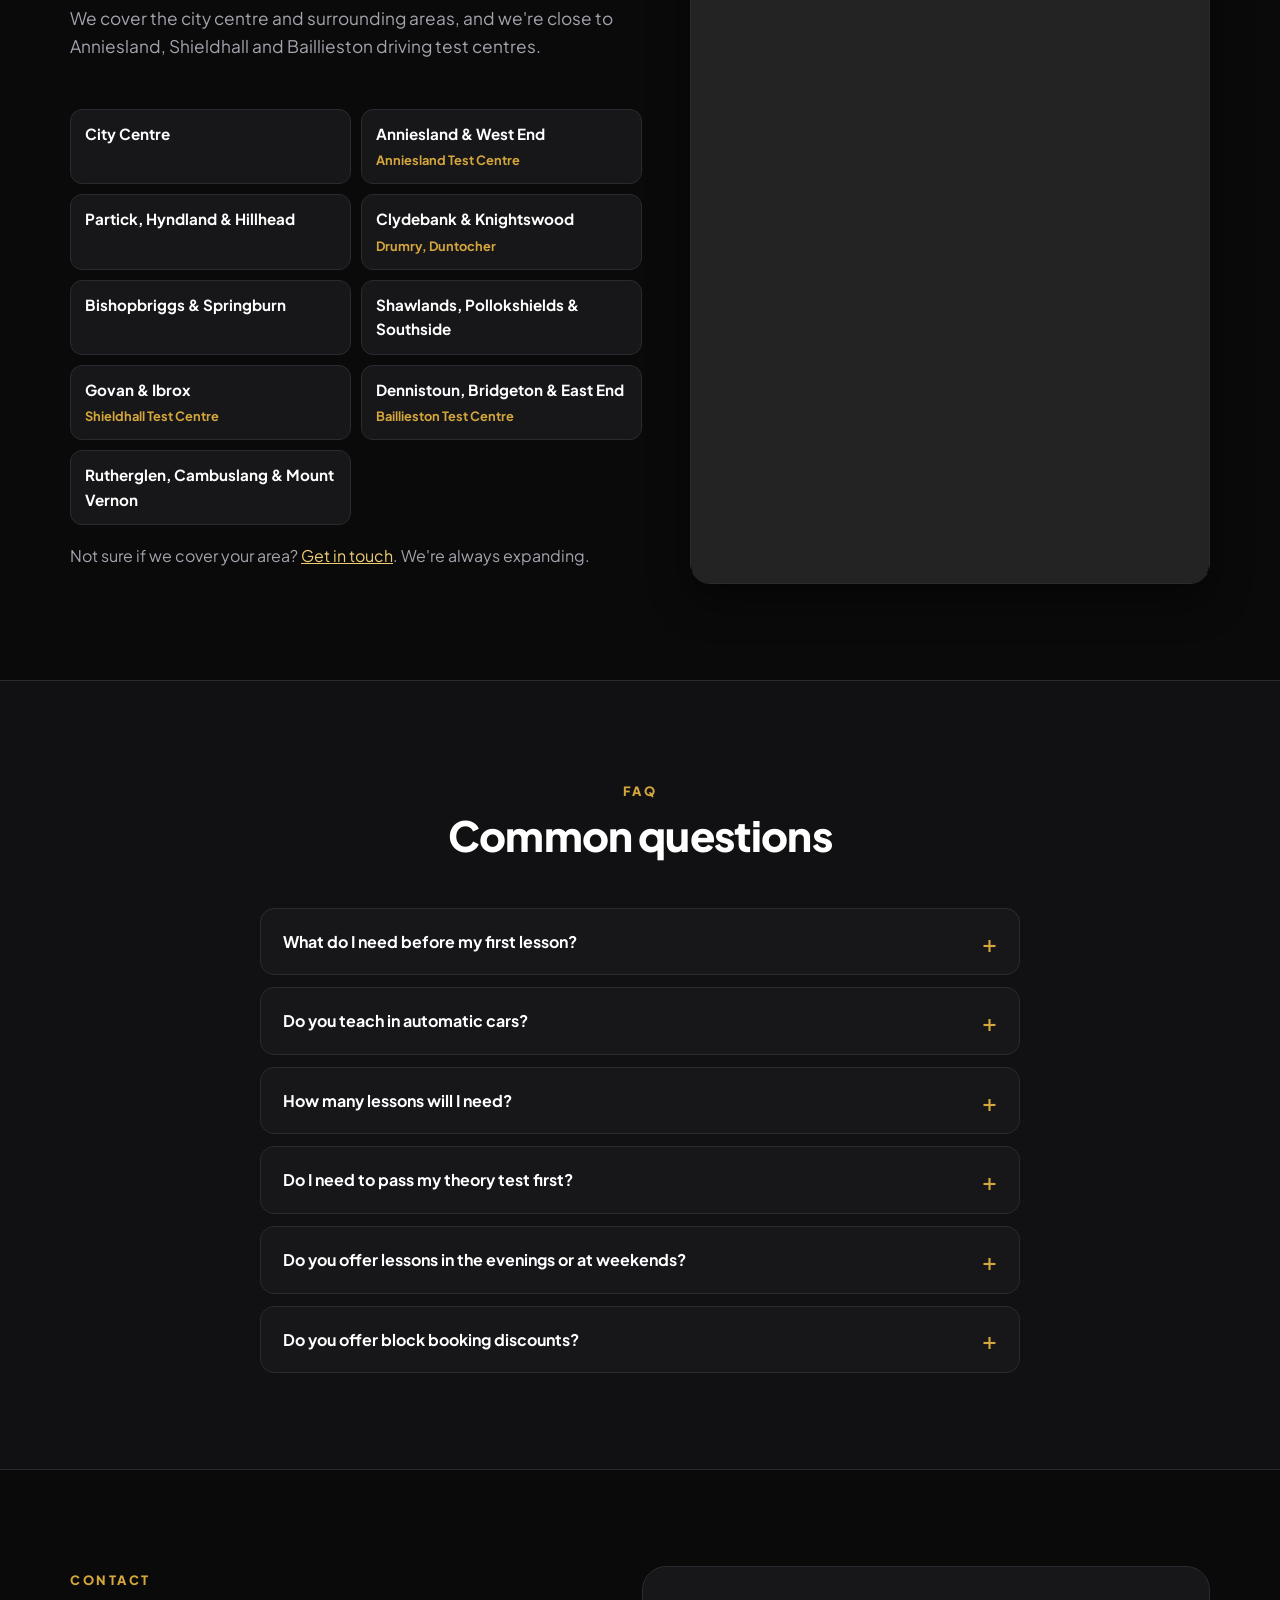
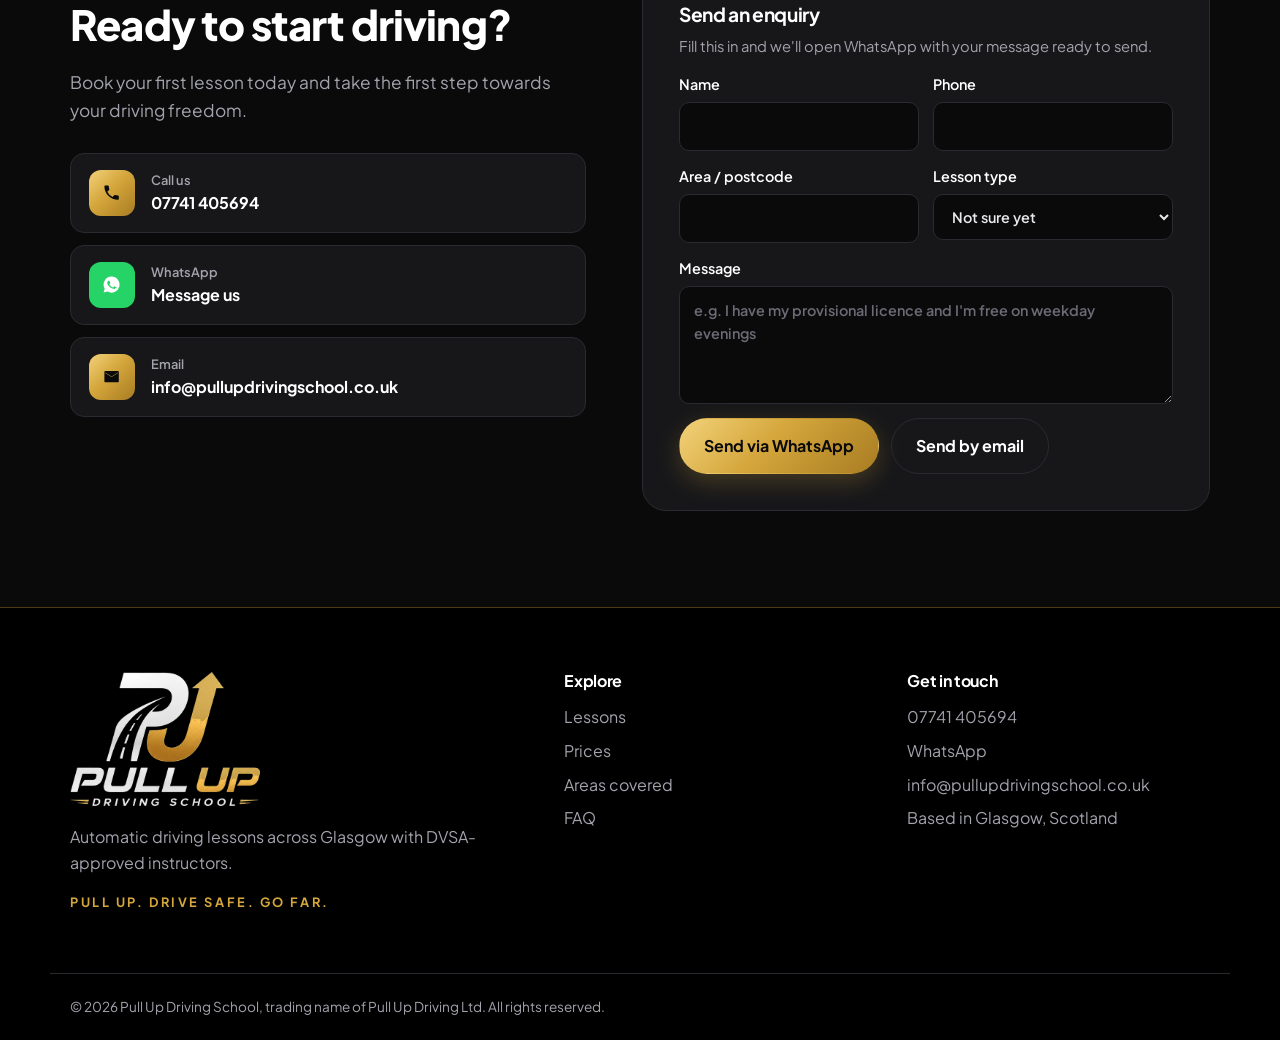
==== commit 1ebb591a: "Refresher lesson £45; move price badge off instructor's face Co-Authored-By: Claude Opus 5.5 <norepl" ====
--- a/index.html
+++ b/index.html
@@ -195,7 +195,7 @@
           <article class="price-card">
             <h3>Refresher lesson</h3>
             <p class="duration">For qualified drivers</p>
-            <p class="price">£50<span>/hr</span></p>
+            <p class="price">£45<span>/hr</span></p>
             <ul>
               <li>Automatic car</li>
               <li>Confidence building</li>
--- a/styles.css
+++ b/styles.css
@@ -131,7 +131,7 @@
 .hero-badge-icon { width: 42px; height: 42px; display: grid; place-items: center; background: var(--gold-tint); border-radius: 10px; font-size: 1.3rem; }
 .hero-badge strong { display: block; color: var(--white); }
 .hero-badge span { font-size: .85rem; color: var(--muted); }
-.hero-price { position: absolute; right: -14px; top: 26px; background: var(--gold-grad); color: var(--bg); border-radius: 16px; padding: 12px 18px; text-align: center; box-shadow: var(--shadow-lg); line-height: 1.1; }
+.hero-price { position: absolute; left: -14px; top: 26px; background: var(--gold-grad); color: var(--bg); border-radius: 16px; padding: 12px 18px; text-align: center; box-shadow: var(--shadow-lg); line-height: 1.1; }
 .hero-price span { display: block; font-size: .75rem; font-weight: 700; }
 .hero-price strong { display: block; font-size: 2rem; font-weight: 800; }
 
@@ -293,7 +293,7 @@
   .hero-inner, .about, .areas, .contact, .learn { grid-template-columns: 1fr; }
   .hero-media { max-width: 560px; }
   .hero-badge { left: 12px; bottom: 16px; }
-  .hero-price { right: 12px; top: 12px; }
+  .hero-price { left: 12px; top: 12px; }
   .about { gap: 40px; }
   .map { position: static; min-height: 320px; }
   .map iframe { min-height: 320px; }
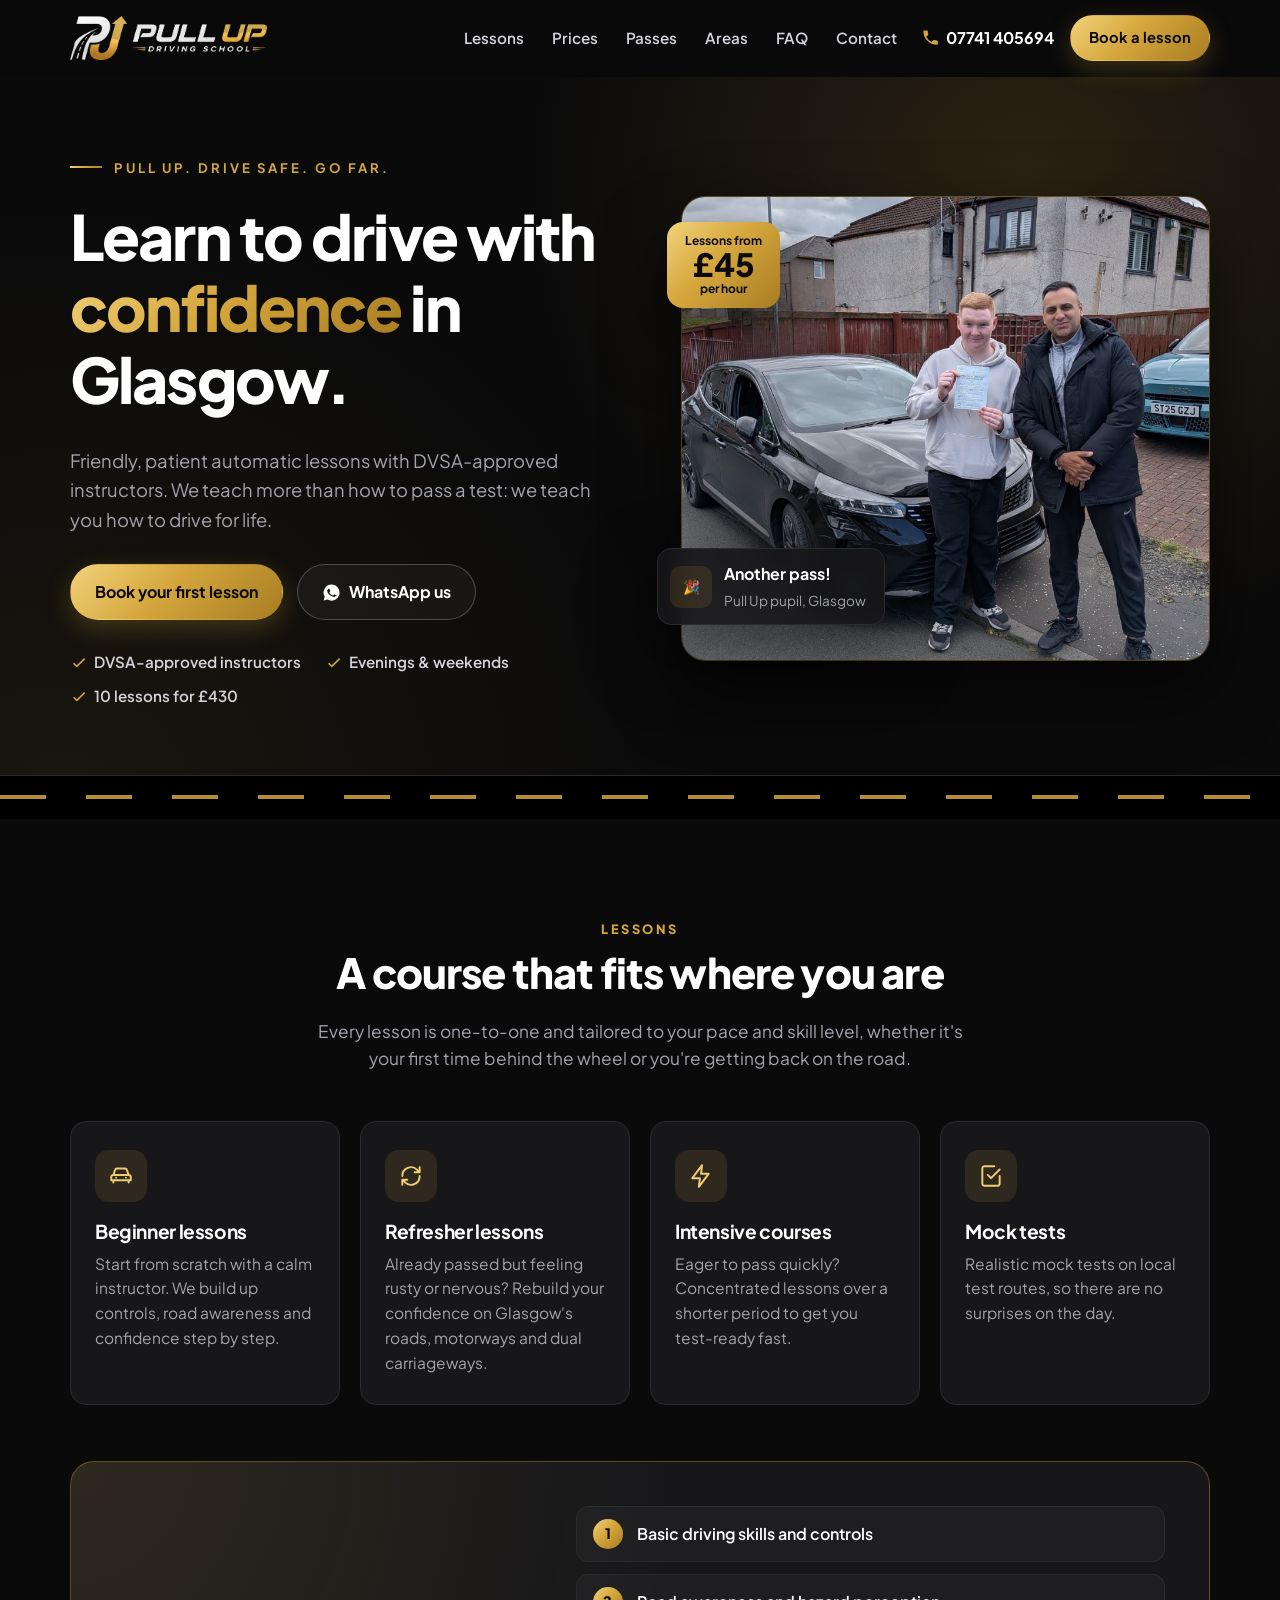
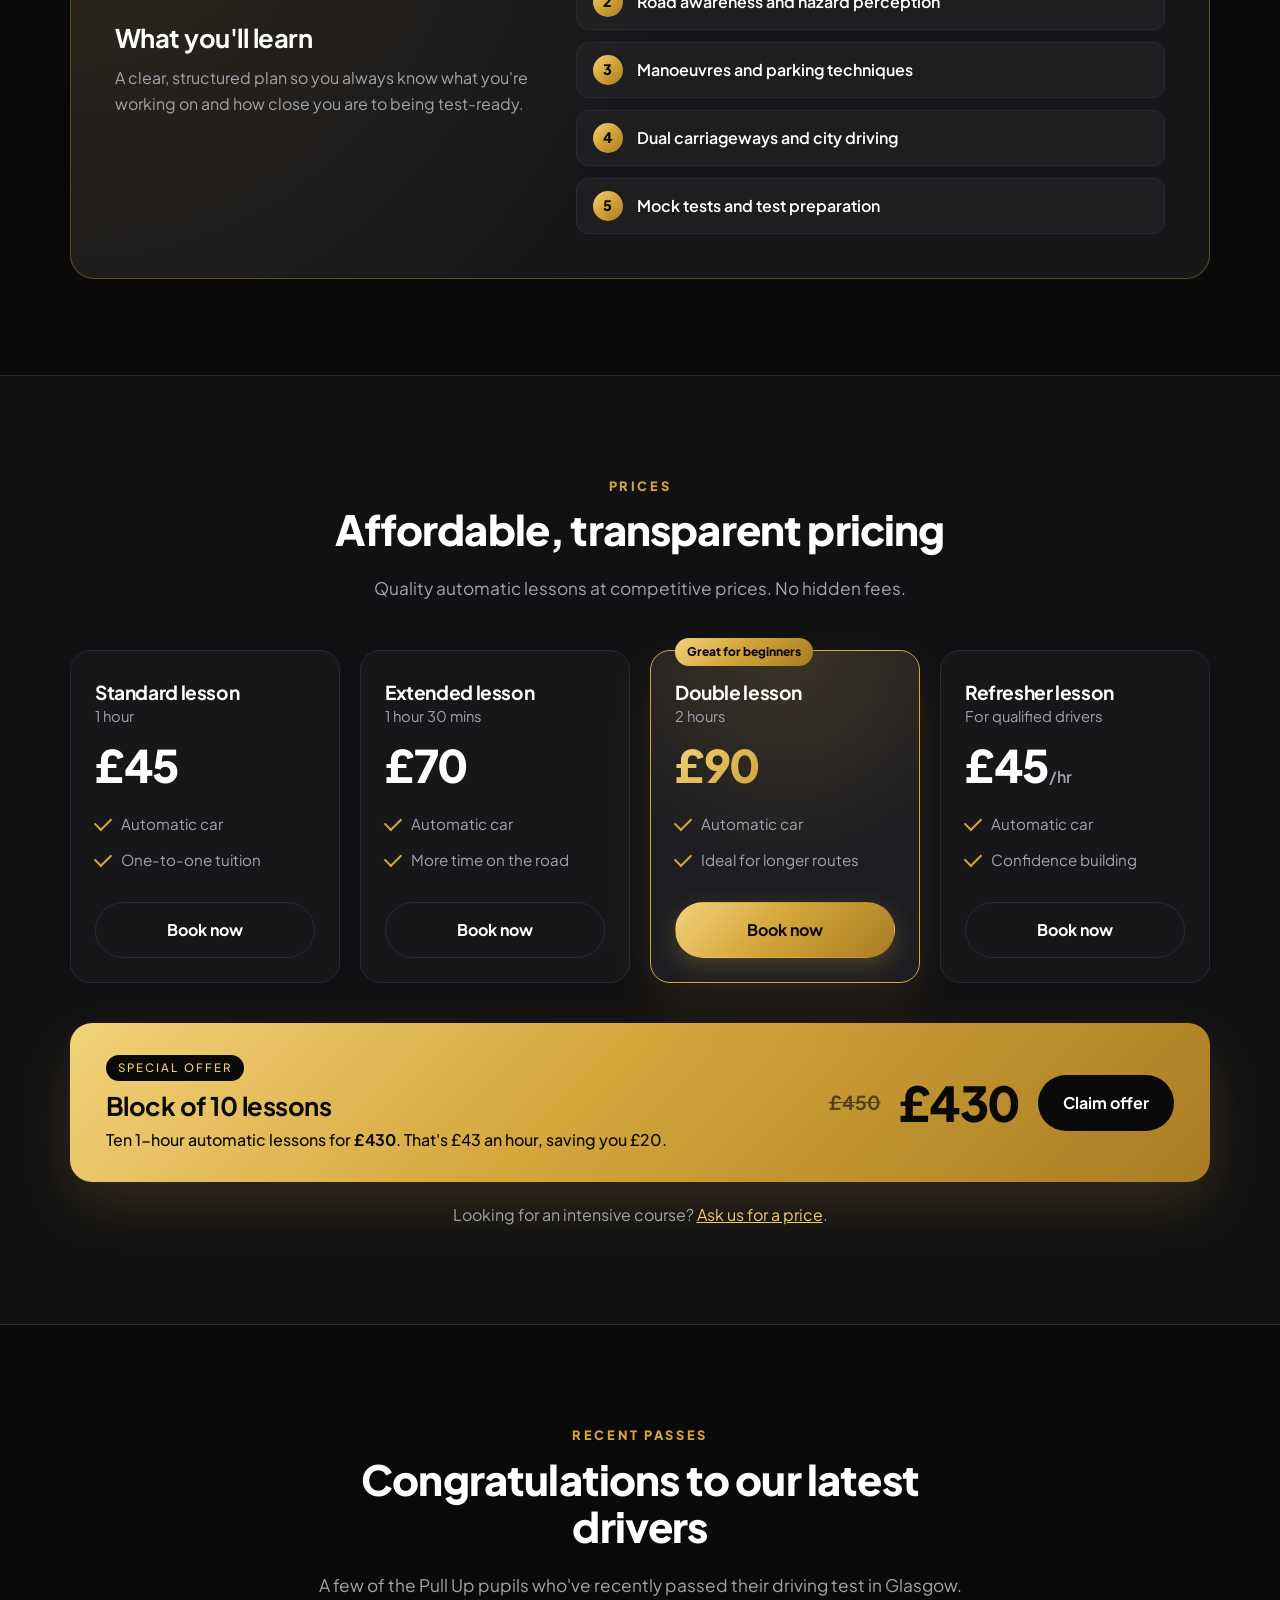
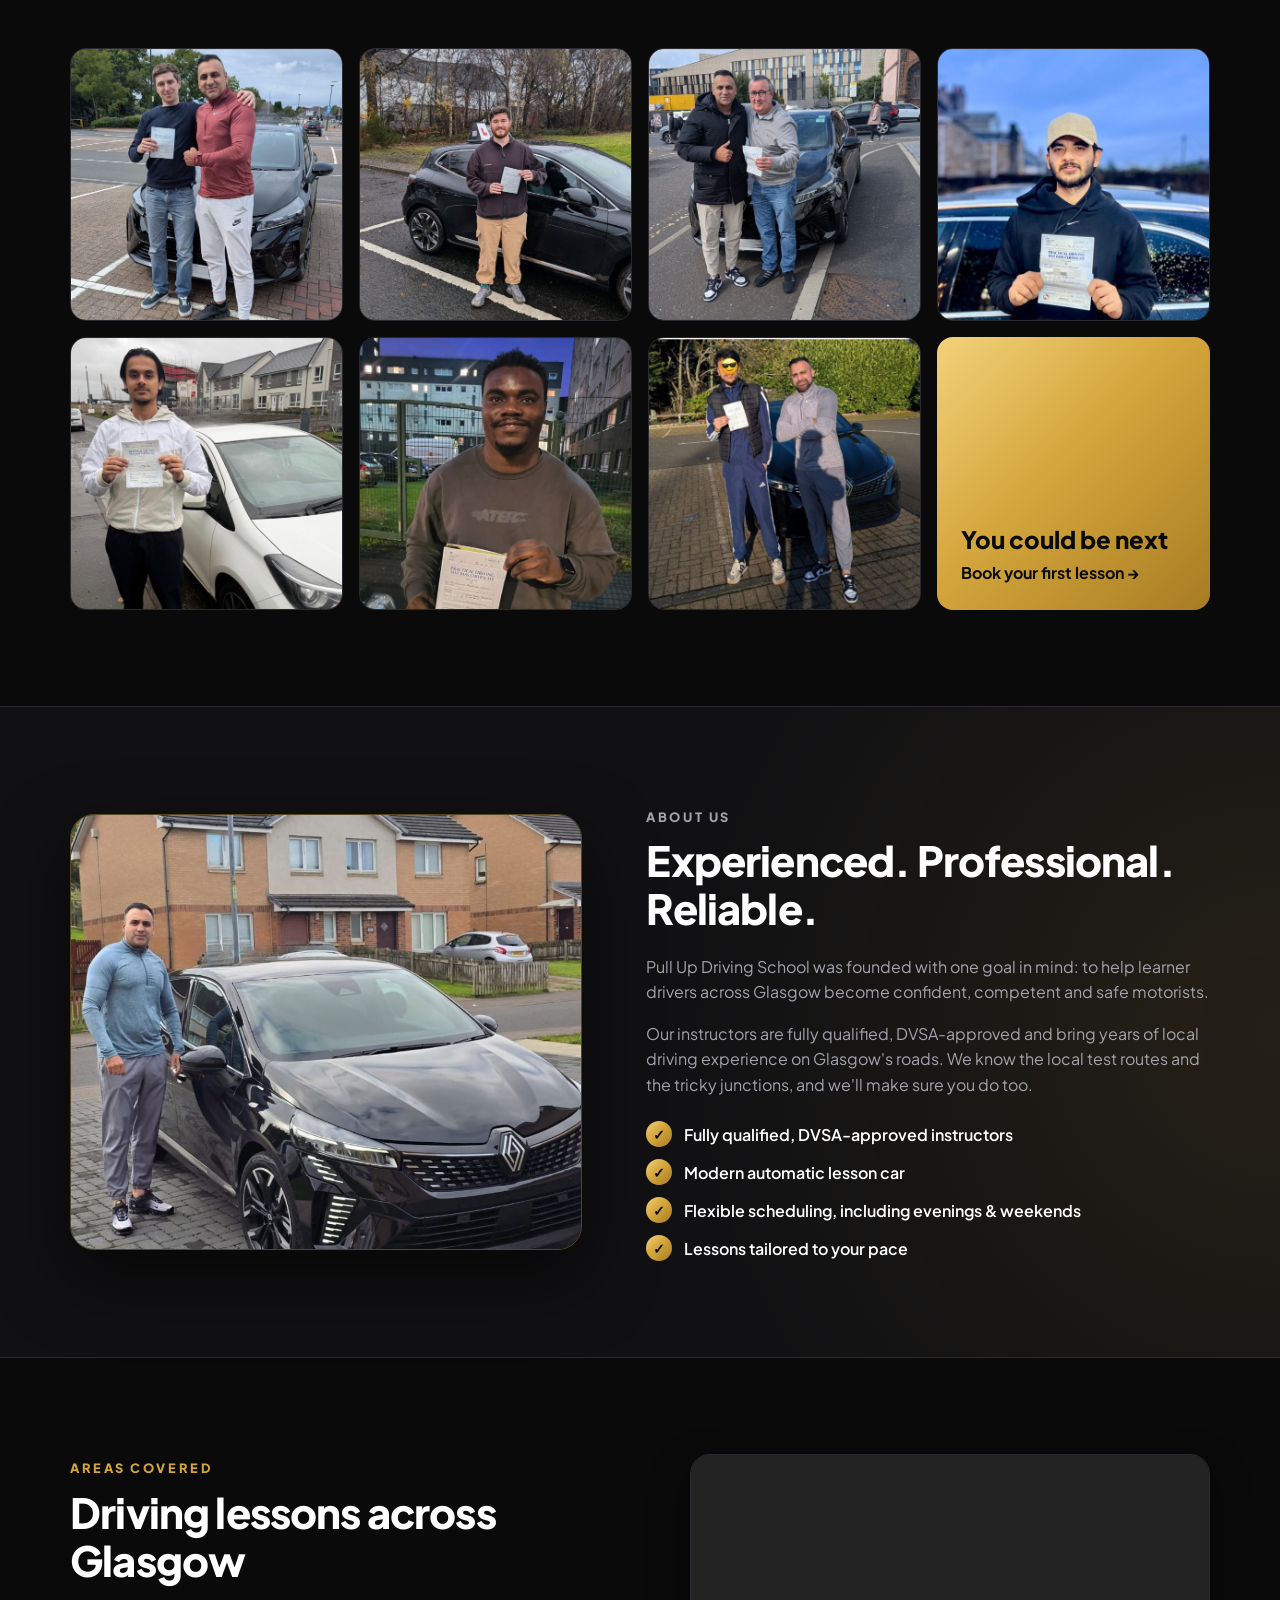
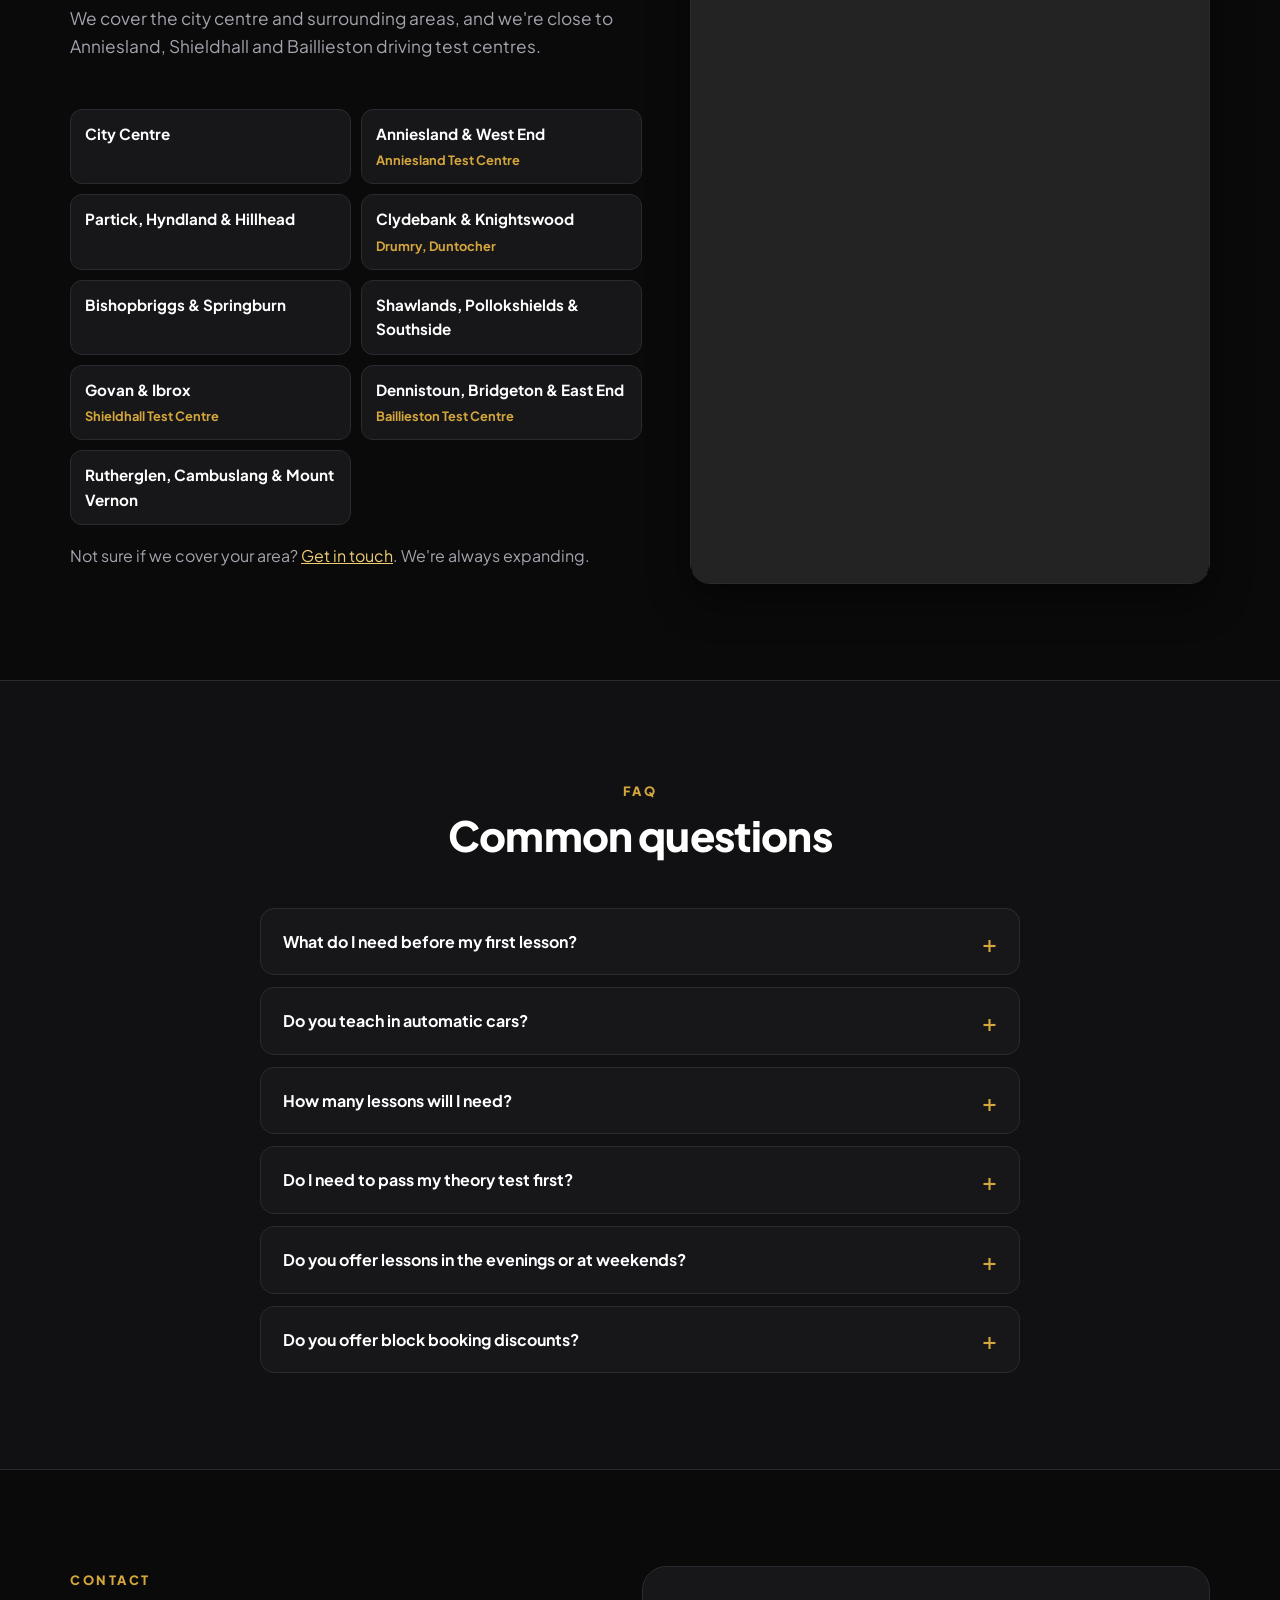
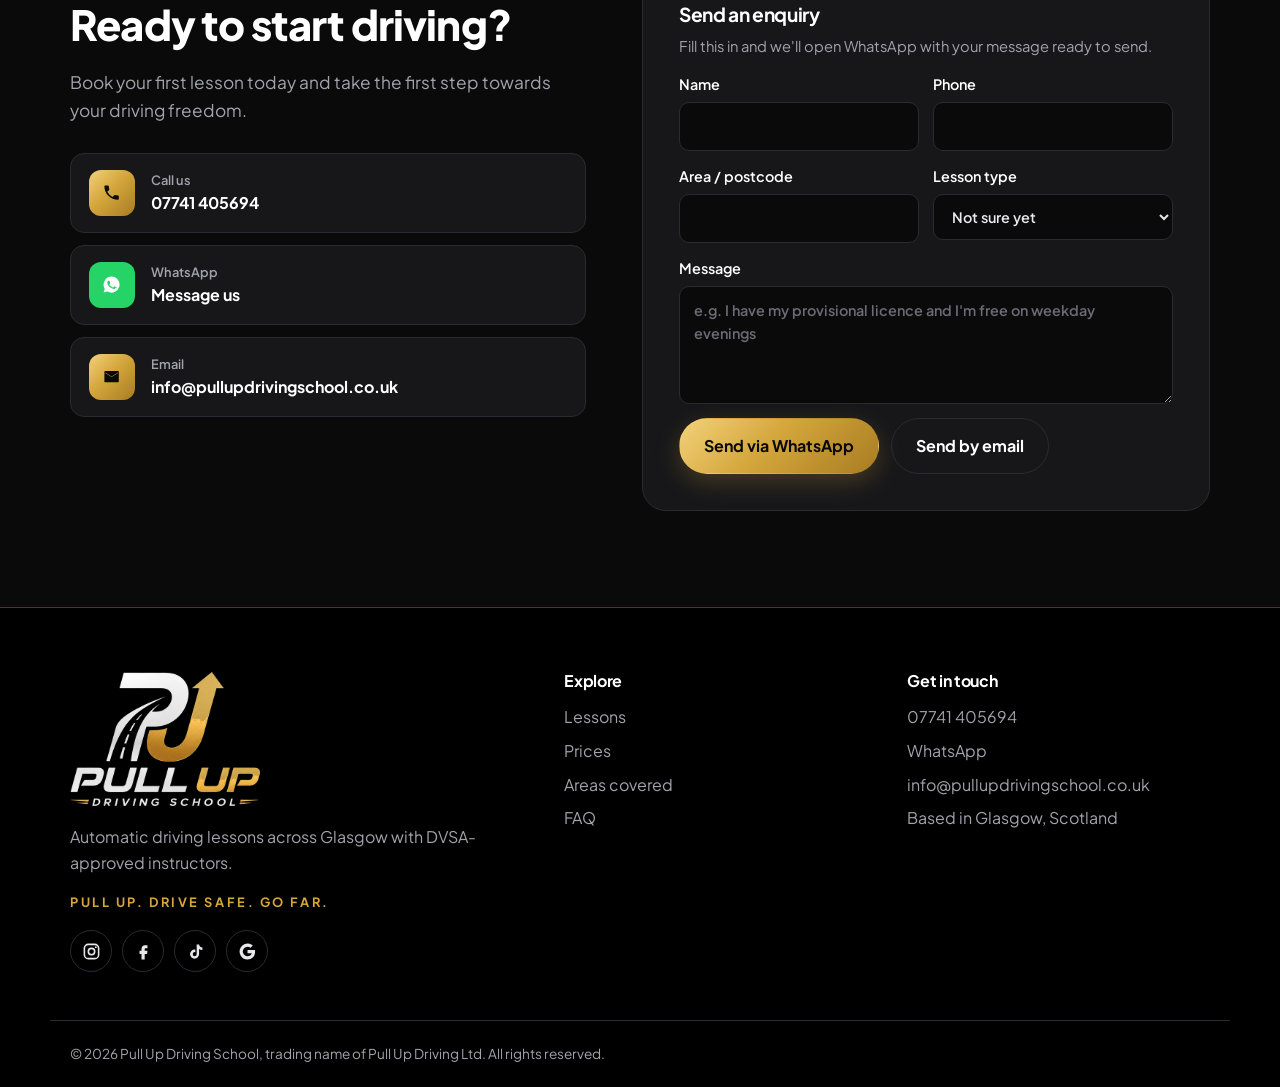
==== commit 1fff6d27: "Add placeholder social media links to footer Co-Authored-By: Claude Opus 5.5 <noreply@anthropic.com>" ====
--- a/index.html
+++ b/index.html
@@ -389,6 +389,21 @@
         <img class="footer-logo" src="images/logo-stacked.png" alt="Pull Up Driving School" width="520" height="368">
         <p>Automatic driving lessons across Glasgow with DVSA-approved instructors.</p>
         <p class="footer-tagline">Pull Up. Drive safe. Go far.</p>
+        <!-- TODO: placeholder links. Replace each href="#" with his real profile URLs. -->
+        <div class="socials">
+          <a href="#" aria-label="Pull Up Driving School on Instagram">
+            <svg class="icon-stroke" viewBox="0 0 24 24" aria-hidden="true"><rect x="3" y="3" width="18" height="18" rx="5"/><circle cx="12" cy="12" r="4"/><circle cx="17.5" cy="6.5" r="1.2" class="dot"/></svg>
+          </a>
+          <a href="#" aria-label="Pull Up Driving School on Facebook">
+            <svg viewBox="0 0 24 24" aria-hidden="true"><path d="M14 8h3V4h-3c-2.8 0-4.5 1.9-4.5 4.6V11H7v4h2.5v7h4v-7h3l.5-4h-3.5V8.9c0-.6.4-.9 1-.9Z"/></svg>
+          </a>
+          <a href="#" aria-label="Pull Up Driving School on TikTok">
+            <svg viewBox="0 0 24 24" aria-hidden="true"><path d="M16.5 3c.4 2.3 1.9 3.8 4.2 4v3.2c-1.6 0-3-.5-4.2-1.3v6.4a5.7 5.7 0 1 1-5.7-5.7c.3 0 .7 0 1 .1v3.3a2.5 2.5 0 1 0 1.7 2.3V3h3Z"/></svg>
+          </a>
+          <a href="#" aria-label="Pull Up Driving School reviews on Google">
+            <svg viewBox="0 0 24 24" aria-hidden="true"><path d="M21.6 12.2c0-.7-.1-1.4-.2-2H12v3.9h5.4a4.6 4.6 0 0 1-2 3v2.5h3.2c1.9-1.7 3-4.3 3-7.4ZM12 22c2.7 0 5-.9 6.6-2.4l-3.2-2.5c-.9.6-2 1-3.4 1-2.6 0-4.8-1.8-5.6-4.1H3.1v2.6A10 10 0 0 0 12 22Zm-5.6-8a6 6 0 0 1 0-3.9V7.5H3.1a10 10 0 0 0 0 9l3.3-2.5ZM12 5.9c1.5 0 2.8.5 3.8 1.5l2.9-2.9A10 10 0 0 0 3.1 7.5l3.3 2.6C7.2 7.7 9.4 5.9 12 5.9Z"/></svg>
+          </a>
+        </div>
       </div>
       <div>
         <h4>Explore</h4>
--- a/styles.css
+++ b/styles.css
@@ -256,6 +256,12 @@
 .site-footer h4 { font-size: 1rem; margin-bottom: 14px; }
 .site-footer a, .footer-inner > div > span { display: block; color: var(--muted); text-decoration: none; margin-bottom: 8px; word-break: break-word; }
 .site-footer a:hover { color: var(--gold-light); }
+.socials { display: flex; gap: 10px; margin-top: 18px; }
+.site-footer .socials a { display: grid; place-items: center; width: 42px; height: 42px; margin: 0; border-radius: 50%; border: 1px solid var(--border); color: var(--text); transition: border-color .2s, color .2s, transform .2s; }
+.site-footer .socials a:hover { border-color: var(--gold); color: var(--gold-light); transform: translateY(-2px); }
+.socials svg { width: 19px; height: 19px; }
+.icon-stroke { fill: none; stroke: currentColor; stroke-width: 2; }
+.icon-stroke .dot { fill: currentColor; stroke: none; }
 .footer-legal { border-top: 1px solid var(--border); margin-top: 48px; padding: 22px 20px; font-size: .85rem; }
 .footer-legal p { margin: 0; }
 
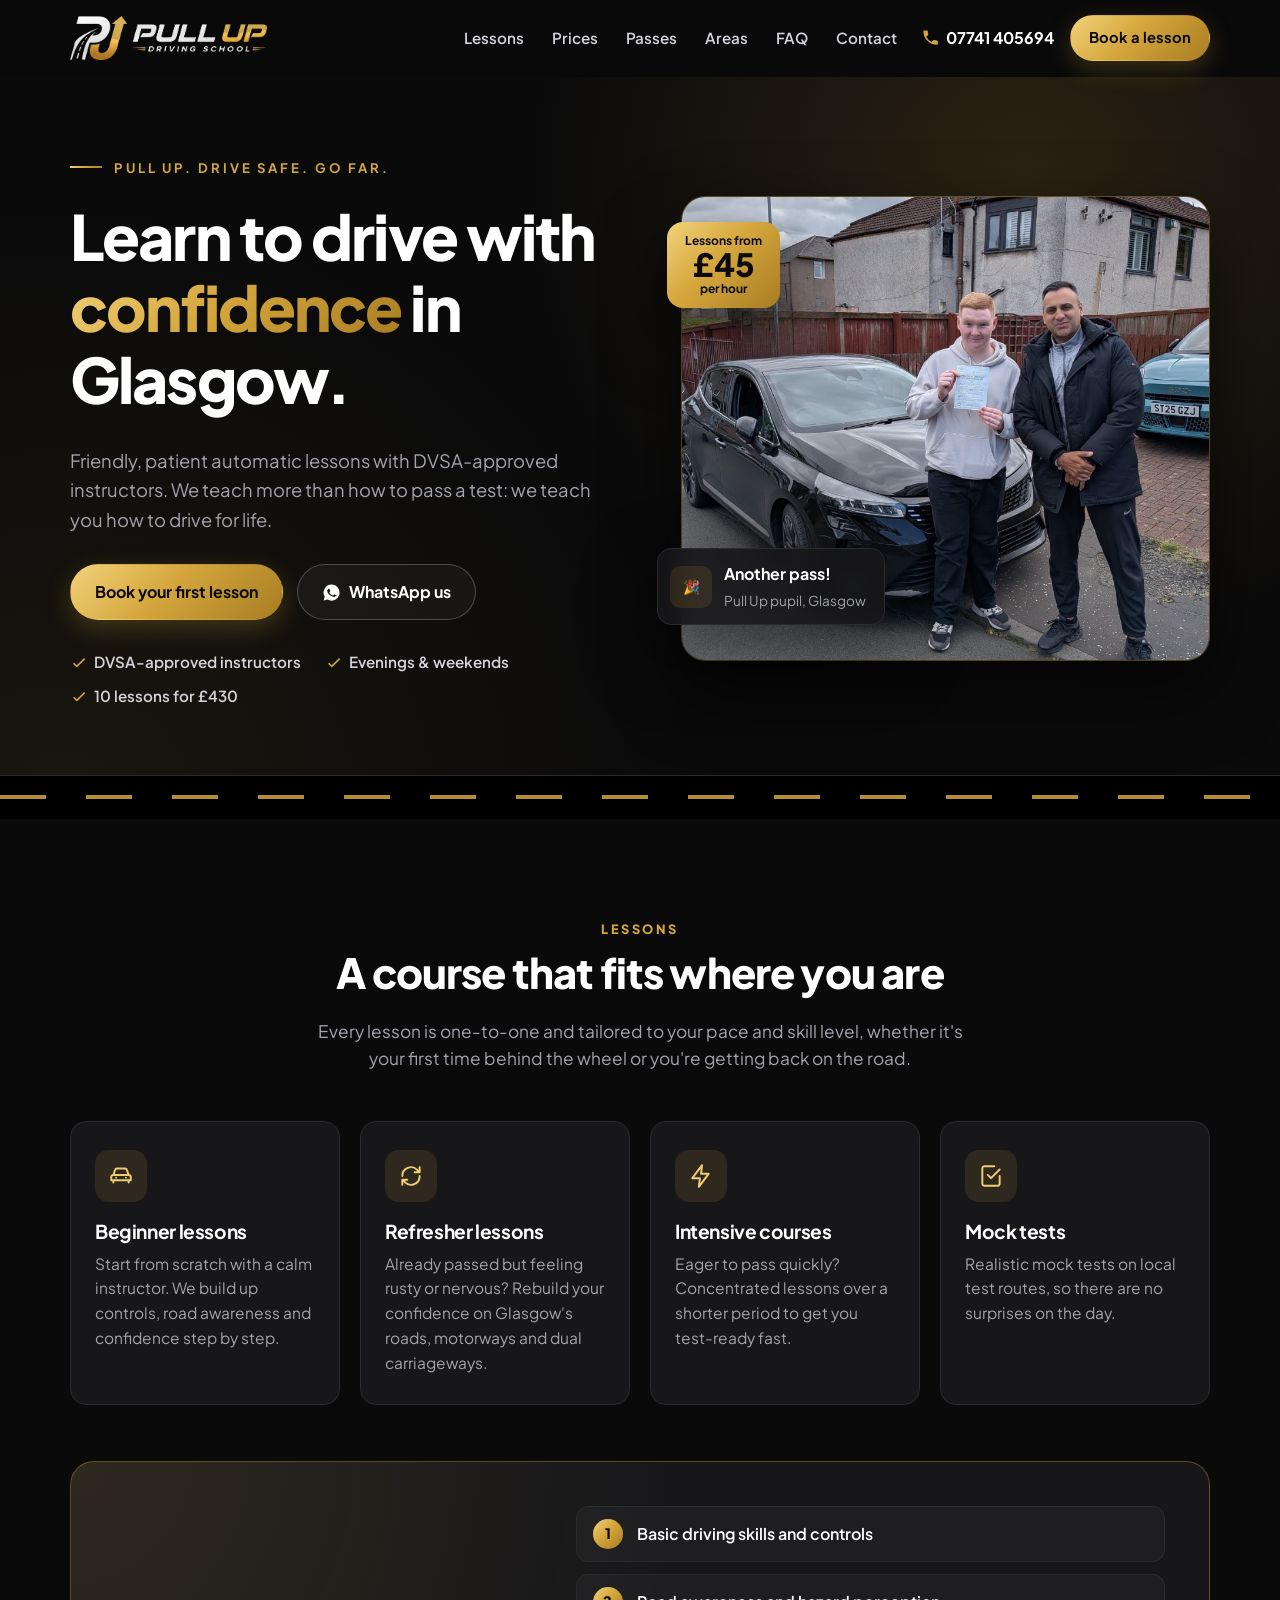
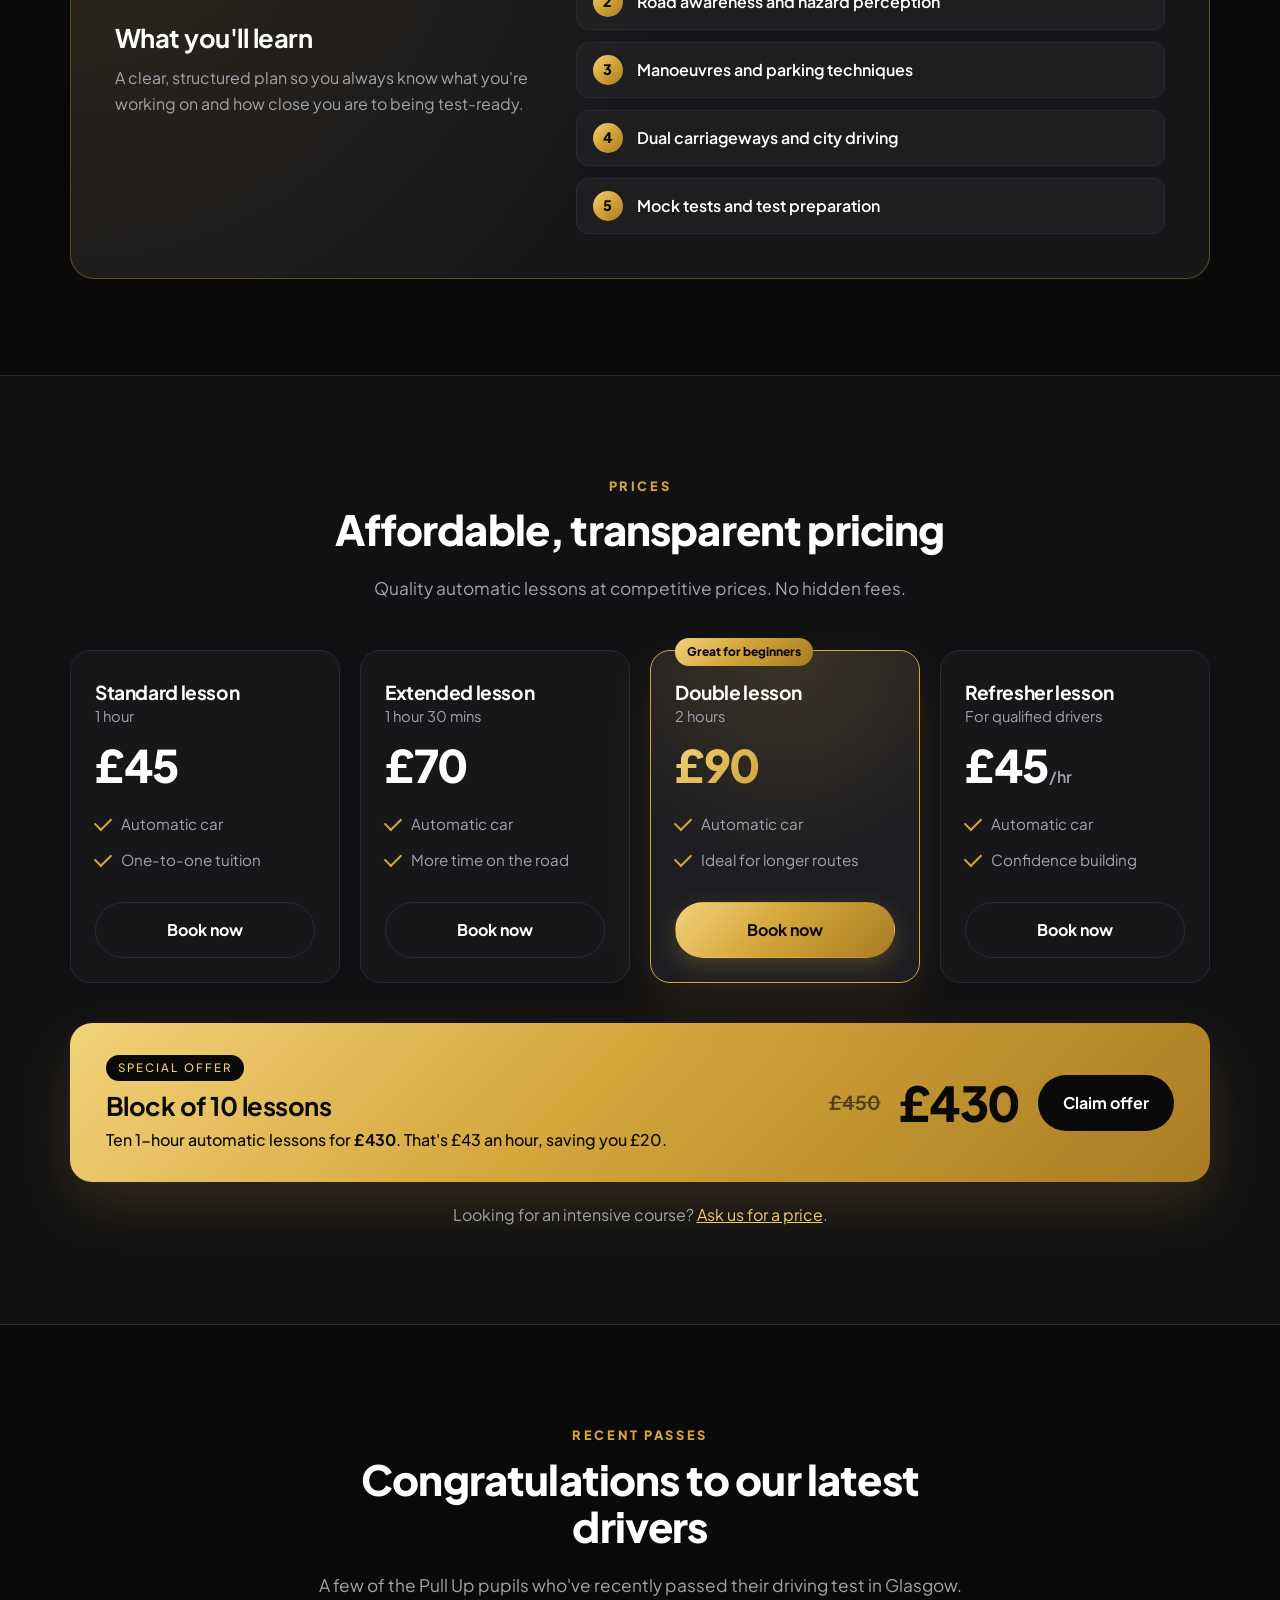
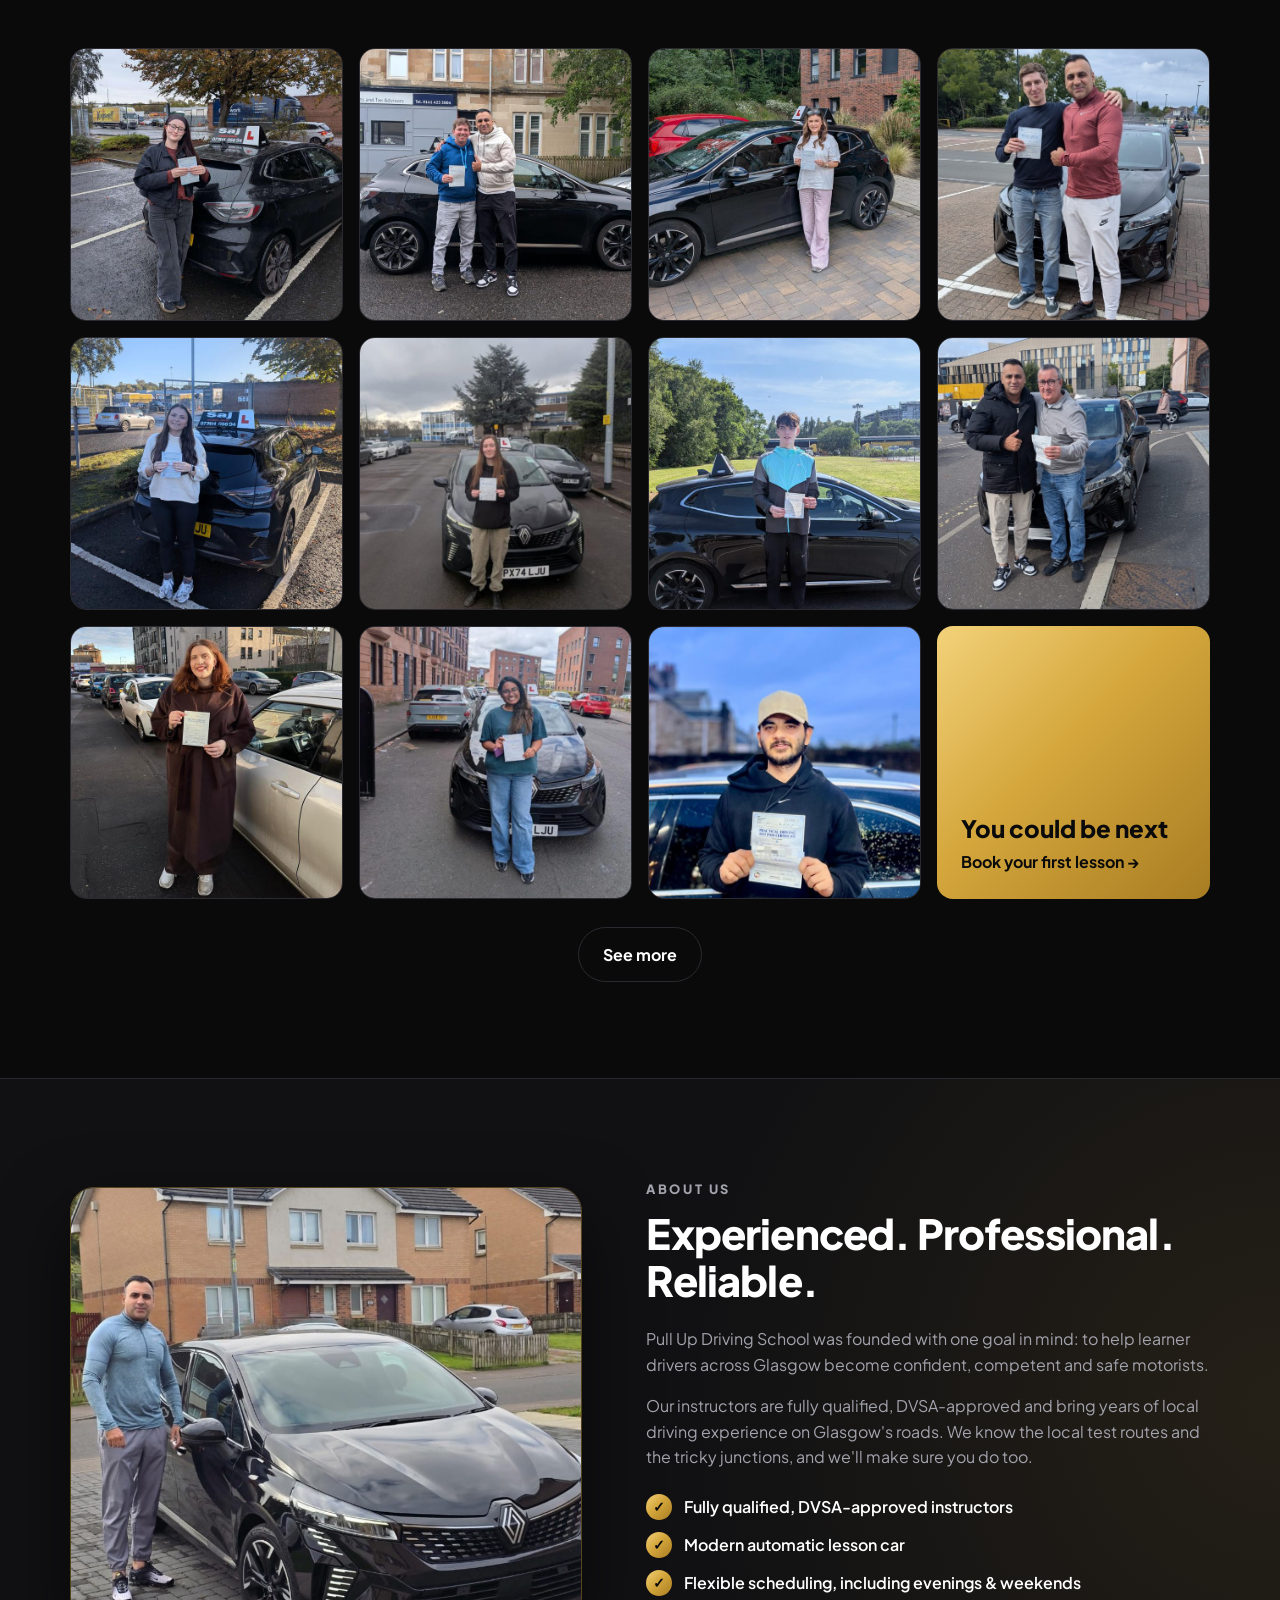
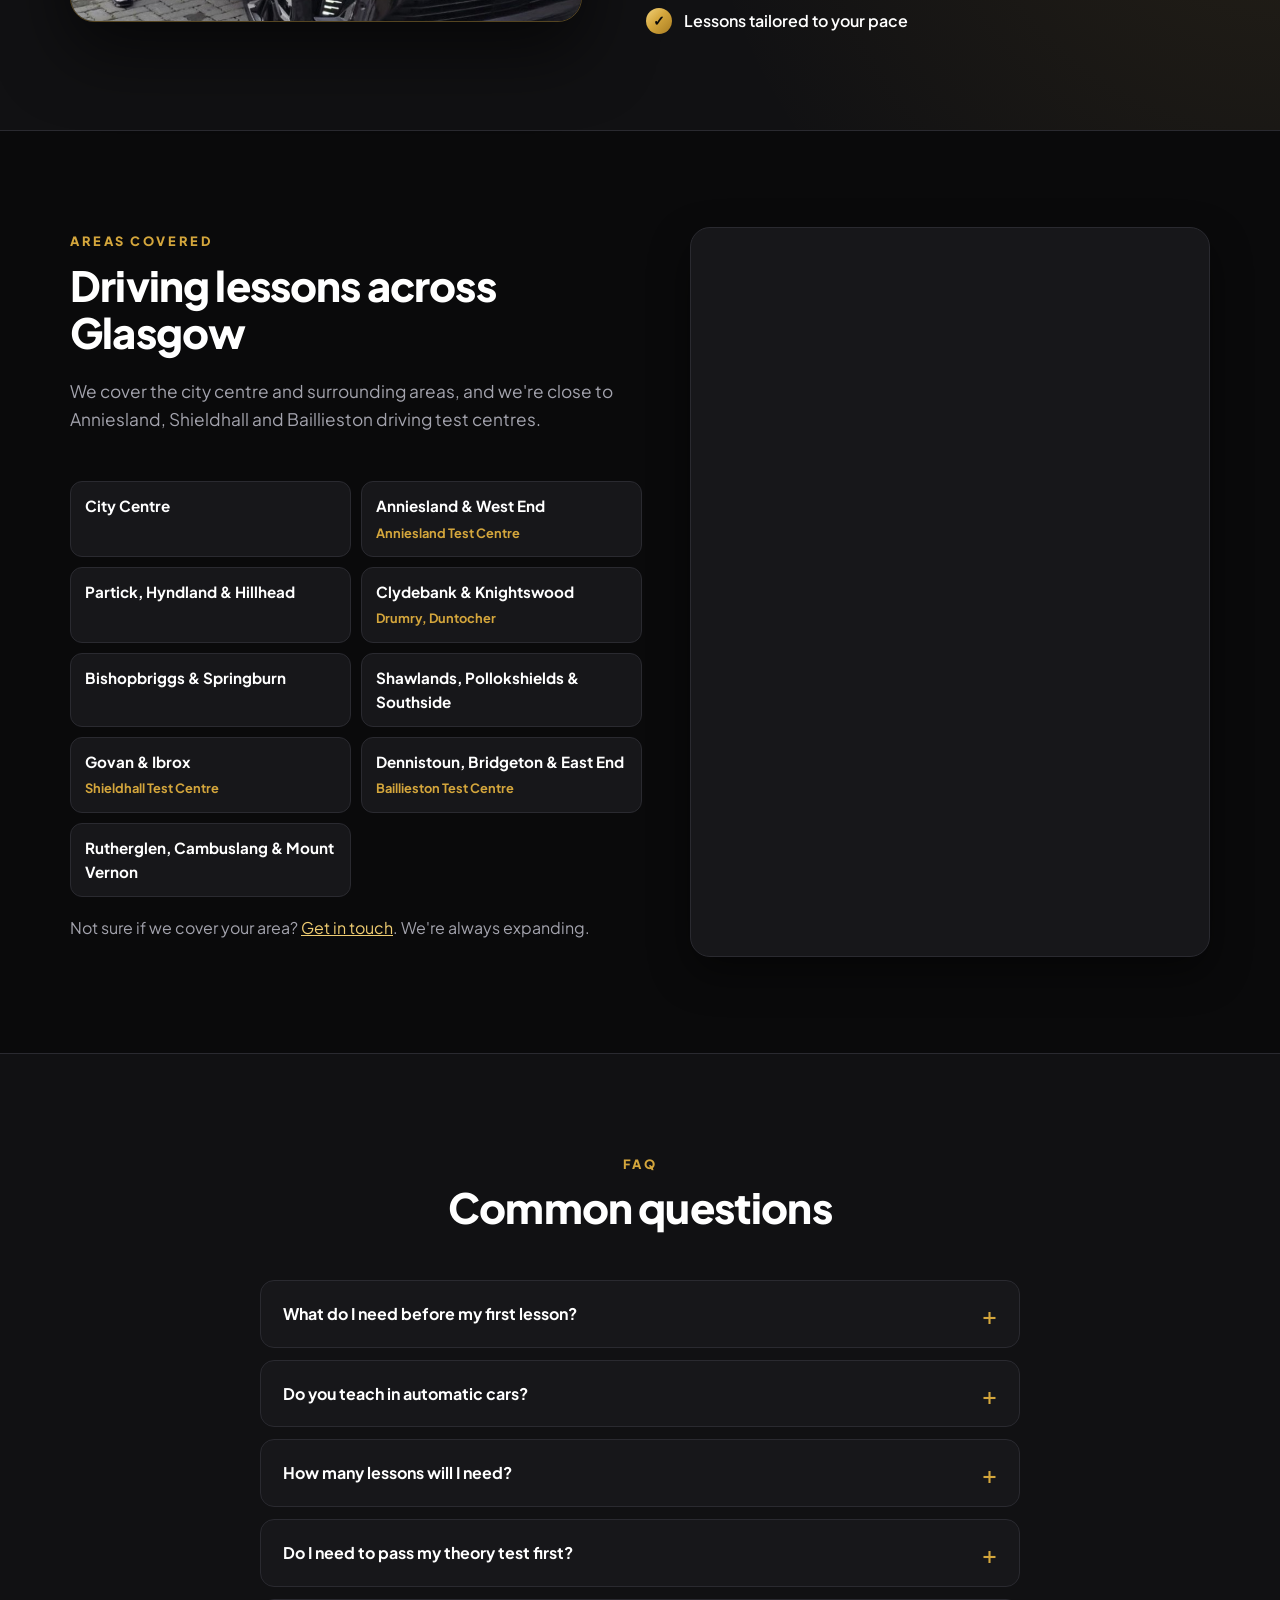
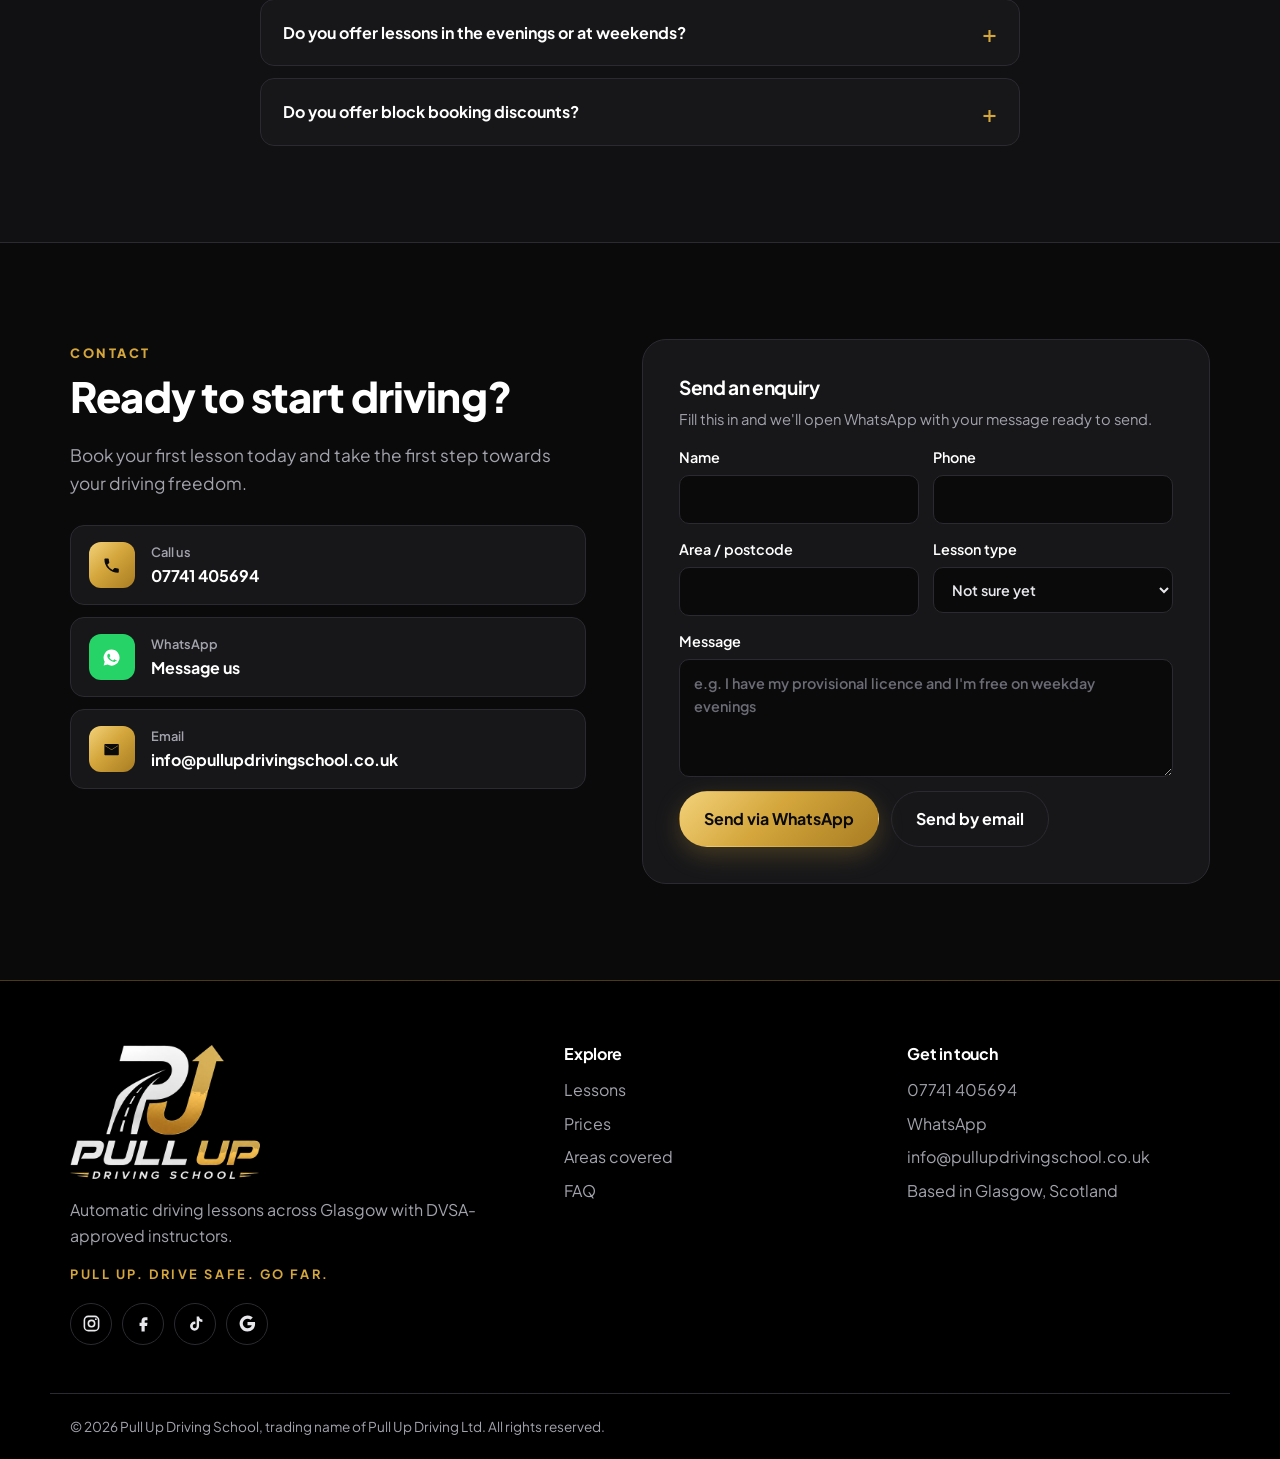
==== commit 48e09bc0: "Add 14 more pass photos with a See more toggle Co-Authored-By: Claude Opus 5.5 <noreply@anthropic.co" ====
--- a/index.html
+++ b/index.html
@@ -227,18 +227,35 @@
           <h2>Congratulations to our latest drivers</h2>
           <p class="section-sub">A few of the Pull Up pupils who've recently passed their driving test in Glasgow.</p>
         </div>
-        <div class="pass-grid">
+        <div class="pass-grid" id="pass-grid">
+          <figure><img src="images/pass-8.jpg" alt="Pupil with pass certificate beside the Pull Up car" loading="lazy" width="640" height="640"></figure>
+          <figure><img src="images/pass-9.jpg" alt="Pupil and instructor with pass certificate" loading="lazy" width="640" height="640"></figure>
+          <figure><img src="images/pass-10.jpg" alt="Pupil holding pass certificate after passing at Shieldhall" loading="lazy" width="640" height="640"></figure>
           <figure><img src="images/pass-1.jpg" alt="Pupil with pass certificate and instructor" loading="lazy" width="700" height="587"></figure>
+          <figure><img src="images/pass-11.jpg" alt="Pupil with pass certificate beside the Pull Up car" loading="lazy" width="640" height="640"></figure>
+          <figure><img src="images/pass-12.jpg" alt="Pupil holding pass certificate in front of the lesson car" loading="lazy" width="640" height="640"></figure>
+          <figure><img src="images/pass-13.jpg" alt="Pupil holding pass certificate beside the lesson car" loading="lazy" width="640" height="640"></figure>
+          <figure><img src="images/pass-3.jpg" alt="Pupil and instructor celebrating a test pass" loading="lazy" width="700" height="587"></figure>
+          <figure><img src="images/pass-14.jpg" alt="Pupil holding pass certificate" loading="lazy" width="640" height="640"></figure>
+          <figure><img src="images/pass-15.jpg" alt="Pupil holding pass certificate in front of the lesson car" loading="lazy" width="640" height="640"></figure>
+          <figure><img src="images/pass-4.jpg" alt="Pupil holding pass certificate" loading="lazy" width="700" height="587"></figure>
+          <figure><img src="images/pass-16.jpg" alt="Pupil holding pass certificate beside the lesson car" loading="lazy" width="640" height="640"></figure>
+          <figure><img src="images/pass-17.jpg" alt="Pupil holding pass certificate beside the lesson car" loading="lazy" width="640" height="640"></figure>
           <figure><img src="images/pass-2.jpg" alt="Pupil holding pass certificate beside the lesson car" loading="lazy" width="700" height="587"></figure>
-          <figure><img src="images/pass-3.jpg" alt="Pupil and instructor celebrating a test pass" loading="lazy" width="700" height="587"></figure>
-          <figure><img src="images/pass-4.jpg" alt="Pupil holding pass certificate" loading="lazy" width="700" height="587"></figure>
+          <figure><img src="images/pass-18.jpg" alt="Pupil showing pass certificate from the driver's seat" loading="lazy" width="640" height="640"></figure>
           <figure><img src="images/pass-5.jpg" alt="Pupil holding pass certificate" loading="lazy" width="700" height="587"></figure>
           <figure><img src="images/pass-6.jpg" alt="Pupil holding pass certificate" loading="lazy" width="700" height="587"></figure>
           <figure><img src="images/pass-7.jpg" alt="Pupil and instructor with pass certificate" loading="lazy" width="700" height="587"></figure>
+          <figure><img src="images/pass-19.jpg" alt="Pupil holding pass certificate" loading="lazy" width="640" height="640"></figure>
+          <figure><img src="images/pass-20.jpg" alt="Pupil holding pass certificate" loading="lazy" width="640" height="640"></figure>
+          <figure><img src="images/pass-21.jpg" alt="Pupil holding pass certificate beside the lesson car" loading="lazy" width="640" height="640"></figure>
           <a class="pass-cta" href="#contact">
             <strong>You could be next</strong>
             <span>Book your first lesson →</span>
           </a>
+        </div>
+        <div class="pass-more">
+          <button type="button" class="btn btn-outline" id="pass-toggle" aria-controls="pass-grid" aria-expanded="false" hidden>See more</button>
         </div>
       </div>
     </section>
--- a/styles.css
+++ b/styles.css
@@ -195,6 +195,9 @@
 .pass-cta:hover { transform: translateY(-4px); }
 .pass-cta strong { font-size: 1.5rem; line-height: 1.15; font-weight: 800; }
 .pass-cta span { font-weight: 700; margin-top: 6px; }
+/* Collapsed gallery (set by script.js): first 11 photos + the CTA tile */
+.pass-grid.collapsed figure:nth-of-type(n+12) { display: none; }
+.pass-more { text-align: center; margin-top: 28px; }
 
 /* About */
 .section-feature { background: radial-gradient(circle at 100% 50%, rgba(212,166,60,.10), transparent 45%), var(--bg-alt); border-top: 1px solid var(--border); border-bottom: 1px solid var(--border); }
@@ -304,6 +307,7 @@
   .map { position: static; min-height: 320px; }
   .map iframe { min-height: 320px; }
   .pass-grid { grid-template-columns: repeat(2, 1fr); }
+  .pass-grid.collapsed figure:nth-of-type(n+6) { display: none; }
   .footer-inner { grid-template-columns: 1fr 1fr; }
   .footer-brand { grid-column: 1 / -1; }
 }
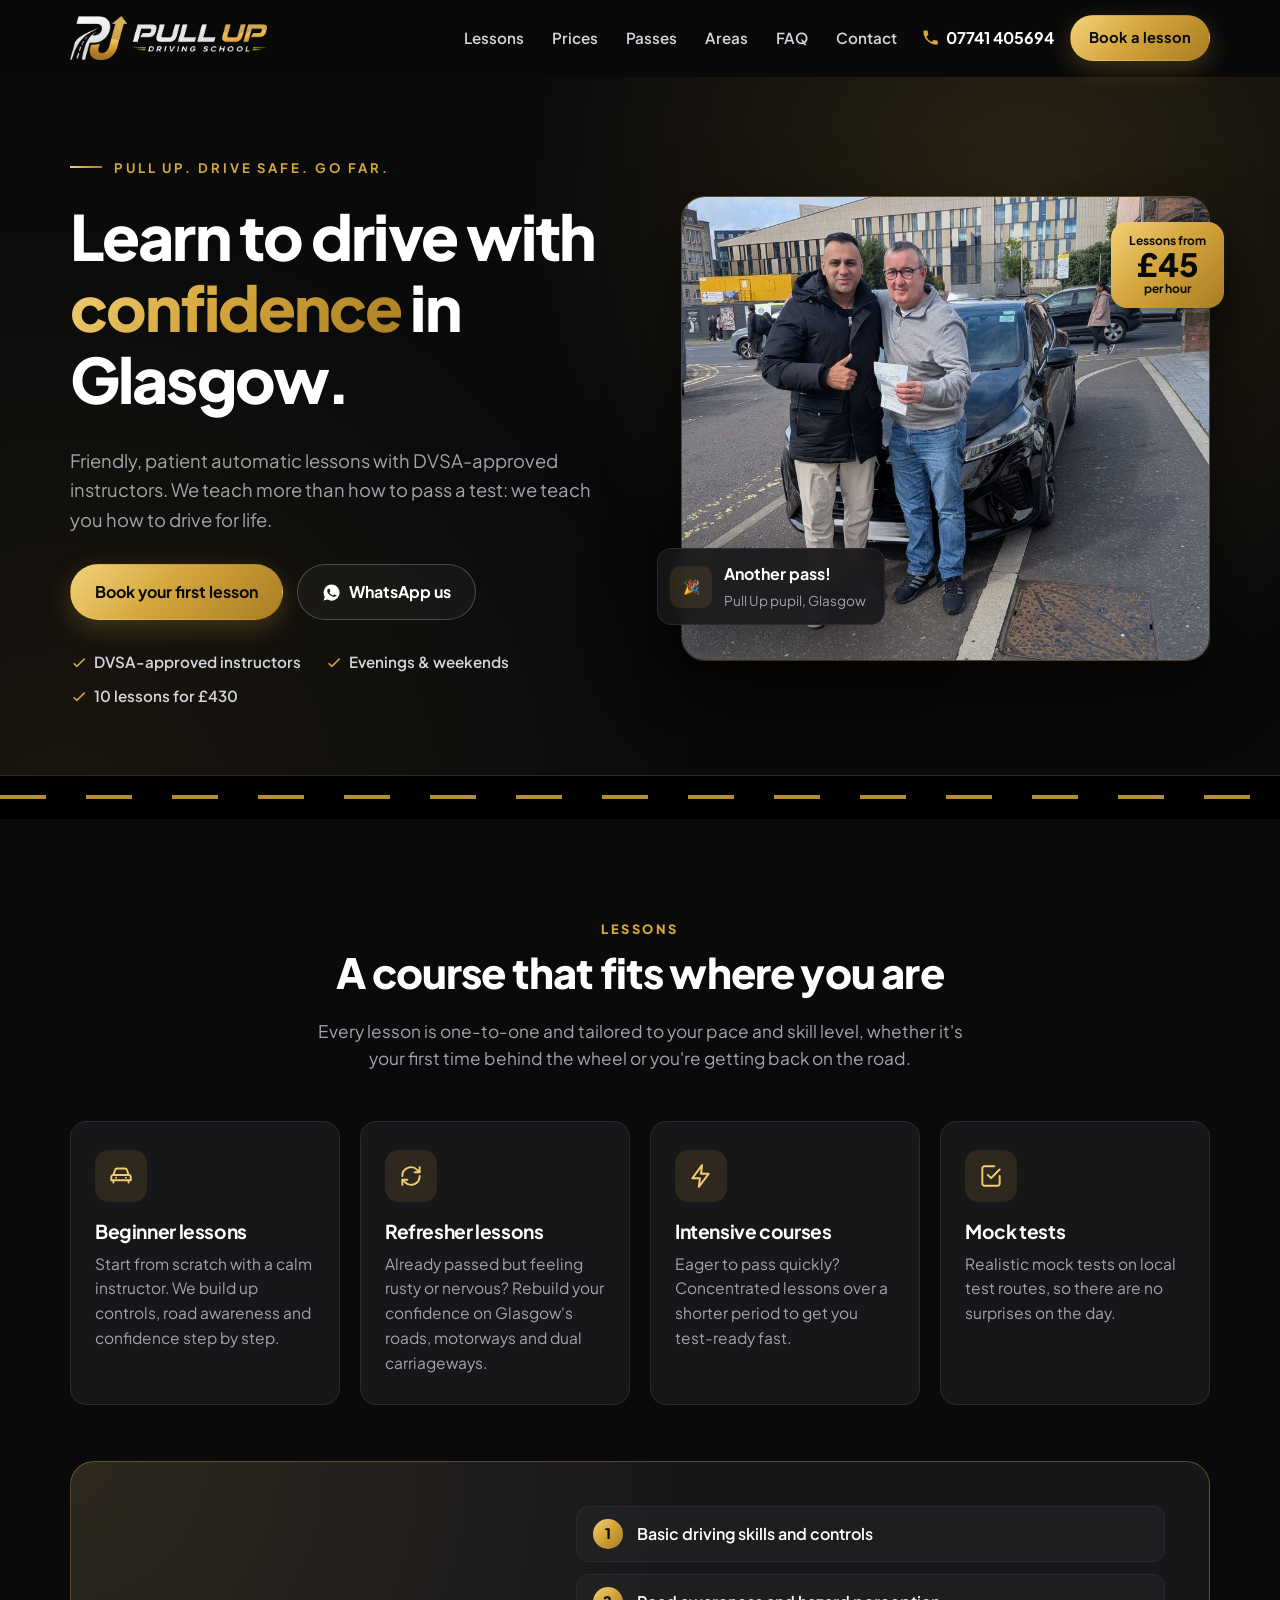
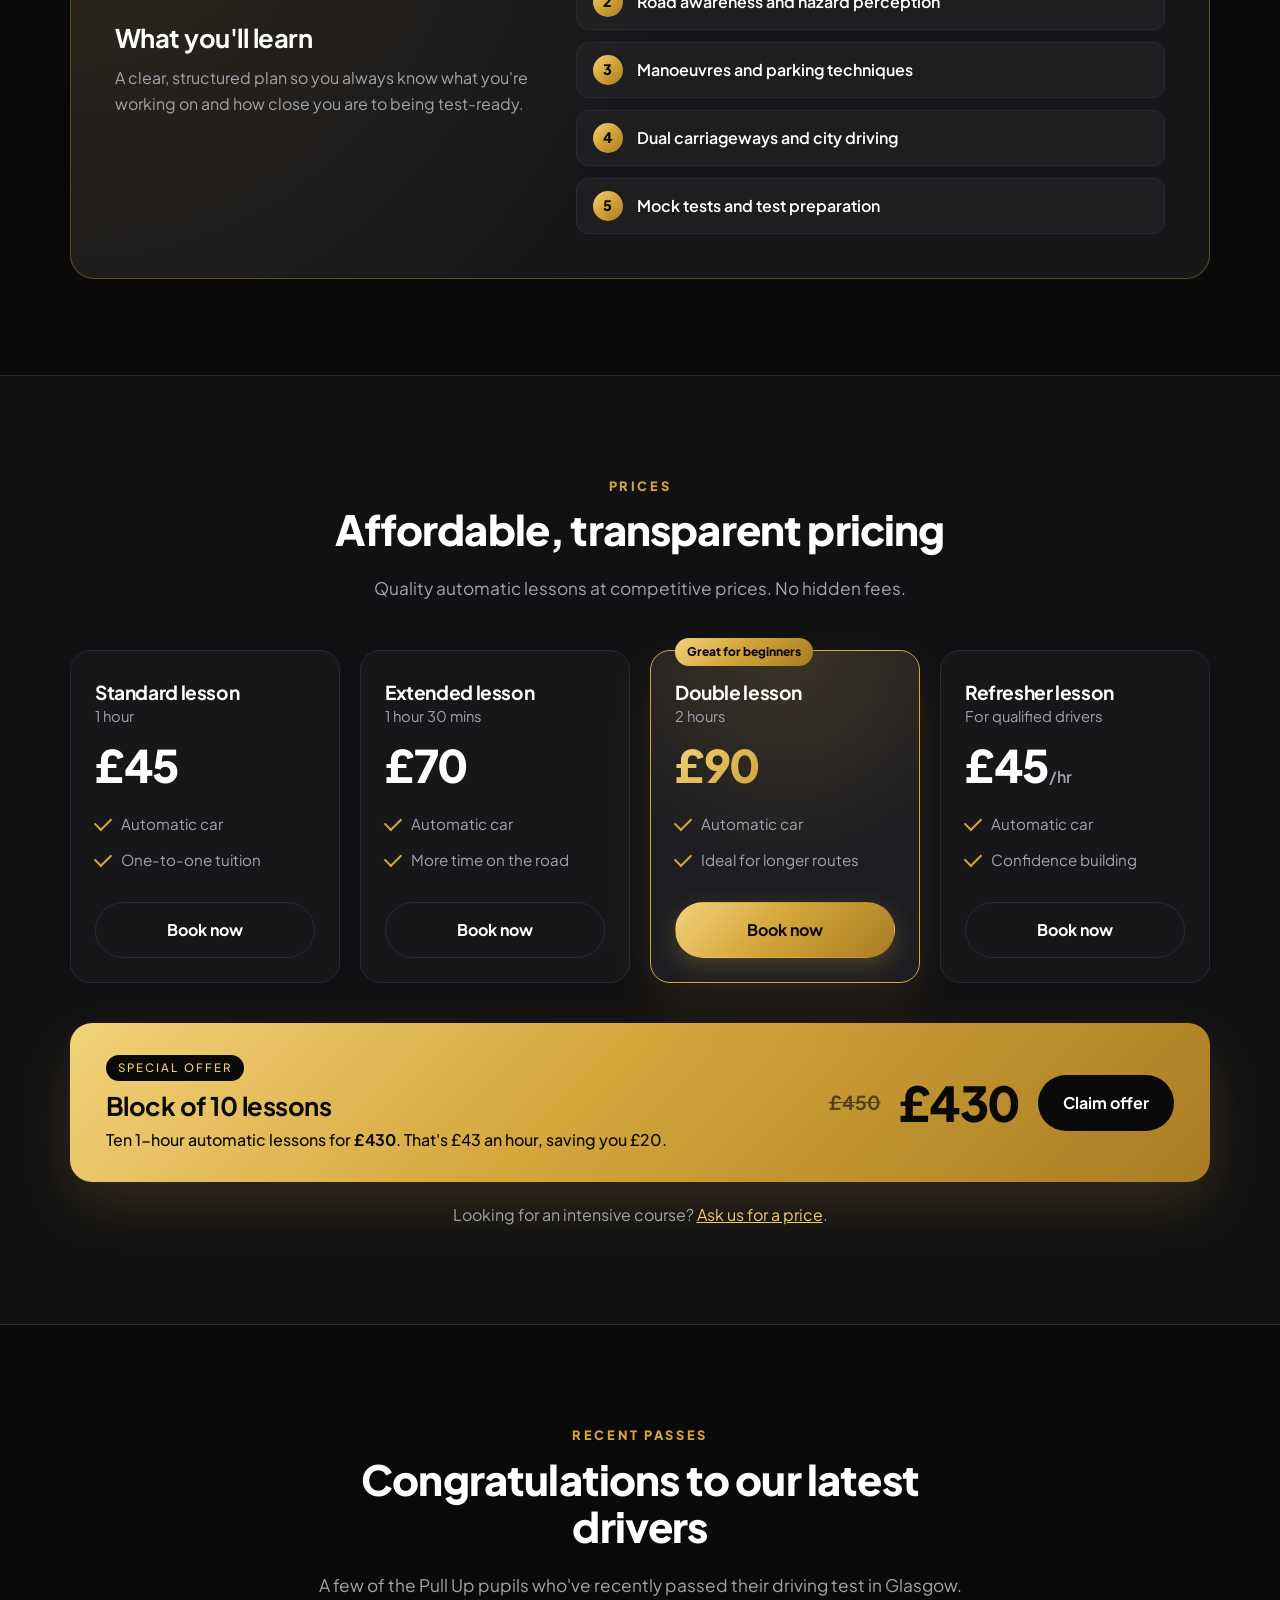
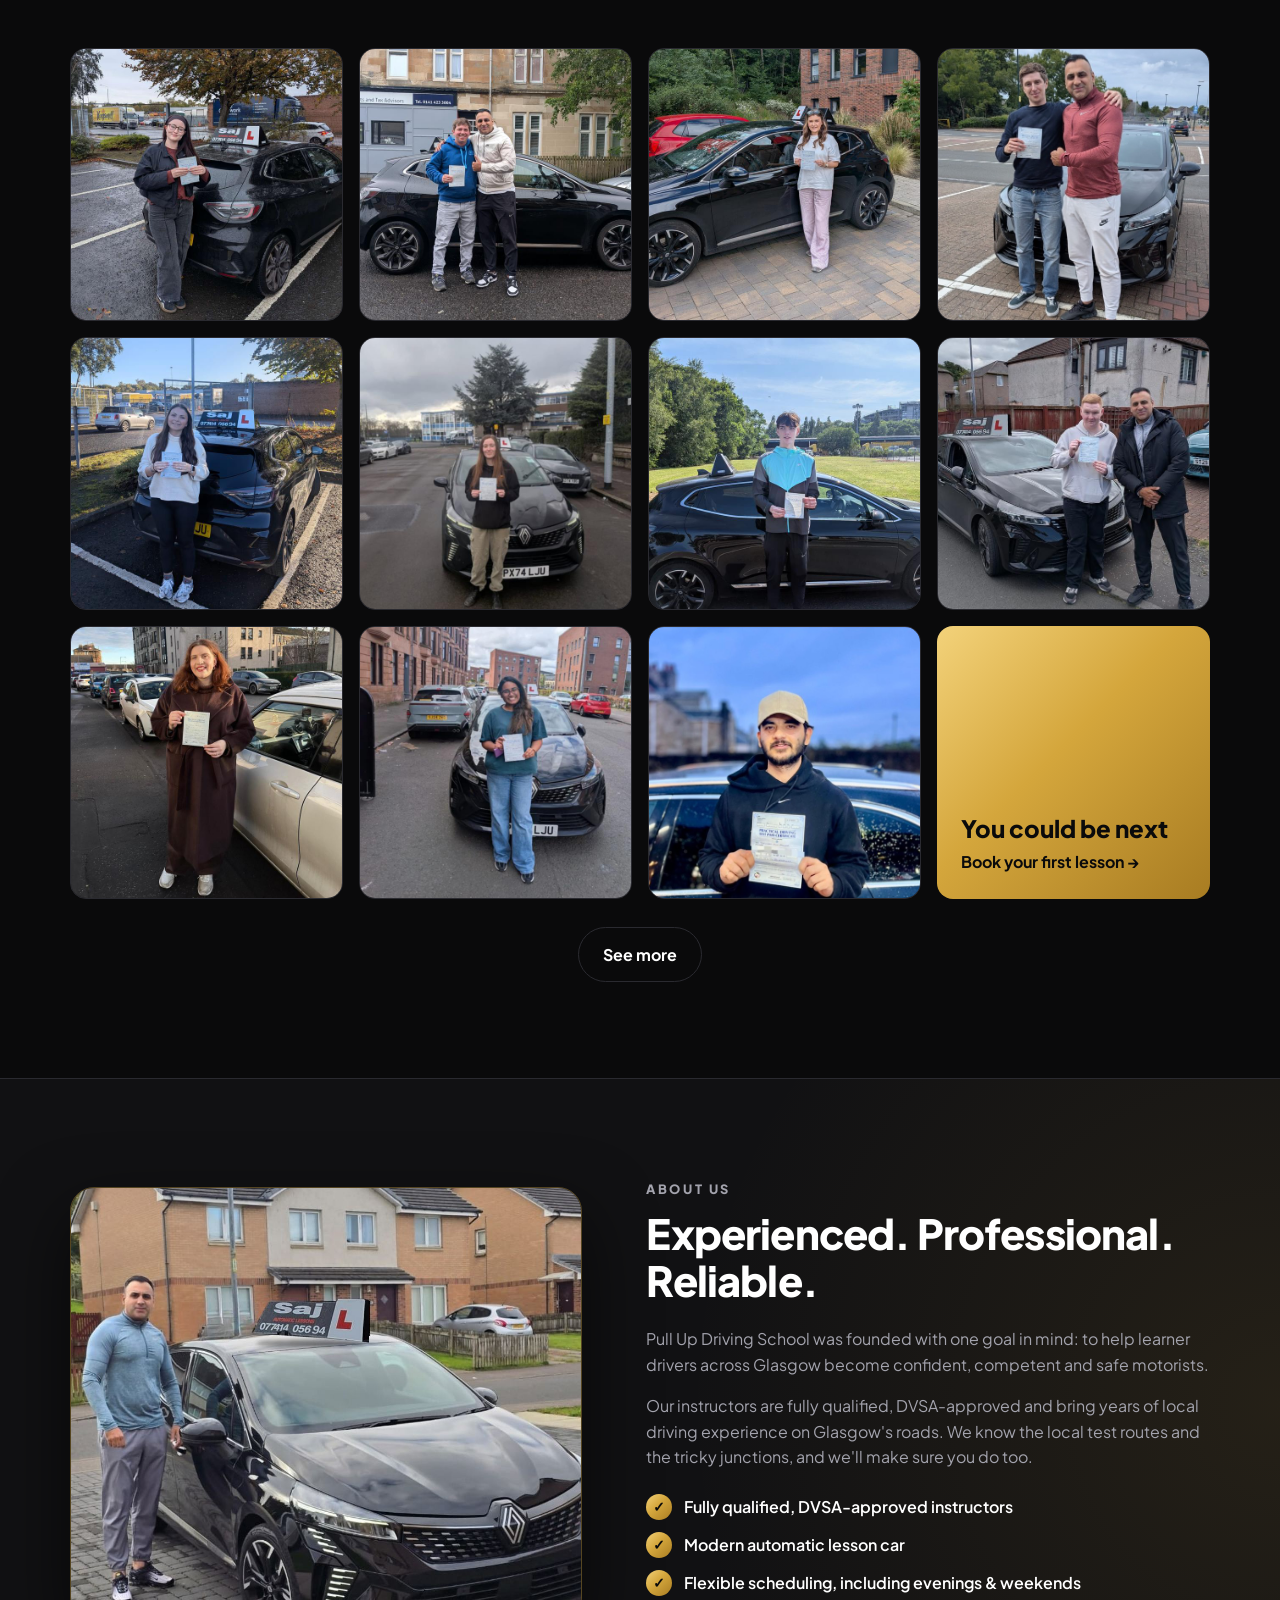
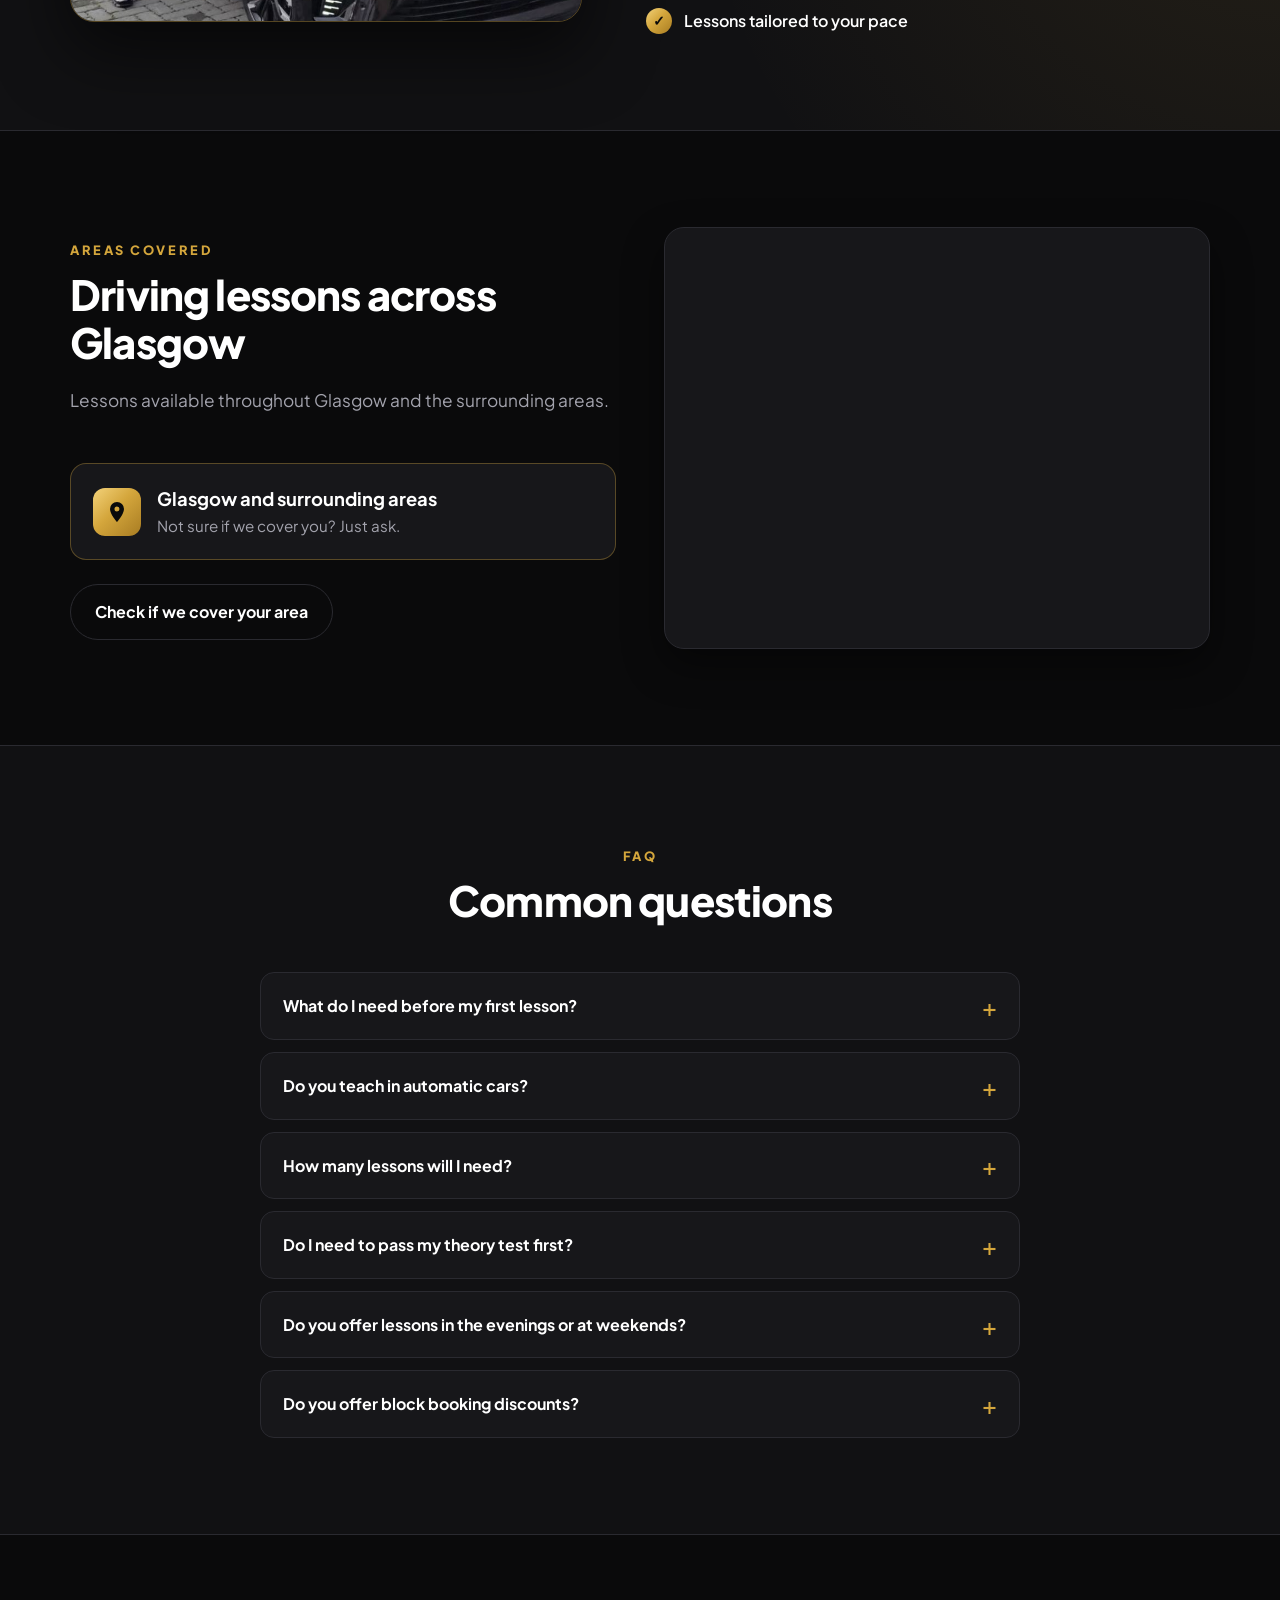
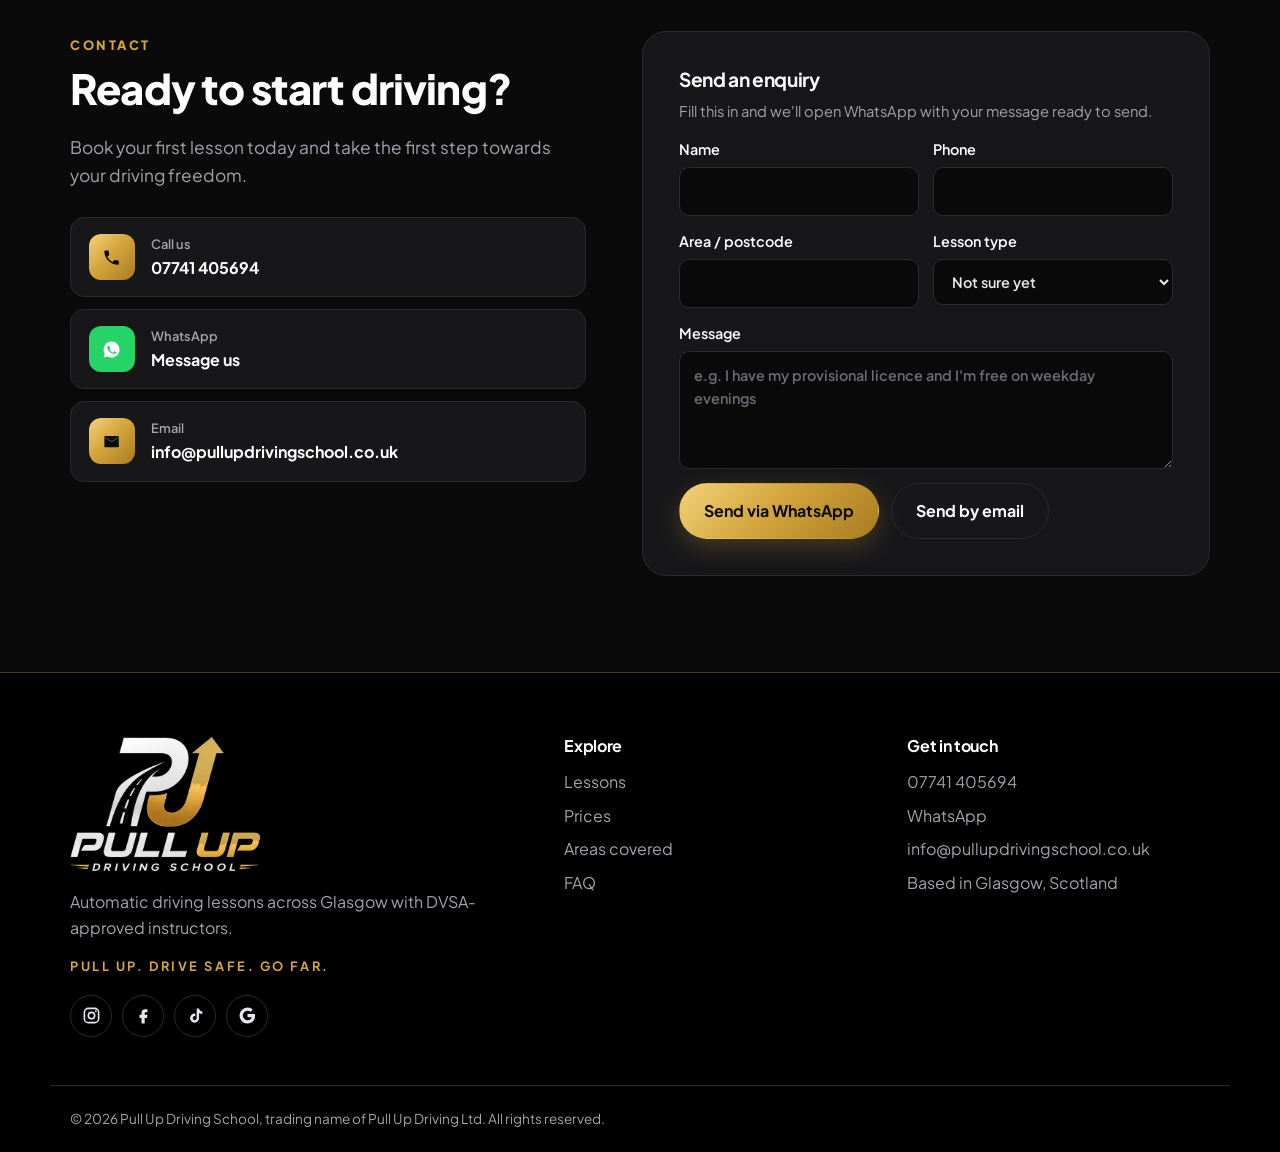
==== commit c761a8c5: "New hero photo, Saj headboard on lesson car photos, simplified areas, Instagram link Co-Authored-By:" ====
--- a/index.html
+++ b/index.html
@@ -90,7 +90,7 @@
           </ul>
         </div>
         <div class="hero-media">
-          <img src="images/hero.jpg" alt="A pupil holding their driving test pass certificate next to their Pull Up instructor" width="940" height="788" fetchpriority="high">
+          <img src="images/hero.jpg" alt="A Pull Up instructor with a pupil who has just passed their driving test" width="940" height="788" fetchpriority="high">
           <div class="hero-badge">
             <span class="hero-badge-icon">🎉</span>
             <div><strong>Another pass!</strong><span>Pull Up pupil, Glasgow</span></div>
@@ -230,7 +230,7 @@
         <div class="pass-grid" id="pass-grid">
           <figure><img src="images/pass-8.jpg" alt="Pupil with pass certificate beside the Pull Up car" loading="lazy" width="640" height="640"></figure>
           <figure><img src="images/pass-9.jpg" alt="Pupil and instructor with pass certificate" loading="lazy" width="640" height="640"></figure>
-          <figure><img src="images/pass-10.jpg" alt="Pupil holding pass certificate after passing at Shieldhall" loading="lazy" width="640" height="640"></figure>
+          <figure><img src="images/pass-10.jpg" alt="Pupil holding pass certificate beside the lesson car" loading="lazy" width="640" height="640"></figure>
           <figure><img src="images/pass-1.jpg" alt="Pupil with pass certificate and instructor" loading="lazy" width="700" height="587"></figure>
           <figure><img src="images/pass-11.jpg" alt="Pupil with pass certificate beside the Pull Up car" loading="lazy" width="640" height="640"></figure>
           <figure><img src="images/pass-12.jpg" alt="Pupil holding pass certificate in front of the lesson car" loading="lazy" width="640" height="640"></figure>
@@ -288,20 +288,16 @@
           <div class="section-head left">
             <p class="kicker">Areas covered</p>
             <h2>Driving lessons across Glasgow</h2>
-            <p class="section-sub">We cover the city centre and surrounding areas, and we're close to Anniesland, Shieldhall and Baillieston driving test centres.</p>
-          </div>
-          <ul class="area-list">
-            <li><strong>City Centre</strong></li>
-            <li><strong>Anniesland &amp; West End</strong><span>Anniesland Test Centre</span></li>
-            <li><strong>Partick, Hyndland &amp; Hillhead</strong></li>
-            <li><strong>Clydebank &amp; Knightswood</strong><span>Drumry, Duntocher</span></li>
-            <li><strong>Bishopbriggs &amp; Springburn</strong></li>
-            <li><strong>Shawlands, Pollokshields &amp; Southside</strong></li>
-            <li><strong>Govan &amp; Ibrox</strong><span>Shieldhall Test Centre</span></li>
-            <li><strong>Dennistoun, Bridgeton &amp; East End</strong><span>Baillieston Test Centre</span></li>
-            <li><strong>Rutherglen, Cambuslang &amp; Mount Vernon</strong></li>
-          </ul>
-          <p class="area-note">Not sure if we cover your area? <a href="#contact">Get in touch</a>. We're always expanding.</p>
+            <p class="section-sub">Lessons available throughout Glasgow and the surrounding areas.</p>
+          </div>
+          <div class="area-card">
+            <span class="area-icon"><svg viewBox="0 0 24 24" aria-hidden="true"><path d="M12 2a7 7 0 0 0-7 7c0 5.2 7 13 7 13s7-7.8 7-13a7 7 0 0 0-7-7Zm0 9.5A2.5 2.5 0 1 1 12 6.5a2.5 2.5 0 0 1 0 5Z"/></svg></span>
+            <div>
+              <strong>Glasgow and surrounding areas</strong>
+              <span>Not sure if we cover you? Just ask.</span>
+            </div>
+          </div>
+          <a href="https://wa.me/447741405694?text=Hi%2C%20do%20you%20cover%20my%20area%20for%20driving%20lessons%3F" class="btn btn-outline" target="_blank" rel="noopener">Check if we cover your area</a>
         </div>
         <div class="map">
           <iframe title="Map of Glasgow" src="https://maps.google.com/maps?q=Glasgow&amp;z=11&amp;output=embed" loading="lazy" referrerpolicy="no-referrer-when-downgrade"></iframe>
@@ -406,9 +402,9 @@
         <img class="footer-logo" src="images/logo-stacked.png" alt="Pull Up Driving School" width="520" height="368">
         <p>Automatic driving lessons across Glasgow with DVSA-approved instructors.</p>
         <p class="footer-tagline">Pull Up. Drive safe. Go far.</p>
-        <!-- TODO: placeholder links. Replace each href="#" with his real profile URLs. -->
+        <!-- TODO: Facebook, TikTok and Google are placeholders. Replace each href="#" with his real profile URLs. -->
         <div class="socials">
-          <a href="#" aria-label="Pull Up Driving School on Instagram">
+          <a href="https://www.instagram.com/pullupdrivingschool/" target="_blank" rel="noopener" aria-label="Pull Up Driving School on Instagram">
             <svg class="icon-stroke" viewBox="0 0 24 24" aria-hidden="true"><rect x="3" y="3" width="18" height="18" rx="5"/><circle cx="12" cy="12" r="4"/><circle cx="17.5" cy="6.5" r="1.2" class="dot"/></svg>
           </a>
           <a href="#" aria-label="Pull Up Driving School on Facebook">
--- a/styles.css
+++ b/styles.css
@@ -131,7 +131,7 @@
 .hero-badge-icon { width: 42px; height: 42px; display: grid; place-items: center; background: var(--gold-tint); border-radius: 10px; font-size: 1.3rem; }
 .hero-badge strong { display: block; color: var(--white); }
 .hero-badge span { font-size: .85rem; color: var(--muted); }
-.hero-price { position: absolute; left: -14px; top: 26px; background: var(--gold-grad); color: var(--bg); border-radius: 16px; padding: 12px 18px; text-align: center; box-shadow: var(--shadow-lg); line-height: 1.1; }
+.hero-price { position: absolute; right: -14px; top: 26px; background: var(--gold-grad); color: var(--bg); border-radius: 16px; padding: 12px 18px; text-align: center; box-shadow: var(--shadow-lg); line-height: 1.1; }
 .hero-price span { display: block; font-size: .75rem; font-weight: 700; }
 .hero-price strong { display: block; font-size: 2rem; font-weight: 800; }
 
@@ -209,15 +209,14 @@
 .checklist li::before { content: "✓"; width: 26px; height: 26px; flex-shrink: 0; border-radius: 50%; background: var(--gold-grad); color: var(--bg); display: grid; place-items: center; font-weight: 800; font-size: .85rem; }
 
 /* Areas */
-.areas { display: grid; grid-template-columns: 1.1fr 1fr; gap: 48px; align-items: start; }
-.area-list { list-style: none; padding: 0; margin: 0; display: grid; grid-template-columns: 1fr 1fr; gap: 10px; }
-.area-list li { background: var(--surface); border: 1px solid var(--border); border-radius: 12px; padding: 12px 14px; font-size: .95rem; }
-.area-list strong { display: block; color: var(--white); font-weight: 700; }
-.area-list span { display: inline-block; margin-top: 4px; font-size: .8rem; color: var(--gold); font-weight: 700; }
-.area-note { margin-top: 18px; color: var(--muted); }
+.areas { display: grid; grid-template-columns: 1fr 1fr; gap: 48px; align-items: center; }
+.area-card { display: flex; align-items: center; gap: 16px; background: var(--surface); border: 1px solid var(--gold-line); border-radius: 16px; padding: 20px 22px; margin-bottom: 24px; }
+.area-card strong { display: block; color: var(--white); font-size: 1.15rem; }
+.area-card div > span { color: var(--muted); font-size: .95rem; }
+.area-icon { width: 48px; height: 48px; flex-shrink: 0; border-radius: 12px; background: var(--gold-grad); color: var(--bg); display: grid; place-items: center; }
+.area-icon svg { width: 24px; height: 24px; }
 .map { border-radius: 20px; overflow: hidden; border: 1px solid var(--border); box-shadow: var(--shadow); height: 100%; min-height: 420px; position: sticky; top: 100px; background: var(--surface); }
-/* Darken the standard Google map to match the site */
-.map iframe { border: 0; width: 100%; height: 100%; min-height: 420px; display: block; filter: grayscale(1) invert(.92) contrast(.85) brightness(.95); }
+.map iframe { border: 0; width: 100%; height: 100%; min-height: 420px; display: block; }
 
 /* FAQ */
 .faq { display: grid; gap: 12px; }
@@ -302,7 +301,7 @@
   .hero-inner, .about, .areas, .contact, .learn { grid-template-columns: 1fr; }
   .hero-media { max-width: 560px; }
   .hero-badge { left: 12px; bottom: 16px; }
-  .hero-price { left: 12px; top: 12px; }
+  .hero-price { right: 12px; top: 12px; }
   .about { gap: 40px; }
   .map { position: static; min-height: 320px; }
   .map iframe { min-height: 320px; }
@@ -316,7 +315,7 @@
   .section { padding: 72px 0; }
   .logo img { height: 38px; }
   .header-actions .btn { display: none; }
-  .lesson-grid, .price-grid, .area-list, .field-row { grid-template-columns: 1fr; }
+  .lesson-grid, .price-grid, .field-row { grid-template-columns: 1fr; }
   .learn { padding: 28px 22px; }
   .promo { flex-direction: column; align-items: flex-start; padding: 26px 22px; }
   .promo-price { flex-wrap: wrap; }
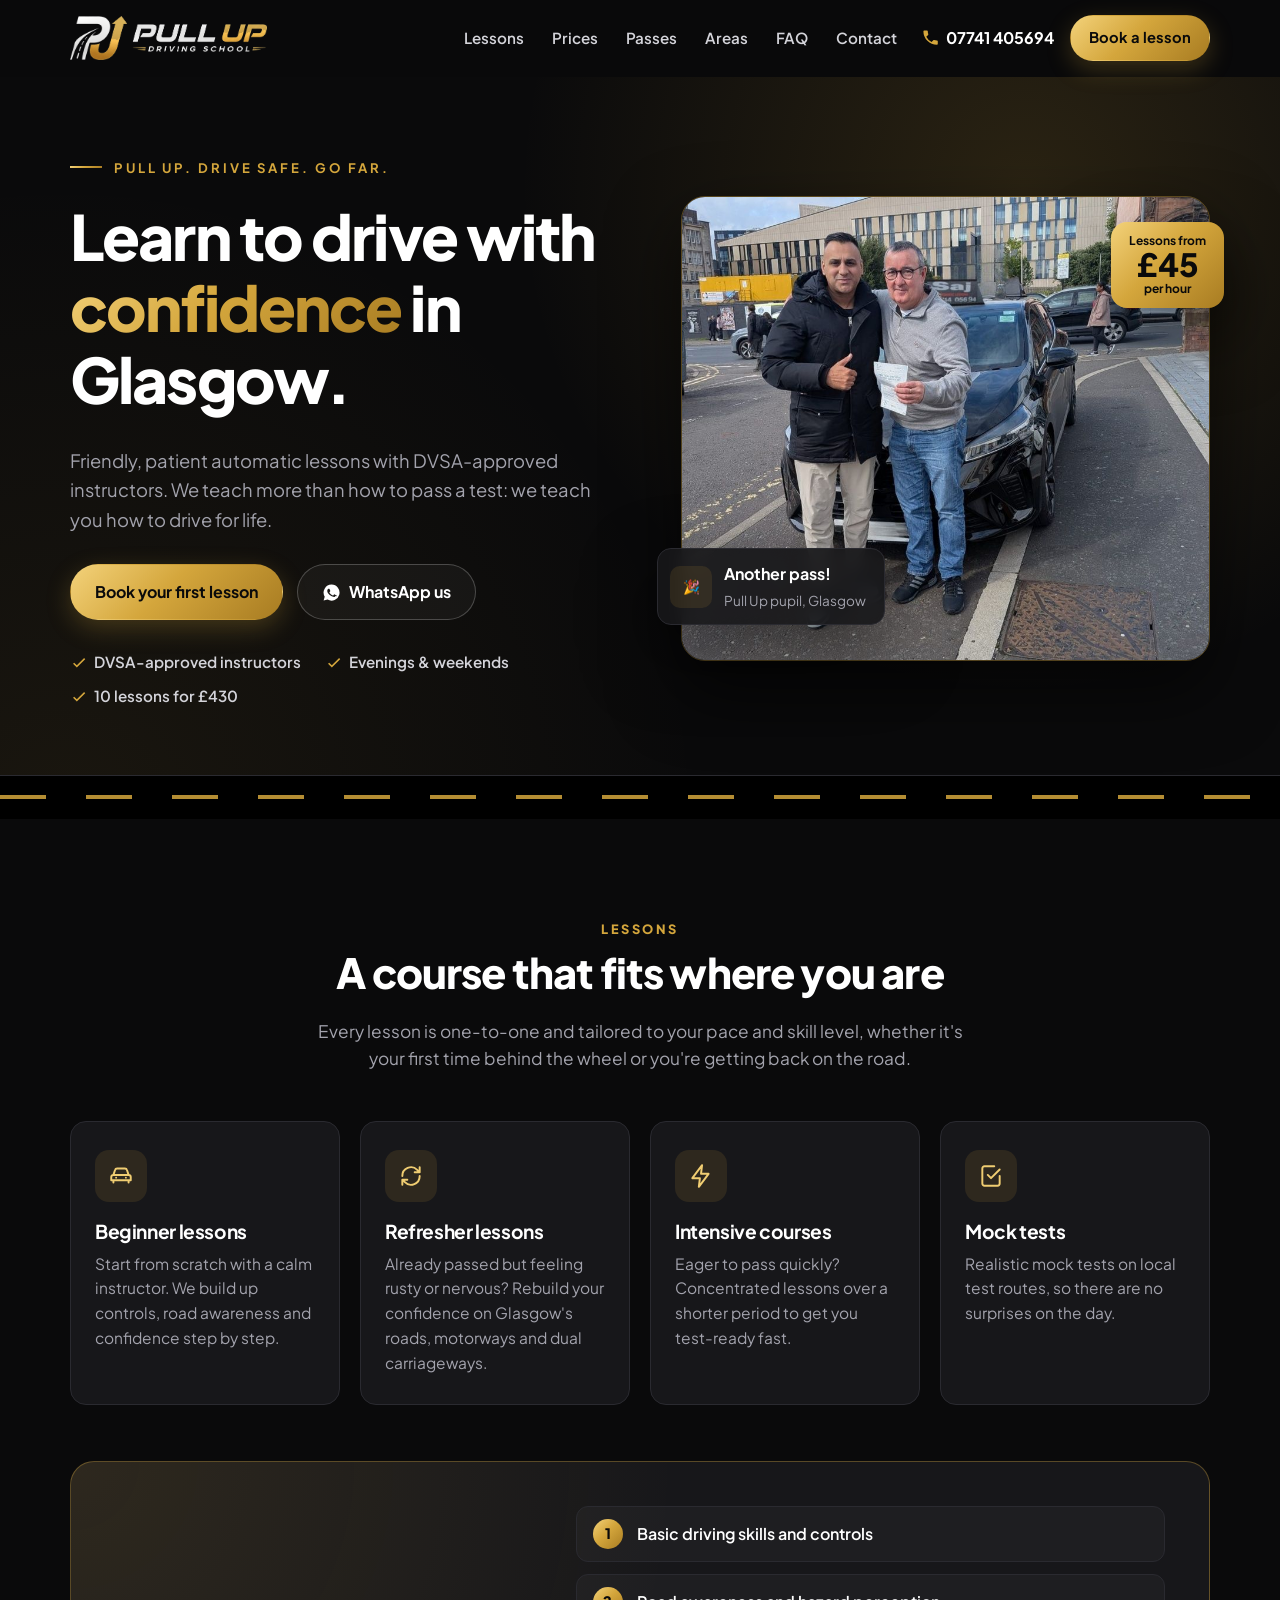
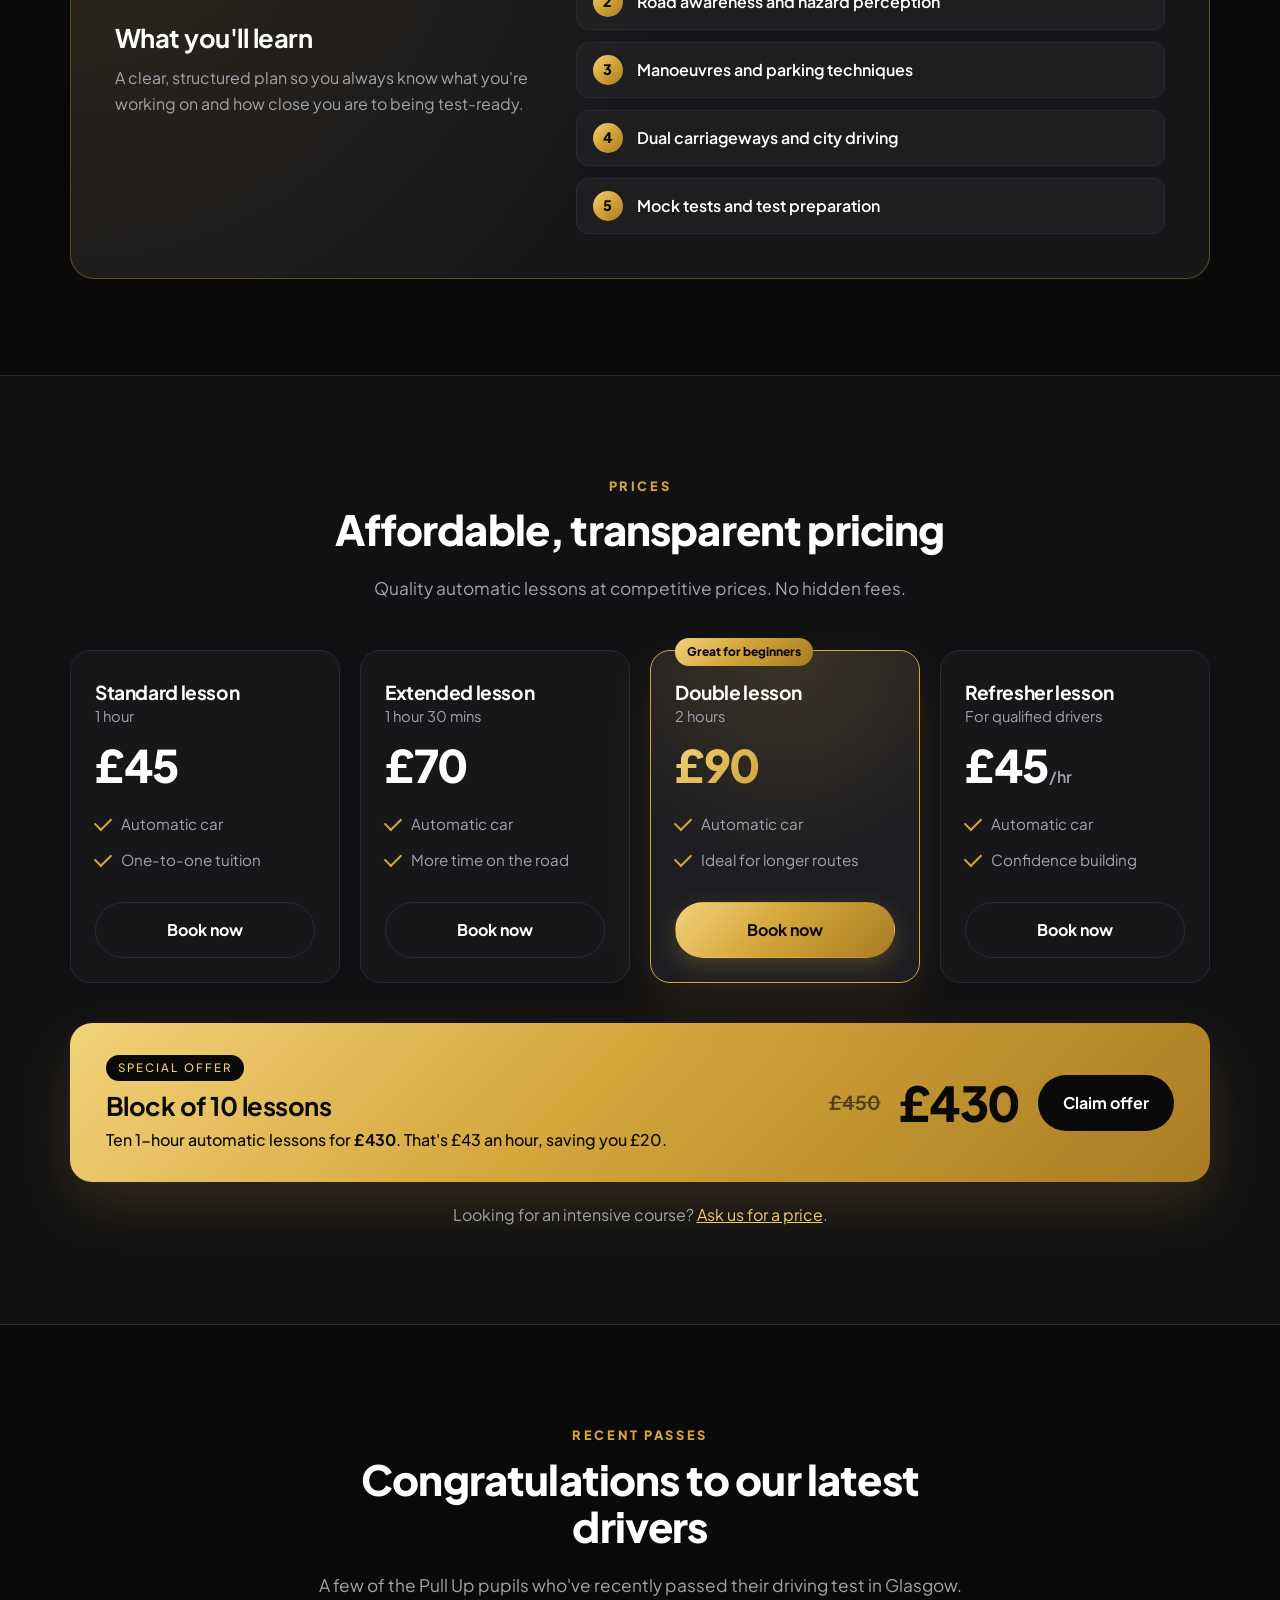
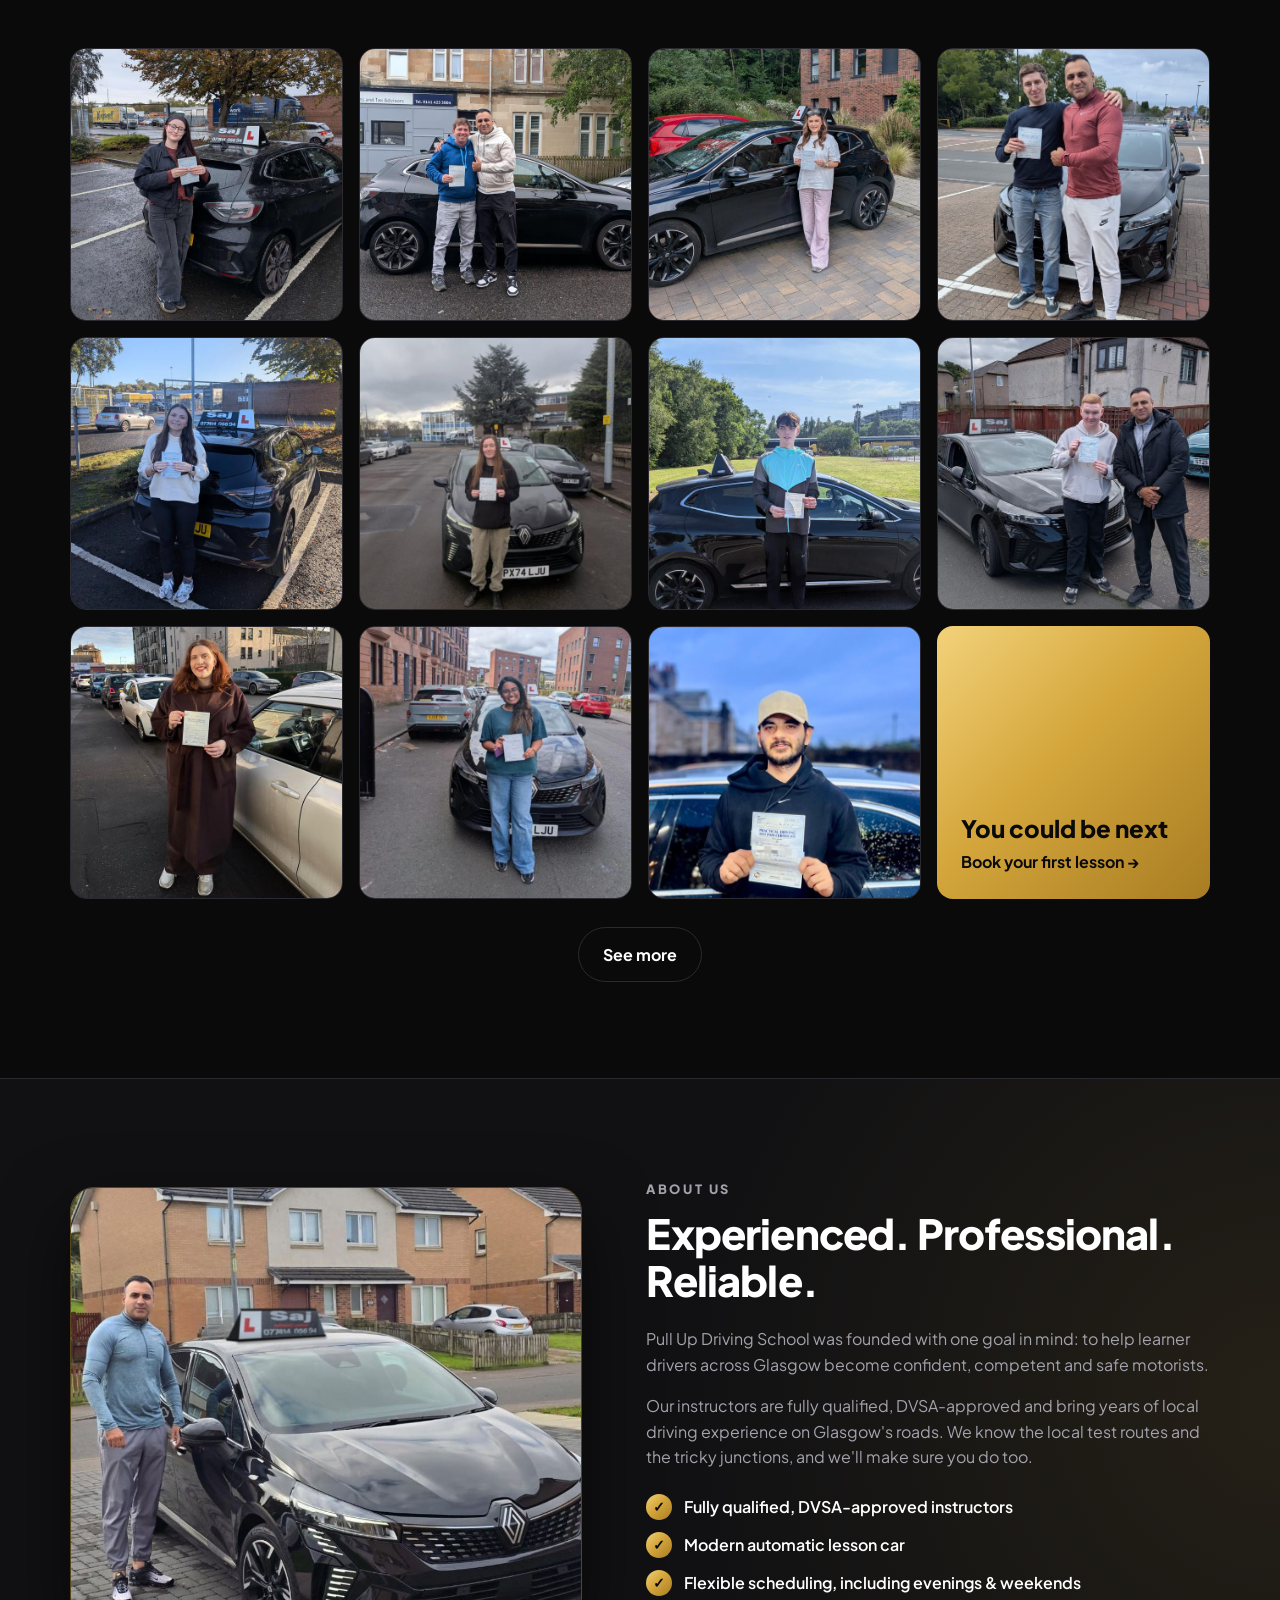
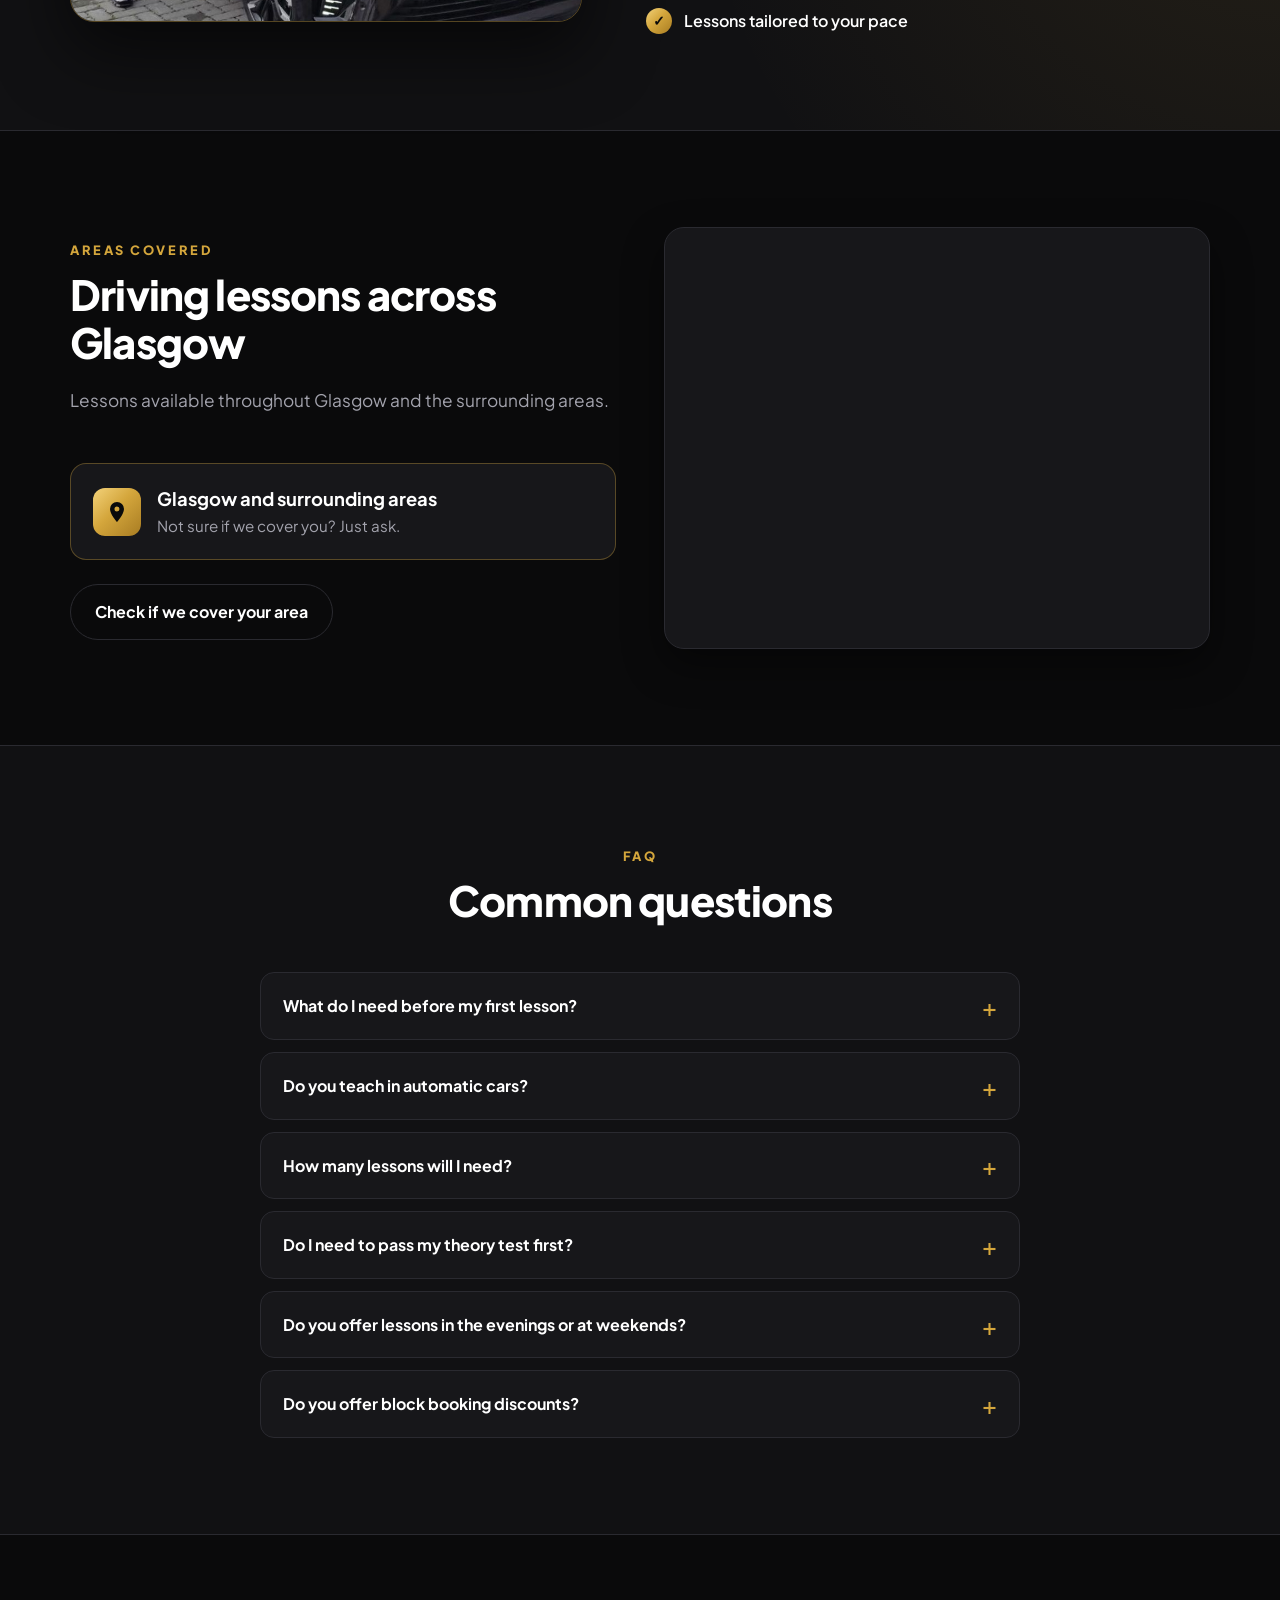
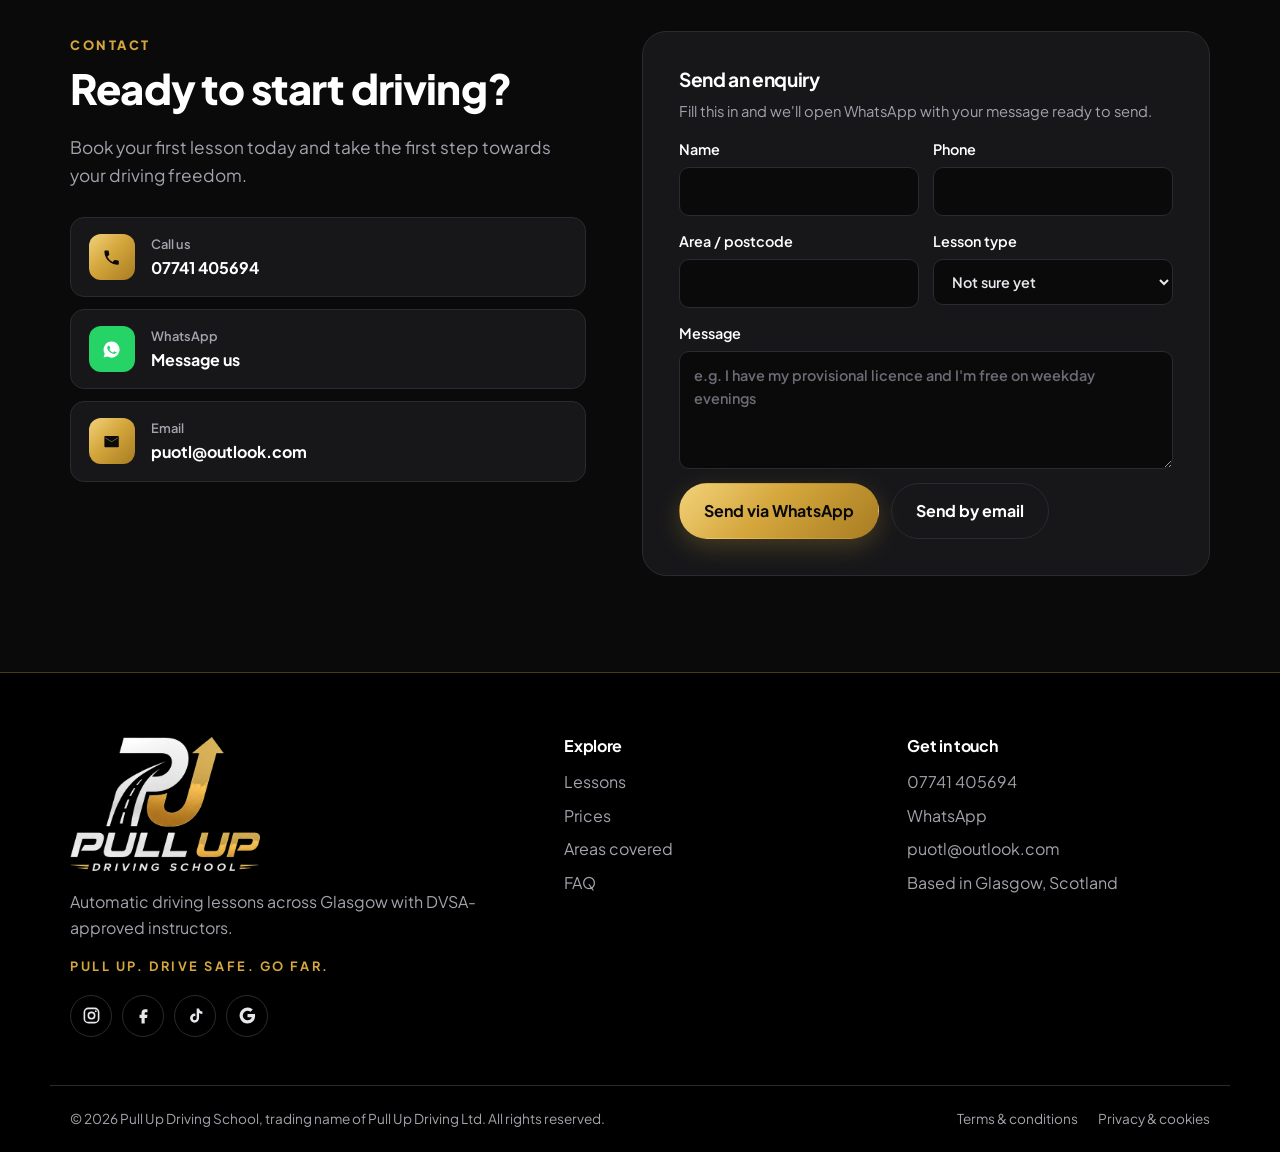
==== commit a2c01305: "Prepare the site to go live on Cloudflare Pages - Allow indexing; point canonical, og:image and JSON" ====
--- a/index.html
+++ b/index.html
@@ -5,13 +5,13 @@
   <meta name="viewport" content="width=device-width, initial-scale=1">
   <title>Driving Lessons Glasgow | Pull Up Driving School</title>
   <meta name="description" content="Automatic driving lessons across Glasgow with DVSA-approved instructors. Beginner, refresher and intensive courses. Evenings and weekends available.">
-  <!-- Demo build: stop search engines indexing this copy. Remove when it goes live on the real domain. -->
-  <meta name="robots" content="noindex, nofollow">
+  <link rel="canonical" href="https://pullupdrivingschool.co.uk/">
   <meta name="theme-color" content="#0a0a0b">
 
   <meta property="og:title" content="Pull Up Driving School | Driving Lessons in Glasgow">
   <meta property="og:description" content="Automatic driving lessons across Glasgow with DVSA-approved instructors.">
-  <meta property="og:image" content="https://aacb12.github.io/pull-up-driving-school/images/hero.jpg">
+  <meta property="og:url" content="https://pullupdrivingschool.co.uk/">
+  <meta property="og:image" content="https://pullupdrivingschool.co.uk/images/hero.jpg">
   <meta property="og:type" content="website">
 
   <link rel="icon" href="images/favicon.png">
@@ -29,8 +29,8 @@
     "legalName": "Pull Up Driving Ltd",
     "url": "https://pullupdrivingschool.co.uk/",
     "telephone": "+447741405694",
-    "email": "info@pullupdrivingschool.co.uk",
-    "image": "https://aacb12.github.io/pull-up-driving-school/images/hero.jpg",
+    "email": "puotl@outlook.com",
+    "image": "https://pullupdrivingschool.co.uk/images/hero.jpg",
     "areaServed": "Glasgow",
     "address": { "@type": "PostalAddress", "addressLocality": "Glasgow", "addressCountry": "GB" },
     "priceRange": "£45–£90"
@@ -357,9 +357,9 @@
               <span class="cc-icon cc-wa"><svg viewBox="0 0 24 24" aria-hidden="true"><path d="M12 2a10 10 0 0 0-8.6 15.1L2 22l5-1.3A10 10 0 1 0 12 2Zm5.3 14.1c-.2.6-1.3 1.2-1.8 1.3-.5 0-1 .2-3.3-.7a11.4 11.4 0 0 1-4.6-4c-.4-.5-1-1.6-1-3 0-1.3.7-2 1-2.3.2-.3.5-.3.7-.3h.5c.2 0 .4 0 .6.5l.9 2.1c0 .2.1.4 0 .6l-.4.6-.5.5c-.1.2-.3.3-.1.6.2.3.8 1.3 1.7 2.1 1.2 1 2.1 1.3 2.4 1.5.3.1.5.1.7-.1l.9-1.1c.2-.3.4-.2.7-.1l2 1c.3.1.5.2.6.3 0 .2 0 .8-.2 1.4Z"/></svg></span>
               <span><small>WhatsApp</small>Message us</span>
             </a>
-            <a href="mailto:info@pullupdrivingschool.co.uk" class="contact-card">
+            <a href="mailto:puotl@outlook.com" class="contact-card">
               <span class="cc-icon"><svg viewBox="0 0 24 24" aria-hidden="true"><path d="M4 5h16a1 1 0 0 1 1 1v12a1 1 0 0 1-1 1H4a1 1 0 0 1-1-1V6a1 1 0 0 1 1-1Zm0 2v.4l8 5 8-5V7l-8 5-8-5Z"/></svg></span>
-              <span><small>Email</small>info@pullupdrivingschool.co.uk</span>
+              <span><small>Email</small>puotl@outlook.com</span>
             </a>
           </div>
         </div>
@@ -429,12 +429,16 @@
         <h4>Get in touch</h4>
         <a href="tel:+447741405694">07741 405694</a>
         <a href="https://wa.me/447741405694" target="_blank" rel="noopener">WhatsApp</a>
-        <a href="mailto:info@pullupdrivingschool.co.uk">info@pullupdrivingschool.co.uk</a>
+        <a href="mailto:puotl@outlook.com">puotl@outlook.com</a>
         <span>Based in Glasgow, Scotland</span>
       </div>
     </div>
     <div class="container footer-legal">
       <p>© <span id="year">2026</span> Pull Up Driving School, trading name of Pull Up Driving Ltd. All rights reserved.</p>
+      <nav class="footer-legal-links" aria-label="Legal">
+        <a href="terms/">Terms &amp; conditions</a>
+        <a href="privacy/">Privacy &amp; cookies</a>
+      </nav>
     </div>
   </footer>
 
--- a/styles.css
+++ b/styles.css
@@ -266,6 +266,23 @@
 .icon-stroke .dot { fill: currentColor; stroke: none; }
 .footer-legal { border-top: 1px solid var(--border); margin-top: 48px; padding: 22px 20px; font-size: .85rem; }
 .footer-legal p { margin: 0; }
+.footer-legal { display: flex; flex-wrap: wrap; justify-content: space-between; gap: 8px 24px; }
+.footer-legal-links { display: flex; flex-wrap: wrap; gap: 8px 20px; }
+.site-footer .footer-legal-links a { display: inline; margin: 0; }
+
+/* Legal pages and 404 */
+.legal-page .header-actions { margin-left: auto; }
+.legal { padding: 64px 0 96px; }
+.legal h1 { font-size: clamp(2rem, 4vw, 2.8rem); font-weight: 800; }
+.legal h2 { font-size: 1.25rem; font-weight: 700; margin-top: 2em; }
+.legal ul { padding-left: 1.25em; margin: 0 0 1em; }
+.legal li { margin-bottom: .35em; }
+.legal li::marker { color: var(--gold); }
+.legal-back { margin-bottom: 1.5em; font-size: .92rem; }
+.legal-back a { text-decoration: none; }
+.legal-updated { color: var(--muted); font-size: .92rem; }
+.site-footer-compact { padding-top: 0; }
+.site-footer-compact .footer-legal { margin-top: 0; border-top: 0; }
 
 .mobile-bar { display: none; }
 
